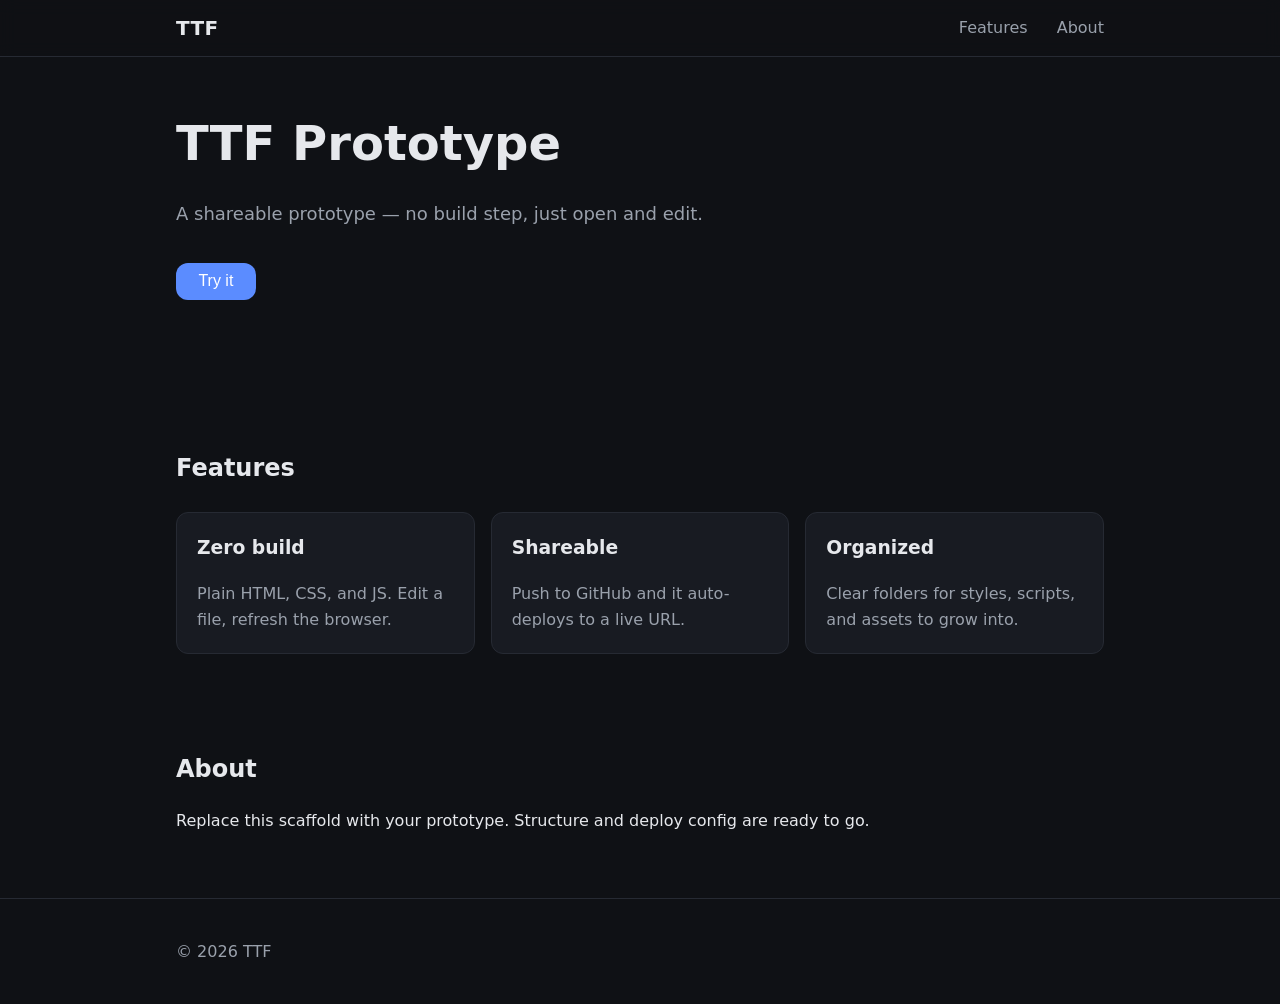
==== index.html @ c52dd7a2 "Scaffold shareable static prototype Plain HTML/CSS/JS with no build step. Includes design-token styl" ====
<!DOCTYPE html>
<html lang="en">
<head>
  <meta charset="UTF-8" />
  <meta name="viewport" content="width=device-width, initial-scale=1.0" />
  <meta name="description" content="TTF — prototype" />
  <title>TTF Prototype</title>
  <link rel="icon" href="assets/favicon.svg" type="image/svg+xml" />
  <link rel="stylesheet" href="css/styles.css" />
</head>
<body>
  <header class="site-header">
    <div class="container">
      <a class="brand" href="/">TTF</a>
      <nav class="nav">
        <a href="#features">Features</a>
        <a href="#about">About</a>
      </nav>
    </div>
  </header>

  <main>
    <section class="hero container">
      <h1>TTF Prototype</h1>
      <p class="lede">A shareable prototype — no build step, just open and edit.</p>
      <button id="cta" class="btn">Try it</button>
      <p id="output" class="output" aria-live="polite"></p>
    </section>

    <section id="features" class="container">
      <h2>Features</h2>
      <div class="cards">
        <article class="card">
          <h3>Zero build</h3>
          <p>Plain HTML, CSS, and JS. Edit a file, refresh the browser.</p>
        </article>
        <article class="card">
          <h3>Shareable</h3>
          <p>Push to GitHub and it auto-deploys to a live URL.</p>
        </article>
        <article class="card">
          <h3>Organized</h3>
          <p>Clear folders for styles, scripts, and assets to grow into.</p>
        </article>
      </div>
    </section>

    <section id="about" class="container">
      <h2>About</h2>
      <p>Replace this scaffold with your prototype. Structure and deploy config are ready to go.</p>
    </section>
  </main>

  <footer class="site-footer">
    <div class="container">
      <p>&copy; <span id="year"></span> TTF</p>
    </div>
  </footer>

  <script src="js/main.js" type="module"></script>
</body>
</html>
---- css/styles.css ----
/* TTF Prototype — base styles
   Design tokens live in :root so you can re-theme quickly. */

:root {
  --color-bg: #0f1115;
  --color-surface: #181b22;
  --color-text: #e6e8ec;
  --color-muted: #9aa1ac;
  --color-accent: #5b8cff;
  --color-border: #262a33;

  --space: 1rem;
  --radius: 12px;
  --max-width: 960px;

  --font: system-ui, -apple-system, "Segoe UI", Roboto, sans-serif;
}

* { box-sizing: border-box; }

html { scroll-behavior: smooth; }

body {
  margin: 0;
  font-family: var(--font);
  line-height: 1.6;
  color: var(--color-text);
  background: var(--color-bg);
}

.container {
  width: 100%;
  max-width: var(--max-width);
  margin-inline: auto;
  padding-inline: var(--space);
}

/* Header */
.site-header {
  border-bottom: 1px solid var(--color-border);
  position: sticky;
  top: 0;
  background: rgba(15, 17, 21, 0.8);
  backdrop-filter: blur(8px);
}
.site-header .container {
  display: flex;
  align-items: center;
  justify-content: space-between;
  padding-block: 0.75rem;
}
.brand {
  font-weight: 700;
  font-size: 1.25rem;
  letter-spacing: 0.02em;
  color: var(--color-text);
  text-decoration: none;
}
.nav a {
  color: var(--color-muted);
  text-decoration: none;
  margin-left: 1.5rem;
}
.nav a:hover { color: var(--color-text); }

/* Sections */
main section { padding-block: 3rem; }
h1 { font-size: clamp(2rem, 5vw, 3rem); margin: 0 0 0.5rem; }
h2 { font-size: 1.5rem; margin-top: 0; }
.lede { color: var(--color-muted); font-size: 1.125rem; }

/* Button */
.btn {
  display: inline-block;
  margin-top: 1rem;
  padding: 0.6rem 1.4rem;
  font-size: 1rem;
  color: #fff;
  background: var(--color-accent);
  border: none;
  border-radius: var(--radius);
  cursor: pointer;
  transition: filter 0.15s ease;
}
.btn:hover { filter: brightness(1.1); }
.output { color: var(--color-accent); min-height: 1.6em; margin-top: 0.75rem; }

/* Cards */
.cards {
  display: grid;
  grid-template-columns: repeat(auto-fit, minmax(220px, 1fr));
  gap: var(--space);
  margin-top: 1.5rem;
}
.card {
  background: var(--color-surface);
  border: 1px solid var(--color-border);
  border-radius: var(--radius);
  padding: 1.25rem;
}
.card h3 { margin-top: 0; }
.card p { color: var(--color-muted); margin-bottom: 0; }

/* Footer */
.site-footer {
  border-top: 1px solid var(--color-border);
  color: var(--color-muted);
  padding-block: 1.5rem;
}
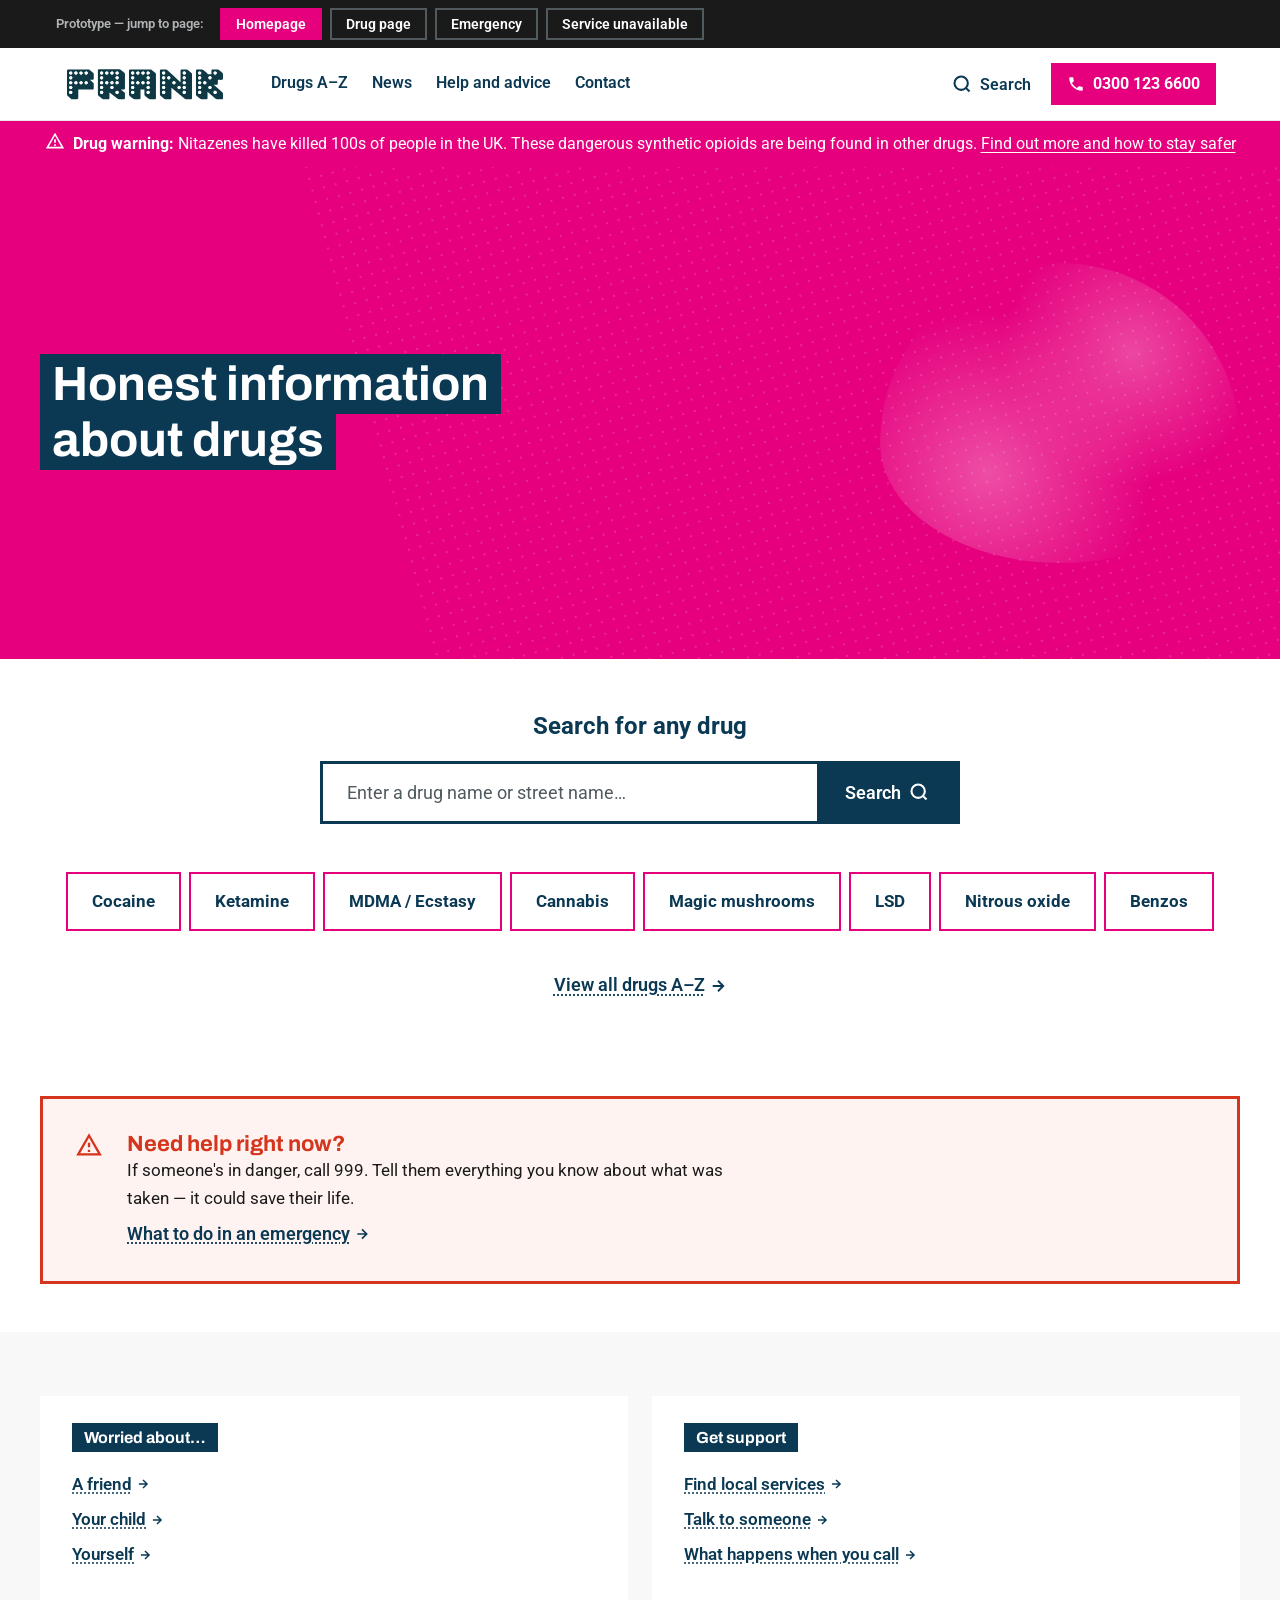
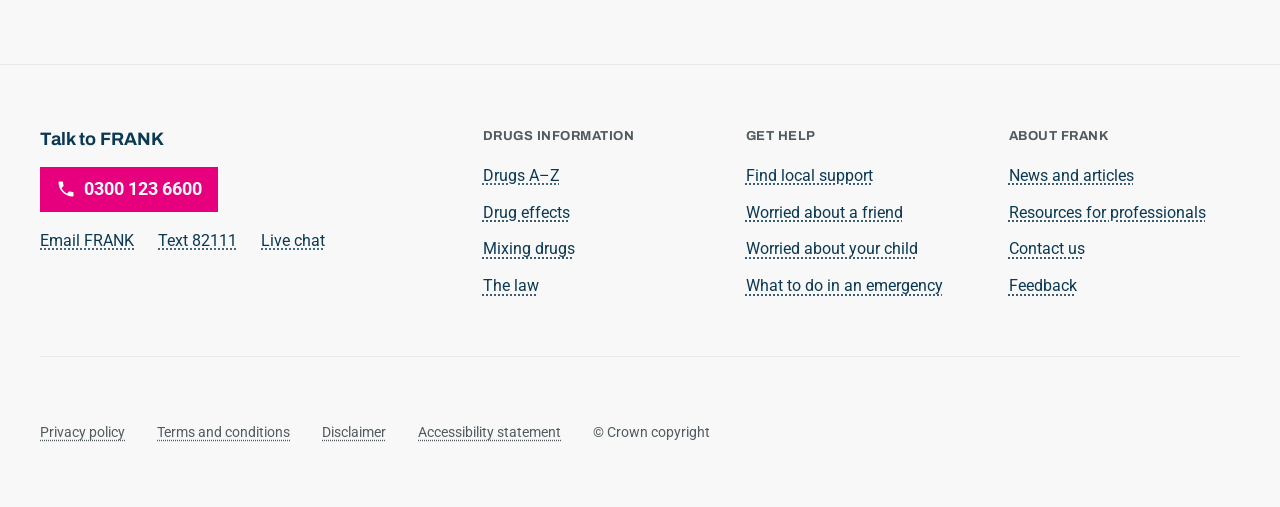
==== commit 8c525003: "Use approved recovery-position illustrations on Emergency page Replace the placeholder SVG in the re" ====
--- a/index.html
+++ b/index.html
@@ -1,62 +1,828 @@
 <!DOCTYPE html>
 <html lang="en">
 <head>
-  <meta charset="UTF-8" />
-  <meta name="viewport" content="width=device-width, initial-scale=1.0" />
-  <meta name="description" content="TTF — prototype" />
-  <title>TTF Prototype</title>
-  <link rel="icon" href="assets/favicon.svg" type="image/svg+xml" />
-  <link rel="stylesheet" href="css/styles.css" />
+    <meta charset="UTF-8">
+    <meta name="viewport" content="width=device-width, initial-scale=1.0">
+    <meta name="description" content="Talk to FRANK — consolidated review prototype (Homepage, Drug page, Emergency, Service unavailable).">
+    <title>Talk to FRANK — Prototype</title>
+    <link rel="icon" href="assets/favicon.svg" type="image/svg+xml">
+    <link rel="stylesheet" href="css/styles.css">
 </head>
 <body>
-  <header class="site-header">
-    <div class="container">
-      <a class="brand" href="/">TTF</a>
-      <nav class="nav">
-        <a href="#features">Features</a>
-        <a href="#about">About</a>
-      </nav>
+    <a href="#main" class="skip-link">Skip to main content</a>
+
+    <!-- ===========================================
+         PROTOTYPE BAR (review-only)
+         =========================================== -->
+    <nav class="proto-bar" aria-label="Prototype page selection">
+        <div class="proto-bar-inner">
+            <span class="proto-bar-label">Prototype — jump to page:</span>
+            <button class="proto-btn active" data-page="home" aria-current="page">Homepage</button>
+            <button class="proto-btn" data-page="drug">Drug page</button>
+            <button class="proto-btn" data-page="emergency">Emergency</button>
+            <button class="proto-btn" data-page="unavailable">Service unavailable</button>
+        </div>
+    </nav>
+
+    <!-- ===========================================
+         PAGE: HOMEPAGE (hybrid search + browse)
+         =========================================== -->
+    <div class="page active" id="page-home">
+        <header class="frank-header">
+            <div class="frank-header-inner">
+                <div class="frank-header-left">
+                    <a href="#home" class="frank-logo" data-nav="home"><img src="assets/logo-frank--alt.svg" alt="Talk to FRANK" width="126" height="30"></a>
+                    <nav class="frank-nav" aria-label="Main navigation">
+                        <a href="#" class="frank-nav-link">Drugs A–Z</a>
+                        <a href="#" class="frank-nav-link">News</a>
+                        <a href="#" class="frank-nav-link">Help and advice</a>
+                        <a href="#" class="frank-nav-link">Contact</a>
+                    </nav>
+                </div>
+                <div class="frank-header-actions">
+                    <button class="frank-icon-btn" aria-label="Search the site">
+                        <svg width="20" height="20" viewBox="0 0 24 24" fill="none" stroke="currentColor" stroke-width="2.5"><circle cx="11" cy="11" r="8"/><path d="M21 21l-4.35-4.35"/></svg>
+                        <span class="label">Search</span>
+                    </button>
+                    <a href="tel:03001236600" class="frank-phone-link">
+                        <svg width="18" height="18" viewBox="0 0 24 24" fill="currentColor"><path d="M6.62 10.79c1.44 2.83 3.76 5.14 6.59 6.59l2.2-2.2c.27-.27.67-.36 1.02-.24 1.12.37 2.33.57 3.57.57.55 0 1 .45 1 1V20c0 .55-.45 1-1 1-9.39 0-17-7.61-17-17 0-.55.45-1 1-1h3.5c.55 0 1 .45 1 1 0 1.25.2 2.45.57 3.57.11.35.03.74-.25 1.02l-2.2 2.2z"/></svg>
+                        0300 123 6600
+                    </a>
+                    <button class="frank-icon-btn frank-menu-toggle" aria-label="Menu" aria-expanded="false" aria-controls="mobile-nav-home">
+                        <svg width="24" height="24" viewBox="0 0 24 24" fill="none" stroke="currentColor" stroke-width="2"><path d="M3 12h18M3 6h18M3 18h18"/></svg>
+                    </button>
+                </div>
+            </div>
+            <div class="frank-mobile-nav" id="mobile-nav-home">
+                <a href="#">Drugs A–Z</a>
+                <a href="#">News</a>
+                <a href="#">Help and advice</a>
+                <a href="#emergency" data-nav="emergency">What to do in an emergency</a>
+                <a href="#">Contact</a>
+            </div>
+        </header>
+
+        <div class="frank-alert" role="alert">
+            <div class="frank-alert-inner">
+                <span class="frank-alert-icon"><svg width="20" height="20" viewBox="0 0 24 24" fill="currentColor"><path d="M12 2L1 21h22L12 2zm0 3.83L19.53 19H4.47L12 5.83zM11 10v4h2v-4h-2zm0 6v2h2v-2h-2z"/></svg></span>
+                <span><strong>Drug warning:</strong> Nitazenes have killed 100s of people in the UK. These dangerous synthetic opioids are being found in other drugs. <a href="#">Find out more and how to stay safer</a></span>
+            </div>
+        </div>
+
+        <main id="main">
+            <div class="frank-hero">
+                <div class="frank-hero-inner">
+                    <div class="frank-hero-content">
+                        <h1><span>Honest information about drugs</span></h1>
+                    </div>
+                    <div class="frank-hero-image" aria-hidden="true"></div>
+                </div>
+            </div>
+
+            <div class="frank-search-section">
+                <div class="frank-search-section-inner">
+                    <label for="search-home" class="frank-search-label">Search for any drug</label>
+                    <div class="frank-search-box">
+                        <input type="search" id="search-home" class="frank-search-input" placeholder="Enter a drug name or street name…" autocomplete="off">
+                        <button class="frank-search-submit" type="submit" data-nav="drug">
+                            Search
+                            <svg width="20" height="20" viewBox="0 0 24 24" fill="none" stroke="currentColor" stroke-width="2.5"><circle cx="11" cy="11" r="8"/><path d="M21 21l-4.35-4.35"/></svg>
+                        </button>
+                    </div>
+                </div>
+            </div>
+
+            <div class="frank-drug-chips">
+                <div class="frank-drug-chips-list">
+                    <a href="#drug" class="frank-drug-chip" data-nav="drug">Cocaine</a>
+                    <a href="#drug" class="frank-drug-chip" data-nav="drug">Ketamine</a>
+                    <a href="#drug" class="frank-drug-chip" data-nav="drug">MDMA / Ecstasy</a>
+                    <a href="#drug" class="frank-drug-chip" data-nav="drug">Cannabis</a>
+                    <a href="#drug" class="frank-drug-chip" data-nav="drug">Magic mushrooms</a>
+                    <a href="#drug" class="frank-drug-chip" data-nav="drug">LSD</a>
+                    <a href="#drug" class="frank-drug-chip" data-nav="drug">Nitrous oxide</a>
+                    <a href="#drug" class="frank-drug-chip" data-nav="drug">Benzos</a>
+                </div>
+            </div>
+
+            <div class="frank-az-link">
+                <a href="#" class="frank-link-arrow">
+                    View all drugs A–Z
+                    <svg width="18" height="18" viewBox="0 0 24 24" fill="none" stroke="currentColor" stroke-width="2.5"><path d="M5 12h14M12 5l7 7-7 7"/></svg>
+                </a>
+            </div>
+
+            <!-- Emergency callout: kept prominent and standalone for crisis visibility -->
+            <div class="frank-emergency">
+                <span class="frank-emergency-icon"><svg width="28" height="28" viewBox="0 0 24 24" fill="currentColor"><path d="M12 2L1 21h22L12 2zm0 3.83L19.53 19H4.47L12 5.83zM11 10v4h2v-4h-2zm0 6v2h2v-2h-2z"/></svg></span>
+                <div class="frank-emergency-content">
+                    <div class="frank-emergency-header"><h3>Need help right now?</h3></div>
+                    <p>If someone's in danger, call 999. Tell them everything you know about what was taken — it could save their life.</p>
+                    <a href="#emergency" class="frank-link-arrow" data-nav="emergency">
+                        What to do in an emergency
+                        <svg width="16" height="16" viewBox="0 0 24 24" fill="none" stroke="currentColor" stroke-width="2.5"><path d="M5 12h14M12 5l7 7-7 7"/></svg>
+                    </a>
+                </div>
+            </div>
+
+            <section class="frank-section frank-section--grey">
+                <div class="frank-help-grid">
+                    <div class="frank-help-block">
+                        <h3><span>Worried about…</span></h3>
+                        <div class="frank-help-block-links">
+                            <a href="#" class="frank-link-arrow">A friend <svg width="14" height="14" viewBox="0 0 24 24" fill="none" stroke="currentColor" stroke-width="2.5"><path d="M5 12h14M12 5l7 7-7 7"/></svg></a>
+                            <a href="#" class="frank-link-arrow">Your child <svg width="14" height="14" viewBox="0 0 24 24" fill="none" stroke="currentColor" stroke-width="2.5"><path d="M5 12h14M12 5l7 7-7 7"/></svg></a>
+                            <a href="#" class="frank-link-arrow">Yourself <svg width="14" height="14" viewBox="0 0 24 24" fill="none" stroke="currentColor" stroke-width="2.5"><path d="M5 12h14M12 5l7 7-7 7"/></svg></a>
+                        </div>
+                    </div>
+                    <div class="frank-help-block">
+                        <h3><span>Get support</span></h3>
+                        <div class="frank-help-block-links">
+                            <a href="#" class="frank-link-arrow">Find local services <svg width="14" height="14" viewBox="0 0 24 24" fill="none" stroke="currentColor" stroke-width="2.5"><path d="M5 12h14M12 5l7 7-7 7"/></svg></a>
+                            <a href="#" class="frank-link-arrow">Talk to someone <svg width="14" height="14" viewBox="0 0 24 24" fill="none" stroke="currentColor" stroke-width="2.5"><path d="M5 12h14M12 5l7 7-7 7"/></svg></a>
+                            <a href="#" class="frank-link-arrow">What happens when you call <svg width="14" height="14" viewBox="0 0 24 24" fill="none" stroke="currentColor" stroke-width="2.5"><path d="M5 12h14M12 5l7 7-7 7"/></svg></a>
+                        </div>
+                    </div>
+                </div>
+            </section>
+        </main>
+
+        <footer class="frank-footer">
+            <div class="frank-footer-inner">
+                <div class="frank-footer-top">
+                    <div class="frank-footer-contact">
+                        <h3>Talk to FRANK</h3>
+                        <a href="tel:03001236600" class="frank-footer-phone">
+                            <svg width="20" height="20" viewBox="0 0 24 24" fill="currentColor"><path d="M6.62 10.79c1.44 2.83 3.76 5.14 6.59 6.59l2.2-2.2c.27-.27.67-.36 1.02-.24 1.12.37 2.33.57 3.57.57.55 0 1 .45 1 1V20c0 .55-.45 1-1 1-9.39 0-17-7.61-17-17 0-.55.45-1 1-1h3.5c.55 0 1 .45 1 1 0 1.25.2 2.45.57 3.57.11.35.03.74-.25 1.02l-2.2 2.2z"/></svg>
+                            0300 123 6600
+                        </a>
+                        <div class="frank-footer-contact-links">
+                            <a href="#">Email FRANK</a>
+                            <a href="#">Text 82111</a>
+                            <a href="#">Live chat</a>
+                        </div>
+                    </div>
+                    <nav class="frank-footer-nav" aria-label="Footer navigation">
+                        <div class="frank-footer-nav-section">
+                            <h4>Drugs information</h4>
+                            <ul>
+                                <li><a href="#">Drugs A–Z</a></li>
+                                <li><a href="#">Drug effects</a></li>
+                                <li><a href="#">Mixing drugs</a></li>
+                                <li><a href="#">The law</a></li>
+                            </ul>
+                        </div>
+                        <div class="frank-footer-nav-section">
+                            <h4>Get help</h4>
+                            <ul>
+                                <li><a href="#">Find local support</a></li>
+                                <li><a href="#">Worried about a friend</a></li>
+                                <li><a href="#">Worried about your child</a></li>
+                                <li><a href="#emergency" data-nav="emergency">What to do in an emergency</a></li>
+                            </ul>
+                        </div>
+                        <div class="frank-footer-nav-section">
+                            <h4>About FRANK</h4>
+                            <ul>
+                                <li><a href="#">News and articles</a></li>
+                                <li><a href="#">Resources for professionals</a></li>
+                                <li><a href="#">Contact us</a></li>
+                                <li><a href="#">Feedback</a></li>
+                            </ul>
+                        </div>
+                    </nav>
+                </div>
+                <div class="frank-footer-bottom">
+                    <a href="#">Privacy policy</a>
+                    <a href="#">Terms and conditions</a>
+                    <a href="#">Disclaimer</a>
+                    <a href="#">Accessibility statement</a>
+                    <span>© Crown copyright</span>
+                </div>
+            </div>
+        </footer>
     </div>
-  </header>
-
-  <main>
-    <section class="hero container">
-      <h1>TTF Prototype</h1>
-      <p class="lede">A shareable prototype — no build step, just open and edit.</p>
-      <button id="cta" class="btn">Try it</button>
-      <p id="output" class="output" aria-live="polite"></p>
-    </section>
-
-    <section id="features" class="container">
-      <h2>Features</h2>
-      <div class="cards">
-        <article class="card">
-          <h3>Zero build</h3>
-          <p>Plain HTML, CSS, and JS. Edit a file, refresh the browser.</p>
-        </article>
-        <article class="card">
-          <h3>Shareable</h3>
-          <p>Push to GitHub and it auto-deploys to a live URL.</p>
-        </article>
-        <article class="card">
-          <h3>Organized</h3>
-          <p>Clear folders for styles, scripts, and assets to grow into.</p>
-        </article>
-      </div>
-    </section>
-
-    <section id="about" class="container">
-      <h2>About</h2>
-      <p>Replace this scaffold with your prototype. Structure and deploy config are ready to go.</p>
-    </section>
-  </main>
-
-  <footer class="site-footer">
-    <div class="container">
-      <p>&copy; <span id="year"></span> TTF</p>
+
+    <!-- ===========================================
+         PAGE: DRUG (Tier-1 redesign) — ketamine instance
+         =========================================== -->
+    <div class="page" id="page-drug">
+        <header class="frank-header">
+            <div class="frank-header-inner">
+                <div class="frank-header-left">
+                    <a href="#home" class="frank-logo" data-nav="home"><img src="assets/logo-frank--alt.svg" alt="Talk to FRANK" width="126" height="30"></a>
+                    <nav class="frank-nav" aria-label="Main navigation">
+                        <a href="#" class="frank-nav-link active">Drugs A–Z</a>
+                        <a href="#" class="frank-nav-link">News</a>
+                        <a href="#" class="frank-nav-link">Help and advice</a>
+                        <a href="#" class="frank-nav-link">Contact</a>
+                    </nav>
+                </div>
+                <div class="frank-header-actions">
+                    <button class="frank-icon-btn" aria-label="Search the site">
+                        <svg width="20" height="20" viewBox="0 0 24 24" fill="none" stroke="currentColor" stroke-width="2.5"><circle cx="11" cy="11" r="8"/><path d="M21 21l-4.35-4.35"/></svg>
+                        <span class="label">Search</span>
+                    </button>
+                    <a href="tel:03001236600" class="frank-phone-link">
+                        <svg width="18" height="18" viewBox="0 0 24 24" fill="currentColor"><path d="M6.62 10.79c1.44 2.83 3.76 5.14 6.59 6.59l2.2-2.2c.27-.27.67-.36 1.02-.24 1.12.37 2.33.57 3.57.57.55 0 1 .45 1 1V20c0 .55-.45 1-1 1-9.39 0-17-7.61-17-17 0-.55.45-1 1-1h3.5c.55 0 1 .45 1 1 0 1.25.2 2.45.57 3.57.11.35.03.74-.25 1.02l-2.2 2.2z"/></svg>
+                        0300 123 6600
+                    </a>
+                    <button class="frank-icon-btn frank-menu-toggle" aria-label="Menu" aria-expanded="false" aria-controls="mobile-nav-drug">
+                        <svg width="24" height="24" viewBox="0 0 24 24" fill="none" stroke="currentColor" stroke-width="2"><path d="M3 12h18M3 6h18M3 18h18"/></svg>
+                    </button>
+                </div>
+            </div>
+            <div class="frank-mobile-nav" id="mobile-nav-drug">
+                <a href="#">Drugs A–Z</a>
+                <a href="#">News</a>
+                <a href="#">Help and advice</a>
+                <a href="#emergency" data-nav="emergency">What to do in an emergency</a>
+                <a href="#">Contact</a>
+            </div>
+        </header>
+
+        <div class="frank-alert" role="alert">
+            <div class="frank-alert-inner">
+                <span class="frank-alert-icon"><svg width="20" height="20" viewBox="0 0 24 24" fill="currentColor"><path d="M12 2L1 21h22L12 2zm0 3.83L19.53 19H4.47L12 5.83zM11 10v4h2v-4h-2zm0 6v2h2v-2h-2z"/></svg></span>
+                <span><strong>Drug warning:</strong> Street drugs are increasingly cut with synthetic opioids like nitazenes, which have killed 100s in the UK. You can never know what's really in a powder. <a href="#">Find out more</a></span>
+            </div>
+        </div>
+
+        <nav class="frank-breadcrumb" aria-label="Breadcrumb">
+            <div class="frank-breadcrumb-inner"><a href="#home" data-nav="home">Home</a> › <a href="#">Drugs A–Z</a> › Ketamine</div>
+        </nav>
+
+        <main class="drug-main" id="main-drug">
+            <!-- TEMPLATE: title block -->
+            <div class="drug-title-block">
+                <span class="drug-class-tag">Class B</span>
+                <h1>Ketamine</h1>
+                <p class="drug-also-known"><strong>Also called:</strong> Ket, K, Special K, Wonk, Vitamin K</p>
+                <p class="drug-standfirst">A powerful anaesthetic used in human and animal medicine. Looks similar to cocaine, but is a very different drug.</p>
+                <p class="drug-meta">Last reviewed: June 2026</p>
+            </div>
+
+            <!-- AT A GLANCE -->
+            <div class="at-a-glance">
+                <h2>At a glance</h2>
+                <div class="glance-grid">
+                    <div class="glance-item"><span class="label">What it is</span><span class="value">A dissociative anaesthetic. A grainy white or light brown powder.</span></div>
+                    <div class="glance-item"><span class="label">How it's taken</span><span class="value">Usually snorted ("a bump"). Sometimes injected into a muscle.</span></div>
+                    <div class="glance-item"><span class="label">How long it lasts</span><span class="value">Felt in ~15 mins if snorted. The buzz lasts 30 mins–1 hour.</span></div>
+                    <div class="glance-item"><span class="label">The law</span><span class="value">Class B. Illegal to have, give away or sell.</span></div>
+                </div>
+            </div>
+
+            <!-- KEY RISKS & WHAT TO DO NOW — visible safety panel -->
+            <section class="safety-panel" aria-labelledby="drug-safety-heading">
+                <div class="safety-panel-header">
+                    <svg width="24" height="24" viewBox="0 0 24 24" fill="currentColor" aria-hidden="true"><path d="M12 2L1 21h22L12 2zm0 3.83L19.53 19H4.47L12 5.83zM11 10v4h2v-4h-2zm0 6v2h2v-2h-2z"/></svg>
+                    <h2 id="drug-safety-heading">Key risks &amp; what to do now</h2>
+                </div>
+                <div class="safety-panel-body">
+                    <ul class="safety-list">
+                        <li>Regular use can cause serious, sometimes permanent, bladder damage.</li>
+                        <li>You don't feel pain properly, so you can badly injure yourself without realising.</li>
+                        <li>Too much can put you in a "k-hole" — unable to move and feeling cut off from your body.</li>
+                        <li>Mixing with alcohol, benzos or opioids can stop your breathing. This can be fatal.</li>
+                    </ul>
+                    <div class="safety-action">
+                        <strong>If someone is unconscious, can't be woken, or is struggling to breathe:</strong>
+                        <a href="tel:999" class="safety-call-btn">
+                            <svg width="20" height="20" viewBox="0 0 24 24" fill="currentColor" aria-hidden="true"><path d="M6.62 10.79c1.44 2.83 3.76 5.14 6.59 6.59l2.2-2.2c.27-.27.67-.36 1.02-.24 1.12.37 2.33.57 3.57.57.55 0 1 .45 1 1V20c0 .55-.45 1-1 1-9.39 0-17-7.61-17-17 0-.55.45-1 1-1h3.5c.55 0 1 .45 1 1 0 1.25.2 2.45.57 3.57.11.35.03.74-.25 1.02l-2.2 2.2z"/></svg>
+                            Call 999
+                        </a>
+                        <a href="#emergency" class="frank-link-arrow" data-nav="emergency">
+                            What to do in an emergency
+                            <svg width="16" height="16" viewBox="0 0 24 24" fill="none" stroke="currentColor" stroke-width="2.5"><path d="M5 12h14M12 5l7 7-7 7"/></svg>
+                        </a>
+                    </div>
+                </div>
+            </section>
+
+            <!-- MIXING — first-class entry near top -->
+            <section class="mixing-module" aria-labelledby="drug-mixing-heading">
+                <div class="mixing-module-header">
+                    <svg width="20" height="20" viewBox="0 0 24 24" fill="none" stroke="currentColor" stroke-width="2" aria-hidden="true"><path d="M9 3h6M10 3v6L5 18a2 2 0 0 0 2 3h10a2 2 0 0 0 2-3l-5-9V3"/></svg>
+                    <h2 id="drug-mixing-heading">Mixing ketamine with other drugs</h2>
+                </div>
+                <div class="mixing-module-body">
+                    <p>Mixing is always risky, but some combinations are far more dangerous than others. With ketamine, these can slow or stop your breathing:</p>
+                    <div class="mixing-danger">
+                        <span class="mixing-tag">+ Alcohol</span>
+                        <span class="mixing-tag">+ Benzodiazepines</span>
+                        <span class="mixing-tag">+ Opioids</span>
+                    </div>
+                    <a href="#" class="frank-link-arrow">
+                        Check a specific combination
+                        <svg width="16" height="16" viewBox="0 0 24 24" fill="none" stroke="currentColor" stroke-width="2.5"><path d="M5 12h14M12 5l7 7-7 7"/></svg>
+                    </a>
+                </div>
+            </section>
+
+            <!-- JUMP LINKS -->
+            <nav class="jump-nav" aria-label="On this page">
+                <h2>On this page</h2>
+                <ul>
+                    <li><a href="#drug-effects">How it feels</a></li>
+                    <li><a href="#drug-risks">The risks in detail</a></li>
+                    <li><a href="#drug-looks">How it looks &amp; is taken</a></li>
+                    <li><a href="#drug-addiction">Can you get addicted?</a></li>
+                    <li><a href="#drug-law">The law</a></li>
+                    <li><a href="#drug-help">Getting help</a></li>
+                </ul>
+            </nav>
+
+            <section class="drug-section" id="drug-effects">
+                <h2>How it feels</h2>
+                <p>Ketamine is a dissociative drug — it produces a feeling of detachment from your body and the world around you. It can make people seem slower, more relaxed and chilled out, but it can also stop them moving properly or making sense.</p>
+                <p>How long the effects last depends on how much you've taken, your size, and what else you've taken. People may feel low in mood for a few days afterwards.</p>
+            </section>
+
+            <section class="drug-section" id="drug-risks">
+                <h2>The risks in detail</h2>
+                <ul class="bullet-list">
+                    <li>Because you don't feel pain properly, you can injure yourself and not know it.</li>
+                    <li>Taking too much can leave you unable to move and unaware of your surroundings (a "k-hole"), which can be very frightening.</li>
+                    <li>Regular use is linked to serious bladder problems — some people need ongoing medical treatment, and damage can be permanent.</li>
+                    <li>It's impossible to tell by looking whether ketamine has been cut with something else.</li>
+                    <li>Never use alone — make sure people you trust know what you've taken and how much.</li>
+                </ul>
+            </section>
+
+            <div class="accordion" id="drug-looks">
+                <button class="accordion-trigger" aria-expanded="false">
+                    How it looks, tastes &amp; how people take it
+                    <svg width="22" height="22" viewBox="0 0 24 24" fill="none" stroke="currentColor" stroke-width="2.5" aria-hidden="true"><polyline points="6 9 12 15 18 9"/></svg>
+                </button>
+                <div class="accordion-panel">
+                    <p>Ketamine is usually sold as a grainy white or light brown powder. It tastes bitter and unpleasant.</p>
+                    <p>Most people who use powder ketamine snort it — taking a small amount is often called "a bump". Snorting is the most common way to take it in the UK. People who use it regularly sometimes inject it into a muscle for a bigger hit.</p>
+                </div>
+            </div>
+
+            <div class="accordion" id="drug-addiction">
+                <button class="accordion-trigger" aria-expanded="false">
+                    Can you get addicted?
+                    <svg width="22" height="22" viewBox="0 0 24 24" fill="none" stroke="currentColor" stroke-width="2.5" aria-hidden="true"><polyline points="6 9 12 15 18 9"/></svg>
+                </button>
+                <div class="accordion-panel">
+                    <p>Yes. People who become addicted will keep taking it whether or not they're aware of the health risks. Regular use builds tolerance, which can lead to taking more to get the same effect.</p>
+                    <p>There are no physical withdrawal symptoms, so ketamine addiction is sometimes called a psychological dependence. Drug treatment services can help people stop.</p>
+                </div>
+            </div>
+
+            <div class="accordion" id="drug-law">
+                <button class="accordion-trigger" aria-expanded="false">
+                    The law
+                    <svg width="22" height="22" viewBox="0 0 24 24" fill="none" stroke="currentColor" stroke-width="2.5" aria-hidden="true"><polyline points="6 9 12 15 18 9"/></svg>
+                </button>
+                <div class="accordion-panel">
+                    <p>Ketamine is a Class B drug. That means it's illegal to have for yourself, give away or sell.</p>
+                    <ul class="bullet-list">
+                        <li>Possession can get you up to 5 years in prison, an unlimited fine, or both.</li>
+                        <li>Supplying someone else — even your friends — can get you up to 14 years in prison, an unlimited fine, or both.</li>
+                    </ul>
+                </div>
+            </div>
+        </main>
+
+        <section class="get-help-module" id="drug-help" aria-labelledby="drug-help-heading">
+            <div class="get-help-inner">
+                <h2 id="drug-help-heading">Worried about ketamine — yours or someone else's?</h2>
+                <div class="get-help-options">
+                    <div class="get-help-card">
+                        <h3>Worried about your own use</h3>
+                        <p>Honest, confidential advice and the next steps you can take.</p>
+                        <a href="#" class="frank-link-arrow">Get advice <svg width="16" height="16" viewBox="0 0 24 24" fill="none" stroke="currentColor" stroke-width="2.5"><path d="M5 12h14M12 5l7 7-7 7"/></svg></a>
+                    </div>
+                    <div class="get-help-card">
+                        <h3>Find support near you</h3>
+                        <p>Free, local drug treatment and support services.</p>
+                        <a href="#" class="frank-link-arrow">Search by area <svg width="16" height="16" viewBox="0 0 24 24" fill="none" stroke="currentColor" stroke-width="2.5"><path d="M5 12h14M12 5l7 7-7 7"/></svg></a>
+                    </div>
+                </div>
+                <div class="talk-row">
+                    <a href="tel:03001236600" class="talk-phone">
+                        <svg width="18" height="18" viewBox="0 0 24 24" fill="currentColor"><path d="M6.62 10.79c1.44 2.83 3.76 5.14 6.59 6.59l2.2-2.2c.27-.27.67-.36 1.02-.24 1.12.37 2.33.57 3.57.57.55 0 1 .45 1 1V20c0 .55-.45 1-1 1-9.39 0-17-7.61-17-17 0-.55.45-1 1-1h3.5c.55 0 1 .45 1 1 0 1.25.2 2.45.57 3.57.11.35.03.74-.25 1.02l-2.2 2.2z"/></svg>
+                        Call FRANK: 0300 123 6600
+                    </a>
+                    <a href="#" class="frank-link-arrow">Or chat online <svg width="16" height="16" viewBox="0 0 24 24" fill="none" stroke="currentColor" stroke-width="2.5"><path d="M5 12h14M12 5l7 7-7 7"/></svg></a>
+                </div>
+                <div class="gh-confidential">
+                    <svg width="16" height="16" viewBox="0 0 24 24" fill="currentColor"><path d="M12 1L3 5v6c0 5.55 3.84 10.74 9 12 5.16-1.26 9-6.45 9-12V5l-9-4zm0 10.99h7c-.53 4.12-3.28 7.79-7 8.94V12H5V6.3l7-3.11v8.8z"/></svg>
+                    <span>Everything you tell FRANK is confidential. We're here to help, not judge.</span>
+                </div>
+            </div>
+        </section>
+
+        <section class="related-drugs" aria-labelledby="drug-related-heading">
+            <h2 id="drug-related-heading">People also looked at</h2>
+            <div class="related-list">
+                <a href="#drug" class="related-chip" data-nav="drug">Cocaine</a>
+                <a href="#drug" class="related-chip" data-nav="drug">MDMA / Ecstasy</a>
+                <a href="#drug" class="related-chip" data-nav="drug">Methoxetamine (MXE)</a>
+                <a href="#drug" class="related-chip" data-nav="drug">Benzodiazepines</a>
+            </div>
+        </section>
+
+        <footer class="frank-footer">
+            <div class="frank-footer-inner">
+                <div class="frank-footer-bottom" style="border-top:none;">
+                    <a href="#home" data-nav="home">Home</a>
+                    <a href="#">Privacy</a>
+                    <a href="#">Terms</a>
+                    <a href="#">Accessibility</a>
+                    <a href="#">Feedback</a>
+                    <span>© Crown copyright</span>
+                </div>
+            </div>
+        </footer>
     </div>
-  </footer>
-
-  <script src="js/main.js" type="module"></script>
+
+    <!-- ===========================================
+         PAGE: EMERGENCY (stress-state redesign)
+         Steve's feedback applied — see code comments.
+         =========================================== -->
+    <div class="page" id="page-emergency">
+        <header class="frank-header">
+            <div class="frank-header-inner">
+                <div class="frank-header-left">
+                    <a href="#home" class="frank-logo" data-nav="home"><img src="assets/logo-frank--alt.svg" alt="Talk to FRANK" width="126" height="30"></a>
+                    <nav class="frank-nav" aria-label="Main navigation">
+                        <a href="#" class="frank-nav-link">Drugs A–Z</a>
+                        <a href="#" class="frank-nav-link">Drug effects</a>
+                        <a href="#emergency" class="frank-nav-link active" data-nav="emergency">Get help</a>
+                        <a href="#" class="frank-nav-link">News</a>
+                        <a href="#" class="frank-nav-link">About</a>
+                    </nav>
+                </div>
+                <div class="frank-header-actions">
+                    <button class="frank-icon-btn" aria-label="Search drugs">
+                        <svg width="20" height="20" viewBox="0 0 24 24" fill="none" stroke="currentColor" stroke-width="2.5"><circle cx="11" cy="11" r="8"/><path d="M21 21l-4.35-4.35"/></svg>
+                        <span class="label">Search</span>
+                    </button>
+                    <a href="tel:03001236600" class="frank-phone-link">
+                        <svg width="18" height="18" viewBox="0 0 24 24" fill="currentColor"><path d="M6.62 10.79c1.44 2.83 3.76 5.14 6.59 6.59l2.2-2.2c.27-.27.67-.36 1.02-.24 1.12.37 2.33.57 3.57.57.55 0 1 .45 1 1V20c0 .55-.45 1-1 1-9.39 0-17-7.61-17-17 0-.55.45-1 1-1h3.5c.55 0 1 .45 1 1 0 1.25.2 2.45.57 3.57.11.35.03.74-.25 1.02l-2.2 2.2z"/></svg>
+                        0300 123 6600
+                    </a>
+                    <button class="frank-icon-btn frank-menu-toggle" aria-label="Menu" aria-expanded="false" aria-controls="mobile-nav-emergency">
+                        <svg width="24" height="24" viewBox="0 0 24 24" fill="none" stroke="currentColor" stroke-width="2"><path d="M3 12h18M3 6h18M3 18h18"/></svg>
+                    </button>
+                </div>
+            </div>
+            <div class="frank-mobile-nav" id="mobile-nav-emergency">
+                <a href="#">Drugs A–Z</a>
+                <a href="#">Drug effects</a>
+                <a href="#emergency" data-nav="emergency">Get help</a>
+                <a href="#">News</a>
+                <a href="#">About</a>
+            </div>
+        </header>
+
+        <nav class="frank-breadcrumb" aria-label="Breadcrumb">
+            <a href="#home" data-nav="home">Home</a> › <a href="#">Get help</a> › What to do in an emergency
+        </nav>
+
+        <main id="main-emergency">
+            <!-- CRITICAL: 999 banner at the very top -->
+            <div class="emergency-critical" role="alert" aria-live="assertive">
+                <div class="emergency-critical-inner">
+                    <div class="emergency-critical-content">
+                        <div class="emergency-critical-header">
+                            <svg width="32" height="32" viewBox="0 0 24 24" fill="white"><path d="M12 2L1 21h22L12 2zm0 3.83L19.53 19H4.47L12 5.83zM11 10v4h2v-4h-2zm0 6v2h2v-2h-2z"/></svg>
+                            <h2>Call 999 NOW if they:</h2>
+                        </div>
+                        <ul class="emergency-critical-list">
+                            <li><svg width="22" height="22" viewBox="0 0 24 24" fill="none" stroke="currentColor" stroke-width="3"><polyline points="20 6 9 17 4 12"/></svg>Are unconscious or won't wake up</li>
+                            <!-- EDIT (Steve): "or stopped" → "or have stopped" -->
+                            <li><svg width="22" height="22" viewBox="0 0 24 24" fill="none" stroke="currentColor" stroke-width="3"><polyline points="20 6 9 17 4 12"/></svg>Have difficulty breathing or have stopped</li>
+                            <li><svg width="22" height="22" viewBox="0 0 24 24" fill="none" stroke="currentColor" stroke-width="3"><polyline points="20 6 9 17 4 12"/></svg>Have blue lips or fingertips</li>
+                            <li><svg width="22" height="22" viewBox="0 0 24 24" fill="none" stroke="currentColor" stroke-width="3"><polyline points="20 6 9 17 4 12"/></svg>Are having a seizure (fit)</li>
+                        </ul>
+                    </div>
+                    <div class="emergency-action-panel">
+                        <a href="tel:999" class="emergency-call-btn">
+                            <svg width="26" height="26" viewBox="0 0 24 24" fill="currentColor"><path d="M6.62 10.79c1.44 2.83 3.76 5.14 6.59 6.59l2.2-2.2c.27-.27.67-.36 1.02-.24 1.12.37 2.33.57 3.57.57.55 0 1 .45 1 1V20c0 .55-.45 1-1 1-9.39 0-17-7.61-17-17 0-.55.45-1 1-1h3.5c.55 0 1 .45 1 1 0 1.25.2 2.45.57 3.57.11.35.03.74-.25 1.02l-2.2 2.2z"/></svg>
+                            Call 999
+                        </a>
+                        <div class="emergency-reassurance">
+                            <svg width="18" height="18" viewBox="0 0 24 24" fill="currentColor"><path d="M12 1L3 5v6c0 5.55 3.84 10.74 9 12 5.16-1.26 9-6.45 9-12V5l-9-4zm0 10.99h7c-.53 4.12-3.28 7.79-7 8.94V12H5V6.3l7-3.11v8.8z"/></svg>
+                            <!-- EDIT (Steve): cannot say they "won't" call police -->
+                            <span>Ambulance crews won't usually call the police. Your safety comes first.</span>
+                        </div>
+                    </div>
+                </div>
+            </div>
+
+            <!-- Script + while-you-wait -->
+            <div class="action-grid">
+                <div class="script-section">
+                    <h3>
+                        <svg width="22" height="22" viewBox="0 0 24 24" fill="none" stroke="currentColor" stroke-width="2"><path d="M21 15a2 2 0 0 1-2 2H7l-4 4V5a2 2 0 0 1 2-2h14a2 2 0 0 1 2 2z"/></svg>
+                        What to tell the 999 operator
+                    </h3>
+                    <div class="script-box">
+                        "I need an ambulance. My friend has taken <span class="blank">drug name</span> and they are <span class="blank">describe symptoms</span>. We are at <span class="blank">your location</span>."
+                    </div>
+                    <!-- EDIT (Steve): add naloxone line for people who carry it -->
+                    <div class="script-box script-box--addition">
+                        <span class="script-addition-label">If you carry naloxone, also tell them:</span>
+                        "I have naloxone on me."
+                    </div>
+                </div>
+
+                <div class="steps-section">
+                    <h3>While you wait for the ambulance</h3>
+                    <!-- EDITS (Steve): added CPR (after 1), "if they're awake" qualifier
+                         on keep-them-calm, and naloxone before the recovery-position step. -->
+                    <div class="step-item">
+                        <span class="step-number">1</span>
+                        <div class="step-content">
+                            <strong>Stay with them</strong>
+                            <p>Don't leave them alone, even for a moment</p>
+                        </div>
+                    </div>
+                    <div class="step-item">
+                        <span class="step-number">2</span>
+                        <div class="step-content">
+                            <strong>If they aren't breathing, start CPR</strong>
+                            <p>The 999 operator will talk you through it</p>
+                        </div>
+                    </div>
+                    <div class="step-item">
+                        <span class="step-number">3</span>
+                        <div class="step-content">
+                            <strong>If they're awake, keep them calm</strong>
+                            <p>Speak softly, don't shout or shake them</p>
+                        </div>
+                    </div>
+                    <div class="step-item">
+                        <span class="step-number">4</span>
+                        <div class="step-content">
+                            <strong>If you have naloxone and think it's an opioid overdose, use it</strong>
+                            <p>Follow the instructions on the kit and tell the crew you've given it</p>
+                        </div>
+                    </div>
+                    <div class="step-item">
+                        <span class="step-number">5</span>
+                        <div class="step-content">
+                            <strong>If they're unconscious but breathing: recovery position</strong>
+                            <p>Lie them on their side so they can breathe</p>
+                        </div>
+                    </div>
+                    <div class="step-item">
+                        <span class="step-number">6</span>
+                        <div class="step-content">
+                            <strong>Gather any drugs left over</strong>
+                            <p>Give them to the ambulance crew — it helps treatment</p>
+                        </div>
+                    </div>
+                </div>
+            </div>
+
+            <!-- Specific situations -->
+            <div class="scenario-section">
+                <div class="scenario-section-inner">
+                    <h3>What to do in specific situations</h3>
+                    <div class="scenario-grid">
+                        <!-- EDIT (Steve): dedicated opioid-overdose / naloxone card -->
+                        <div class="scenario-card scenario-card--opioid">
+                            <button class="scenario-header" aria-expanded="false">
+                                <span>If you think it's an opioid overdose</span>
+                                <svg width="20" height="20" viewBox="0 0 24 24" fill="none" stroke="currentColor" stroke-width="2"><polyline points="6 9 12 15 18 9"/></svg>
+                            </button>
+                            <div class="scenario-content">
+                                <p style="margin:var(--space-sm) 0;">Opioids include heroin, methadone, some prescription painkillers and nitazenes. Signs of an overdose:</p>
+                                <ul>
+                                    <li>Very slow or stopped breathing</li>
+                                    <li>Blue or grey lips or fingertips</li>
+                                    <li>Can't be woken</li>
+                                    <li>Very small "pinpoint" pupils</li>
+                                </ul>
+                                <p style="margin-top:var(--space-sm);"><strong>Call 999.</strong> If you have naloxone, use it now — it reverses an opioid overdose. If they aren't breathing, start CPR.</p>
+                            </div>
+                        </div>
+
+                        <div class="scenario-card">
+                            <button class="scenario-header" aria-expanded="false">
+                                <span>If they're panicking or hallucinating</span>
+                                <svg width="20" height="20" viewBox="0 0 24 24" fill="none" stroke="currentColor" stroke-width="2"><polyline points="6 9 12 15 18 9"/></svg>
+                            </button>
+                            <div class="scenario-content">
+                                <ul>
+                                    <li>Move them to a quiet, calm space</li>
+                                    <li>Keep them away from bright lights and loud noise</li>
+                                    <li>Speak calmly and reassuringly</li>
+                                    <li>Encourage slow, deep breaths</li>
+                                    <li>Stay with them until they feel better</li>
+                                </ul>
+                            </div>
+                        </div>
+
+                        <div class="scenario-card">
+                            <button class="scenario-header" aria-expanded="false">
+                                <span>If they're overheating</span>
+                                <svg width="20" height="20" viewBox="0 0 24 24" fill="none" stroke="currentColor" stroke-width="2"><polyline points="6 9 12 15 18 9"/></svg>
+                            </button>
+                            <div class="scenario-content">
+                                <ul>
+                                    <li>Move them somewhere cool</li>
+                                    <li>Remove excess clothing</li>
+                                    <li>Sip water slowly (not too fast)</li>
+                                    <li>Fan them or use a cool cloth</li>
+                                    <li>Call 999 if their temperature doesn't drop</li>
+                                </ul>
+                            </div>
+                        </div>
+
+                        <div class="scenario-card">
+                            <button class="scenario-header" aria-expanded="false">
+                                <span>If they're drowsy and hard to wake</span>
+                                <svg width="20" height="20" viewBox="0 0 24 24" fill="none" stroke="currentColor" stroke-width="2"><polyline points="6 9 12 15 18 9"/></svg>
+                            </button>
+                            <div class="scenario-content">
+                                <ul>
+                                    <li>Keep them sitting up if possible</li>
+                                    <li>Talk to them to keep them awake</li>
+                                    <li><strong>Don't</strong> give them coffee</li>
+                                    <li><strong>Don't</strong> put them in a cold bath</li>
+                                    <li>If you can't wake them: call 999 immediately</li>
+                                </ul>
+                            </div>
+                        </div>
+                    </div>
+                </div>
+            </div>
+
+            <!-- Recovery position -->
+            <div class="recovery-section">
+                <div class="recovery-section-inner">
+                    <h3>Recovery position</h3>
+                    <p class="recovery-intro">Use this if someone is unconscious but breathing.</p>
+                    <div class="recovery-layout">
+                        <div class="recovery-steps">
+                            <div class="recovery-step"><p>Tilt their head back and lift their chin to open the airway</p></div>
+                            <div class="recovery-step"><p>Lie them on their side with their legs straight</p></div>
+                            <div class="recovery-step"><p>Place their nearest arm at right angles to their body</p></div>
+                            <div class="recovery-step"><p>Pull the far leg up and roll them towards you</p></div>
+                            <div class="recovery-step"><p>Keep their head tilted back so the airway stays open</p></div>
+                        </div>
+                        <div class="recovery-diagram">
+                            <div class="recovery-diagram-images">
+                                <figure>
+                                    <img src="assets/recovery-1.jpg" width="550" height="280" loading="lazy"
+                                         alt="Step 1: person on their back, airway open, nearest arm placed at a right angle">
+                                    <figcaption>Step 1: Position the person and open the airway</figcaption>
+                                </figure>
+                                <figure>
+                                    <img src="assets/recovery-2.jpg" width="550" height="245" loading="lazy"
+                                         alt="Step 2: rolling the person onto their side by pulling the far leg up and rolling them towards you">
+                                    <figcaption>Step 2: Roll them onto their side</figcaption>
+                                </figure>
+                                <figure>
+                                    <img src="assets/recovery-3.jpg" width="550" height="205" loading="lazy"
+                                         alt="The completed recovery position: on their side, head tilted back, upper leg bent to stay stable">
+                                    <figcaption>Recovery position — keeps the airway clear if they vomit</figcaption>
+                                </figure>
+                            </div>
+                            <p style="margin-top:var(--space-sm);">
+                                <a href="https://www.nhs.uk/conditions/first-aid/recovery-position/" class="frank-link-arrow" target="_blank" rel="noopener">
+                                    NHS video guide
+                                    <svg width="16" height="16" viewBox="0 0 24 24" fill="none" stroke="currentColor" stroke-width="2.5"><path d="M18 13v6a2 2 0 0 1-2 2H5a2 2 0 0 1-2-2V8a2 2 0 0 1 2-2h6M15 3h6v6M10 14L21 3"/></svg>
+                                </a>
+                            </p>
+                        </div>
+                    </div>
+                </div>
+            </div>
+
+            <!-- Post-crisis: aftercare + talk -->
+            <div class="post-crisis-inner">
+                <div class="post-crisis-grid">
+                    <div class="aftercare-section">
+                        <h3>
+                            <svg width="20" height="20" viewBox="0 0 24 24" fill="currentColor"><path d="M12 2C6.48 2 2 6.48 2 12s4.48 10 10 10 10-4.48 10-10S17.52 2 12 2zm-2 15l-5-5 1.41-1.41L10 14.17l7.59-7.59L19 8l-9 9z"/></svg>
+                            After the emergency
+                        </h3>
+                        <p>It's normal to feel shaky, anxious or drained after helping someone. Here's what to expect:</p>
+                        <ul class="aftercare-list">
+                            <li><svg width="16" height="16" viewBox="0 0 24 24" fill="none" stroke="currentColor" stroke-width="2"><polyline points="20 6 9 17 4 12"/></svg><span><strong>You may feel anxious for a few hours</strong> — this is normal and will pass</span></li>
+                            <li><svg width="16" height="16" viewBox="0 0 24 24" fill="none" stroke="currentColor" stroke-width="2"><polyline points="20 6 9 17 4 12"/></svg><span><strong>Drink water and eat something</strong> when you feel able</span></li>
+                            <li><svg width="16" height="16" viewBox="0 0 24 24" fill="none" stroke="currentColor" stroke-width="2"><polyline points="20 6 9 17 4 12"/></svg><span><strong>Talk to someone</strong> about what happened — don't bottle it up</span></li>
+                            <li><svg width="16" height="16" viewBox="0 0 24 24" fill="none" stroke="currentColor" stroke-width="2"><polyline points="20 6 9 17 4 12"/></svg><span><strong>Rest when you can</strong> — your body needs time to recover too</span></li>
+                        </ul>
+                        <div class="aftercare-cta">
+                            <a href="#" class="frank-link-arrow">
+                                If you're still feeling worried, talk to us
+                                <svg width="16" height="16" viewBox="0 0 24 24" fill="none" stroke="currentColor" stroke-width="2.5"><path d="M5 12h14M12 5l7 7-7 7"/></svg>
+                            </a>
+                        </div>
+                    </div>
+
+                    <div class="talk-section">
+                        <h3>Need to talk it through?</h3>
+                        <div class="talk-options">
+                            <a href="tel:03001236600" class="talk-option">
+                                <svg width="32" height="32" viewBox="0 0 24 24" fill="none" stroke="currentColor" stroke-width="1.5"><path d="M22 16.92v3a2 2 0 0 1-2.18 2 19.79 19.79 0 0 1-8.63-3.07 19.5 19.5 0 0 1-6-6 19.79 19.79 0 0 1-3.07-8.67A2 2 0 0 1 4.11 2h3a2 2 0 0 1 2 1.72 12.84 12.84 0 0 0 .7 2.81 2 2 0 0 1-.45 2.11L8.09 9.91a16 16 0 0 0 6 6l1.27-1.27a2 2 0 0 1 2.11-.45 12.84 12.84 0 0 0 2.81.7A2 2 0 0 1 22 16.92z"/></svg>
+                                <strong>Call us</strong>
+                                <span>0300 123 6600</span>
+                            </a>
+                            <a href="#" class="talk-option">
+                                <svg width="32" height="32" viewBox="0 0 24 24" fill="none" stroke="currentColor" stroke-width="1.5"><path d="M21 15a2 2 0 0 1-2 2H7l-4 4V5a2 2 0 0 1 2-2h14a2 2 0 0 1 2 2z"/></svg>
+                                <strong>Live chat</strong>
+                                <span>Online now</span>
+                            </a>
+                        </div>
+                        <div class="talk-confidential">
+                            <svg width="16" height="16" viewBox="0 0 24 24" fill="currentColor"><path d="M12 1L3 5v6c0 5.55 3.84 10.74 9 12 5.16-1.26 9-6.45 9-12V5l-9-4zm0 10.99h7c-.53 4.12-3.28 7.79-7 8.94V12H5V6.3l7-3.11v8.8z"/></svg>
+                            <span>Everything you tell us is confidential. We're here to help, not judge.</span>
+                        </div>
+                    </div>
+                </div>
+            </div>
+
+            <footer class="frank-footer">
+                <div class="frank-footer-inner">
+                    <div class="frank-footer-bottom" style="border-top:none;">
+                        <a href="#home" data-nav="home">Home</a>
+                        <a href="#">Privacy</a>
+                        <a href="#">Terms</a>
+                        <a href="#">Accessibility</a>
+                        <a href="#">Feedback</a>
+                        <span>© Crown copyright</span>
+                    </div>
+                </div>
+            </footer>
+        </main>
+    </div>
+
+    <!-- ===========================================
+         PAGE: SERVICE UNAVAILABLE
+         =========================================== -->
+    <div class="page" id="page-unavailable">
+        <header class="frank-header">
+            <div class="frank-header-inner">
+                <div class="frank-header-left">
+                    <a href="#home" class="frank-logo" data-nav="home"><img src="assets/logo-frank--alt.svg" alt="Talk to FRANK" width="126" height="30"></a>
+                </div>
+            </div>
+        </header>
+
+        <main class="unavailable-main" id="main-unavailable">
+            <div class="status-block" role="status">
+                <h1>Sorry, the website is temporarily unavailable</h1>
+                <p>We're working to fix this. Please try again later.</p>
+            </div>
+
+            <div class="unavailable-emergency" role="alert" aria-labelledby="unavailable-emergency-heading">
+                <div class="emergency-header">
+                    <span class="frank-emergency-icon" aria-hidden="true"><svg width="28" height="28" viewBox="0 0 24 24" fill="currentColor"><path d="M12 2L1 21h22L12 2zm0 3.83L19.53 19H4.47L12 5.83zM11 10v4h2v-4h-2zm0 6v2h2v-2h-2z"/></svg></span>
+                    <h2 id="unavailable-emergency-heading">Need urgent help?</h2>
+                </div>
+                <p>If someone has taken drugs and needs medical help, <strong>call 999 for an ambulance</strong>. Tell them what was taken — it could save a life.</p>
+                <a href="tel:999" class="emergency-999">Call 999</a>
+            </div>
+
+            <div class="contact-block">
+                <h2>You can still talk to FRANK</h2>
+                <p>Our helpline and text service are available while the website is down.</p>
+                <div class="contact-options">
+                    <a href="tel:03001236600" class="contact-option">
+                        <span class="contact-icon" aria-hidden="true"><svg width="24" height="24" viewBox="0 0 24 24" fill="currentColor"><path d="M6.62 10.79c1.44 2.83 3.76 5.14 6.59 6.59l2.2-2.2c.27-.27.67-.36 1.02-.24 1.12.37 2.33.57 3.57.57.55 0 1 .45 1 1V20c0 .55-.45 1-1 1-9.39 0-17-7.61-17-17 0-.55.45-1 1-1h3.5c.55 0 1 .45 1 1 0 1.25.2 2.45.57 3.57.11.35.03.74-.25 1.02l-2.2 2.2z"/></svg></span>
+                        <span class="contact-details">
+                            <span class="contact-method">Call free</span>
+                            <span class="contact-value">0300 123 6600</span>
+                            <span class="contact-note">Open daily, 2pm – 11pm</span>
+                        </span>
+                    </a>
+                    <a href="sms:82111" class="contact-option">
+                        <span class="contact-icon" aria-hidden="true"><svg width="24" height="24" viewBox="0 0 24 24" fill="currentColor"><path d="M20 2H4c-1.1 0-2 .9-2 2v18l4-4h14c1.1 0 2-.9 2-2V4c0-1.1-.9-2-2-2zm0 14H5.17L4 17.17V4h16v12z"/><path d="M7 9h2v2H7zm4 0h2v2h-2zm4 0h2v2h-2z"/></svg></span>
+                        <span class="contact-details">
+                            <span class="contact-method">Text</span>
+                            <span class="contact-value">82111</span>
+                            <span class="contact-note">If you can't talk or prefer to text</span>
+                        </span>
+                    </a>
+                </div>
+            </div>
+
+            <div class="about-block">
+                <h2>What is Talk to FRANK?</h2>
+                <p>FRANK is the national drugs information and advice service. We provide honest information about drugs, their effects and the law — plus confidential support if you're worried about yourself or someone else.</p>
+            </div>
+        </main>
+
+        <footer class="frank-footer">
+            <div class="frank-footer-inner">
+                <div class="frank-footer-bottom" style="border-top:none;">
+                    <a href="#home" data-nav="home">Home</a>
+                    <span>A service from the Department of Health and Social Care</span>
+                </div>
+            </div>
+        </footer>
+    </div>
+
+    <script src="js/main.js"></script>
 </body>
 </html>
--- a/css/styles.css
+++ b/css/styles.css
@@ -1,109 +1,1041 @@
-/* TTF Prototype — base styles
-   Design tokens live in :root so you can re-theme quickly. */
-
-:root {
-  --color-bg: #0f1115;
-  --color-surface: #181b22;
-  --color-text: #e6e8ec;
-  --color-muted: #9aa1ac;
-  --color-accent: #5b8cff;
-  --color-border: #262a33;
-
-  --space: 1rem;
-  --radius: 12px;
-  --max-width: 960px;
-
-  --font: system-ui, -apple-system, "Segoe UI", Roboto, sans-serif;
-}
-
-* { box-sizing: border-box; }
-
-html { scroll-behavior: smooth; }
-
-body {
-  margin: 0;
-  font-family: var(--font);
-  line-height: 1.6;
-  color: var(--color-text);
-  background: var(--color-bg);
-}
-
-.container {
-  width: 100%;
-  max-width: var(--max-width);
-  margin-inline: auto;
-  padding-inline: var(--space);
-}
-
-/* Header */
-.site-header {
-  border-bottom: 1px solid var(--color-border);
-  position: sticky;
-  top: 0;
-  background: rgba(15, 17, 21, 0.8);
-  backdrop-filter: blur(8px);
-}
-.site-header .container {
-  display: flex;
-  align-items: center;
-  justify-content: space-between;
-  padding-block: 0.75rem;
-}
-.brand {
-  font-weight: 700;
-  font-size: 1.25rem;
-  letter-spacing: 0.02em;
-  color: var(--color-text);
-  text-decoration: none;
-}
-.nav a {
-  color: var(--color-muted);
-  text-decoration: none;
-  margin-left: 1.5rem;
-}
-.nav a:hover { color: var(--color-text); }
-
-/* Sections */
-main section { padding-block: 3rem; }
-h1 { font-size: clamp(2rem, 5vw, 3rem); margin: 0 0 0.5rem; }
-h2 { font-size: 1.5rem; margin-top: 0; }
-.lede { color: var(--color-muted); font-size: 1.125rem; }
-
-/* Button */
-.btn {
-  display: inline-block;
-  margin-top: 1rem;
-  padding: 0.6rem 1.4rem;
-  font-size: 1rem;
-  color: #fff;
-  background: var(--color-accent);
-  border: none;
-  border-radius: var(--radius);
-  cursor: pointer;
-  transition: filter 0.15s ease;
-}
-.btn:hover { filter: brightness(1.1); }
-.output { color: var(--color-accent); min-height: 1.6em; margin-top: 0.75rem; }
-
-/* Cards */
-.cards {
-  display: grid;
-  grid-template-columns: repeat(auto-fit, minmax(220px, 1fr));
-  gap: var(--space);
-  margin-top: 1.5rem;
-}
-.card {
-  background: var(--color-surface);
-  border: 1px solid var(--color-border);
-  border-radius: var(--radius);
-  padding: 1.25rem;
-}
-.card h3 { margin-top: 0; }
-.card p { color: var(--color-muted); margin-bottom: 0; }
-
-/* Footer */
-.site-footer {
-  border-top: 1px solid var(--color-border);
-  color: var(--color-muted);
-  padding-block: 1.5rem;
-}
+        /* ===========================================
+           TALK TO FRANK — DESIGN SYSTEM
+           Extracted from live service. Single source of
+           truth for the consolidated prototype.
+           =========================================== */
+
+        /* ===========================================
+           SELF-HOSTED FONTS
+           Roboto (body) + Archivo (headings). Both are
+           open-source variable TTFs shipped locally in
+           assets/fonts/ — no external CDN dependency.
+           Roboto: OFL-1.1. Archivo: OFL-1.1.
+           =========================================== */
+        @font-face {
+            font-family: 'Roboto';
+            src: url('../assets/fonts/Roboto-Variable.ttf') format('truetype');
+            font-weight: 100 900;
+            font-style: normal;
+            font-display: swap;
+        }
+        @font-face {
+            font-family: 'Archivo';
+            src: url('../assets/fonts/Archivo-Variable.ttf') format('truetype');
+            font-weight: 100 900;
+            font-style: normal;
+            font-display: swap;
+        }
+
+        :root {
+            /* Core palette */
+            --frank-navy: #0b3954;
+            --frank-pink: #e6007e;
+            --frank-pink-light: #fce8f3;
+            --frank-teal: #00a3a5;
+
+            /* Semantic colours */
+            --frank-emergency: #d4351c;
+            --frank-emergency-dark: #b82e19;
+            --frank-emergency-bg: #fef3f1;
+            --frank-warning-bg: #e6007e;
+            --frank-success: #00703c;
+            --frank-success-bg: #e8f5ee;
+
+            /* Neutrals */
+            --frank-white: #ffffff;
+            --frank-grey-100: #f8f8f8;
+            --frank-grey-200: #e8e8e8;
+            --frank-grey-300: #b1b4b6;
+            --frank-grey-700: #505a5f;
+            --frank-grey-900: #1a1a1a;
+
+            /* Typography */
+            --font-body: 'Roboto', -apple-system, BlinkMacSystemFont, 'Segoe UI', sans-serif;
+            --font-heading: 'Archivo', var(--font-body);
+
+            /* Spacing scale */
+            --space-xs: 4px;
+            --space-sm: 8px;
+            --space-md: 16px;
+            --space-lg: 24px;
+            --space-xl: 32px;
+            --space-2xl: 48px;
+            --space-3xl: 64px;
+            --space-4xl: 96px;
+
+            /* Layout */
+            --max-width: 1200px;
+            --content-width: 960px;
+            --reading-width: 820px;
+        }
+
+        /* ===========================================
+           RESET & BASE
+           =========================================== */
+        *, *::before, *::after { box-sizing: border-box; }
+
+        body {
+            margin: 0;
+            font-family: var(--font-body);
+            font-size: 16px;
+            line-height: 1.5;
+            color: var(--frank-grey-900);
+            background: var(--frank-white);
+            -webkit-font-smoothing: antialiased;
+        }
+        @media (min-width: 768px) {
+            body { font-size: 18px; line-height: 1.6; }
+        }
+
+        h1, h2, h3, h4, h5, h6 { margin: 0; font-weight: 700; line-height: 1.2; font-family: var(--font-heading); }
+        p { margin: 0; }
+        ul { margin: 0; padding: 0; list-style: none; }
+        img { max-width: 100%; height: auto; }
+
+        a {
+            color: var(--frank-navy);
+            text-decoration: underline;
+            text-decoration-style: dotted;
+            text-underline-offset: 3px;
+        }
+        a:hover { text-decoration-style: solid; }
+        a:focus, button:focus {
+            outline: 3px solid var(--frank-pink);
+            outline-offset: 2px;
+        }
+
+        .skip-link {
+            position: absolute;
+            left: -9999px;
+            top: 0;
+            background: var(--frank-navy);
+            color: var(--frank-white);
+            padding: var(--space-sm) var(--space-md);
+            z-index: 2000;
+        }
+        .skip-link:focus { left: var(--space-sm); top: var(--space-sm); }
+
+        .visually-hidden {
+            position: absolute;
+            width: 1px; height: 1px;
+            margin: -1px; padding: 0; border: 0;
+            clip: rect(0 0 0 0); clip-path: inset(50%);
+            overflow: hidden; white-space: nowrap;
+        }
+
+        .container {
+            max-width: var(--max-width);
+            margin: 0 auto;
+            padding: 0 var(--space-md);
+        }
+        @media (min-width: 768px) {
+            .container { padding: 0 var(--space-lg); }
+        }
+
+        /* ===========================================
+           PROTOTYPE BAR
+           Review-only control. Not part of the live UI —
+           lets reviewers jump between pages quickly. Real
+           in-page links also navigate between pages.
+           =========================================== */
+        .proto-bar {
+            background: var(--frank-grey-900);
+            color: var(--frank-white);
+            position: sticky;
+            top: 0;
+            z-index: 1000;
+        }
+        .proto-bar-inner {
+            max-width: var(--max-width);
+            margin: 0 auto;
+            padding: var(--space-sm) var(--space-md);
+            display: flex;
+            flex-wrap: wrap;
+            gap: var(--space-sm);
+            align-items: center;
+        }
+        .proto-bar-label {
+            color: var(--frank-grey-300);
+            font-size: 13px;
+            font-weight: 600;
+            margin-right: var(--space-sm);
+        }
+        .proto-btn {
+            background: transparent;
+            border: 2px solid var(--frank-grey-700);
+            color: var(--frank-white);
+            padding: 6px 14px;
+            font-family: var(--font-body);
+            font-size: 14px;
+            font-weight: 600;
+            cursor: pointer;
+            transition: border-color 0.15s ease, background 0.15s ease;
+        }
+        .proto-btn:hover { border-color: var(--frank-grey-300); }
+        .proto-btn.active {
+            background: var(--frank-pink);
+            border-color: var(--frank-pink);
+        }
+
+        /* ===========================================
+           PAGE ROUTING
+           One page visible at a time.
+           =========================================== */
+        .page { display: none; }
+        .page.active { display: block; }
+
+        /* ===========================================
+           HEADER (responsive)
+           Mobile: logo + icons + menu toggle.
+           Desktop (>=900px): inline nav + phone button.
+           =========================================== */
+        .frank-header {
+            background: var(--frank-white);
+            border-bottom: 1px solid var(--frank-grey-200);
+            position: sticky;
+            top: 41px; /* below proto-bar */
+            z-index: 90;
+        }
+        .frank-header-inner {
+            max-width: var(--max-width);
+            margin: 0 auto;
+            padding: var(--space-sm) var(--space-md);
+            display: flex;
+            align-items: center;
+            justify-content: space-between;
+            gap: var(--space-md);
+        }
+        .frank-header-left {
+            display: flex;
+            align-items: center;
+            gap: var(--space-2xl);
+        }
+        .frank-logo {
+            font-size: 24px;
+            font-weight: 700;
+            letter-spacing: 3px;
+            color: var(--frank-navy);
+            text-decoration: none;
+        }
+        .frank-logo:hover { text-decoration: none; }
+        .frank-logo img { display: block; height: 30px; width: auto; }
+
+        .frank-nav { display: none; }
+        .frank-nav-link {
+            font-size: 16px;
+            font-weight: 600;
+            color: var(--frank-navy);
+            text-decoration: none;
+            padding: var(--space-sm) 0;
+            border-bottom: 3px solid transparent;
+        }
+        .frank-nav-link:hover { text-decoration: none; border-bottom-color: var(--frank-pink); }
+        .frank-nav-link.active { border-bottom-color: var(--frank-pink); }
+
+        .frank-header-actions {
+            display: flex;
+            align-items: center;
+            gap: var(--space-md);
+        }
+        .frank-icon-btn {
+            background: none;
+            border: none;
+            padding: var(--space-xs);
+            cursor: pointer;
+            color: var(--frank-navy);
+            display: inline-flex;
+            align-items: center;
+            gap: var(--space-sm);
+            font-family: var(--font-body);
+            font-size: 16px;
+            font-weight: 600;
+        }
+        .frank-icon-btn .label { display: none; }
+
+        .frank-phone-link {
+            display: none;
+            align-items: center;
+            gap: var(--space-sm);
+            background: var(--frank-pink);
+            color: var(--frank-white);
+            padding: var(--space-sm) var(--space-md);
+            font-weight: 700;
+            font-size: 15px;
+            text-decoration: none;
+        }
+        .frank-phone-link:hover { background: var(--frank-navy); text-decoration: none; }
+        @media (min-width: 480px) { .frank-phone-link { display: inline-flex; } }
+
+        /* Mobile collapsible nav panel */
+        .frank-mobile-nav {
+            display: none;
+            border-top: 1px solid var(--frank-grey-200);
+            background: var(--frank-white);
+        }
+        .frank-mobile-nav.open { display: block; }
+        .frank-mobile-nav a {
+            display: block;
+            padding: var(--space-md);
+            font-weight: 600;
+            color: var(--frank-navy);
+            text-decoration: none;
+            border-bottom: 1px solid var(--frank-grey-200);
+        }
+        .frank-mobile-nav a:hover { background: var(--frank-grey-100); }
+
+        @media (min-width: 900px) {
+            .frank-header-inner { padding: 0 var(--space-lg); height: 72px; }
+            .frank-logo { font-size: 28px; letter-spacing: 4px; }
+            .frank-logo img { height: 38px; }
+            .frank-nav { display: flex; align-items: center; gap: var(--space-lg); }
+            .frank-icon-btn .label { display: inline; }
+            .frank-menu-toggle { display: none; }
+            .frank-mobile-nav { display: none !important; }
+            .frank-phone-link { font-size: 16px; }
+        }
+
+        /* ===========================================
+           ALERT BANNER
+           =========================================== */
+        .frank-alert {
+            background: var(--frank-warning-bg);
+            color: var(--frank-white);
+            padding: var(--space-sm) var(--space-md);
+            font-size: 14px;
+        }
+        .frank-alert-inner {
+            max-width: var(--max-width);
+            margin: 0 auto;
+            display: flex;
+            gap: var(--space-sm);
+            align-items: flex-start;
+        }
+        .frank-alert-icon { flex-shrink: 0; margin-top: 2px; }
+        .frank-alert a { color: var(--frank-white); text-decoration: underline; }
+        @media (min-width: 768px) {
+            .frank-alert { font-size: 16px; padding: var(--space-sm) var(--space-lg); }
+            .frank-alert-inner { align-items: center; justify-content: center; }
+        }
+
+        /* ===========================================
+           HERO
+           =========================================== */
+        .frank-hero {
+            background: var(--frank-pink);
+            padding: var(--space-xl) var(--space-md);
+            position: relative;
+            overflow: hidden;
+        }
+        .frank-hero::before {
+            content: '';
+            position: absolute;
+            top: -30%; right: -15%;
+            width: 75%; height: 160%;
+            background: radial-gradient(circle, var(--frank-white) 1px, transparent 1px);
+            background-size: 8px 8px;
+            opacity: 0.15;
+            transform: rotate(-15deg);
+        }
+        .frank-hero-inner {
+            max-width: var(--max-width);
+            margin: 0 auto;
+            position: relative;
+            z-index: 1;
+            display: flex;
+            align-items: center;
+            justify-content: space-between;
+            gap: var(--space-3xl);
+        }
+        .frank-hero-content { max-width: 560px; }
+        .frank-hero h1 {
+            color: var(--frank-white);
+            font-size: 28px;
+            line-height: 1.2;
+            max-width: 320px;
+        }
+        .frank-hero h1 span {
+            background: var(--frank-navy);
+            padding: 2px 8px;
+            display: inline;
+            box-decoration-break: clone;
+            -webkit-box-decoration-break: clone;
+        }
+        .frank-hero-image { display: none; }
+        @media (min-width: 768px) {
+            .frank-hero { padding: var(--space-4xl) var(--space-lg); }
+            .frank-hero::before {
+                top: -50%; right: -10%; width: 80%; height: 200%;
+                background-size: 12px 12px;
+            }
+            .frank-hero h1 { font-size: 48px; line-height: 1.15; max-width: none; }
+            .frank-hero h1 span { padding: 4px 12px; }
+            .frank-hero-image {
+                display: block;
+                flex-shrink: 0;
+                width: 360px; height: 300px;
+                background:
+                    radial-gradient(circle at 30% 70%, var(--frank-white) 0%, transparent 50%),
+                    radial-gradient(circle at 70% 30%, var(--frank-pink-light) 0%, transparent 40%);
+                opacity: 0.3;
+                border-radius: 50% 50% 50% 50% / 60% 60% 40% 40%;
+            }
+        }
+
+        /* ===========================================
+           SEARCH
+           =========================================== */
+        .frank-search-section { padding: var(--space-md); background: var(--frank-white); }
+        .frank-search-section-inner { max-width: 640px; margin: 0 auto; }
+        .frank-search-label {
+            display: block;
+            font-size: 18px;
+            font-weight: 700;
+            color: var(--frank-navy);
+            margin-bottom: var(--space-sm);
+        }
+        .frank-search-box { display: flex; border: 2px solid var(--frank-navy); }
+        .frank-search-input {
+            flex: 1;
+            padding: 14px var(--space-md);
+            border: none;
+            font-family: var(--font-body);
+            font-size: 16px;
+            color: var(--frank-grey-900);
+            min-width: 0;
+        }
+        .frank-search-input::placeholder { color: var(--frank-grey-700); }
+        .frank-search-input:focus { outline: none; box-shadow: inset 0 0 0 2px var(--frank-pink); }
+        .frank-search-submit {
+            background: var(--frank-navy);
+            border: none;
+            padding: 14px 20px;
+            color: var(--frank-white);
+            font-family: var(--font-body);
+            font-size: 16px;
+            font-weight: 600;
+            cursor: pointer;
+            display: flex;
+            align-items: center;
+            gap: var(--space-sm);
+        }
+        .frank-search-submit:hover { background: var(--frank-grey-900); }
+        .frank-search-submit:focus { outline: 3px solid var(--frank-pink); outline-offset: -3px; }
+        @media (min-width: 768px) {
+            .frank-search-section { padding: var(--space-2xl) var(--space-lg); }
+            .frank-search-label { font-size: 24px; text-align: center; margin-bottom: var(--space-md); }
+            .frank-search-box { border-width: 3px; }
+            .frank-search-input { padding: 18px var(--space-lg); font-size: 18px; }
+            .frank-search-input:focus { box-shadow: inset 0 0 0 3px var(--frank-pink); }
+            .frank-search-submit { padding: 18px 28px; font-size: 18px; }
+        }
+
+        /* ===========================================
+           DRUG CHIPS + A–Z
+           =========================================== */
+        .frank-drug-chips { padding: 0 var(--space-md) var(--space-md); }
+        .frank-drug-chips-list { display: flex; flex-wrap: wrap; gap: var(--space-sm); }
+        .frank-drug-chip {
+            display: inline-block;
+            padding: 12px 18px;
+            background: var(--frank-white);
+            color: var(--frank-navy);
+            font-size: 15px;
+            font-weight: 700;
+            text-decoration: none;
+            border: 2px solid var(--frank-pink);
+            transition: background 0.15s ease, color 0.15s ease;
+        }
+        .frank-drug-chip:hover { background: var(--frank-pink); color: var(--frank-white); text-decoration: none; }
+        .frank-drug-chip:focus { outline: 3px solid var(--frank-navy); outline-offset: 2px; }
+
+        .frank-link-arrow {
+            display: inline-flex;
+            align-items: center;
+            gap: var(--space-xs);
+            color: var(--frank-navy);
+            font-weight: 600;
+            text-decoration: underline;
+            text-decoration-style: dotted;
+            text-underline-offset: 3px;
+        }
+        .frank-link-arrow:hover { text-decoration-style: solid; }
+        .frank-link-arrow svg { flex-shrink: 0; transition: transform 0.15s ease; }
+        .frank-link-arrow:hover svg { transform: translateX(2px); }
+
+        .frank-az-link { padding: 0 var(--space-md) var(--space-lg); }
+        @media (min-width: 768px) {
+            .frank-drug-chips { text-align: center; padding: 0 var(--space-lg) var(--space-lg); }
+            .frank-drug-chips-list { justify-content: center; }
+            .frank-drug-chip { padding: 14px 24px; font-size: 17px; }
+            .frank-az-link { text-align: center; padding: var(--space-md) 0 var(--space-2xl); }
+        }
+
+        /* ===========================================
+           EMERGENCY CALLOUT (homepage) — always prominent
+           =========================================== */
+        .frank-emergency {
+            background: var(--frank-emergency-bg);
+            border: 2px solid var(--frank-emergency);
+            padding: var(--space-md);
+            margin: var(--space-md);
+        }
+        .frank-emergency-header {
+            display: flex;
+            align-items: flex-start;
+            gap: var(--space-sm);
+            margin-bottom: var(--space-sm);
+        }
+        .frank-emergency-icon { color: var(--frank-emergency); flex-shrink: 0; }
+        .frank-emergency h3 { font-size: 18px; color: var(--frank-emergency); }
+        .frank-emergency p { font-size: 15px; margin-bottom: var(--space-sm); }
+        @media (min-width: 768px) {
+            .frank-emergency {
+                max-width: var(--max-width);
+                margin: var(--space-2xl) auto;
+                padding: var(--space-xl);
+                border-width: 3px;
+                display: flex;
+                gap: var(--space-lg);
+                align-items: flex-start;
+            }
+            .frank-emergency-header { margin-bottom: 0; }
+            .frank-emergency h3 { font-size: 22px; }
+            .frank-emergency p { font-size: 17px; max-width: 640px; }
+        }
+
+        /* ===========================================
+           HELP GRID (homepage)
+           =========================================== */
+        .frank-section { padding: var(--space-md); }
+        .frank-section--grey { background: var(--frank-grey-100); }
+        .frank-help-grid {
+            display: grid;
+            grid-template-columns: 1fr 1fr;
+            gap: var(--space-md);
+            max-width: var(--max-width);
+            margin: 0 auto;
+        }
+        .frank-help-block { background: var(--frank-white); padding: var(--space-lg); }
+        .frank-help-block h3 { font-size: 14px; margin-bottom: var(--space-md); }
+        .frank-help-block h3 span {
+            background: var(--frank-navy);
+            color: var(--frank-white);
+            padding: 4px 8px;
+        }
+        .frank-help-block-links {
+            display: flex;
+            flex-direction: column;
+            gap: var(--space-sm);
+            font-size: 15px;
+        }
+        @media (min-width: 768px) {
+            .frank-section { padding: var(--space-3xl) var(--space-lg); }
+            .frank-help-grid { gap: var(--space-lg); }
+            .frank-help-block { padding: var(--space-xl); }
+            .frank-help-block h3 { font-size: 16px; margin-bottom: var(--space-lg); }
+            .frank-help-block h3 span { padding: 6px 12px; }
+            .frank-help-block-links { font-size: 17px; }
+        }
+
+        /* ===========================================
+           FOOTER (full)
+           =========================================== */
+        .frank-footer {
+            background: var(--frank-grey-100);
+            padding: var(--space-lg) var(--space-md);
+            border-top: 1px solid var(--frank-grey-200);
+        }
+        .frank-footer-inner { max-width: var(--max-width); margin: 0 auto; }
+        .frank-footer-top {
+            display: grid;
+            grid-template-columns: 1fr;
+            gap: var(--space-xl);
+            margin-bottom: var(--space-lg);
+            padding-bottom: var(--space-lg);
+            border-bottom: 1px solid var(--frank-grey-200);
+        }
+        .frank-footer-contact h3 { font-size: 18px; color: var(--frank-navy); margin-bottom: var(--space-md); }
+        .frank-footer-phone {
+            display: inline-flex;
+            align-items: center;
+            gap: var(--space-sm);
+            background: var(--frank-pink);
+            color: var(--frank-white);
+            padding: var(--space-sm) var(--space-md);
+            font-weight: 700;
+            font-size: 18px;
+            text-decoration: none;
+            margin-bottom: var(--space-md);
+        }
+        .frank-footer-phone:hover { background: var(--frank-navy); text-decoration: none; }
+        .frank-footer-contact-links { display: flex; flex-wrap: wrap; gap: var(--space-md) var(--space-lg); font-size: 15px; }
+        .frank-footer-nav { display: grid; grid-template-columns: 1fr 1fr; gap: var(--space-lg); }
+        .frank-footer-nav-section h4 {
+            font-size: 13px;
+            text-transform: uppercase;
+            letter-spacing: 0.5px;
+            color: var(--frank-grey-700);
+            margin-bottom: var(--space-md);
+        }
+        .frank-footer-nav-section li { margin-bottom: var(--space-sm); }
+        .frank-footer-nav-section a { font-size: 15px; }
+        .frank-footer-bottom {
+            display: flex;
+            flex-wrap: wrap;
+            gap: var(--space-sm) var(--space-lg);
+            font-size: 13px;
+            color: var(--frank-grey-700);
+            padding-top: var(--space-md);
+        }
+        .frank-footer-bottom a { color: var(--frank-grey-700); }
+        @media (min-width: 768px) {
+            .frank-footer { padding: var(--space-3xl) var(--space-lg); }
+            .frank-footer-top {
+                grid-template-columns: 1fr 2fr;
+                gap: var(--space-3xl);
+                margin-bottom: var(--space-2xl);
+                padding-bottom: var(--space-2xl);
+            }
+            .frank-footer-nav { grid-template-columns: repeat(3, 1fr); gap: var(--space-xl); }
+            .frank-footer-contact-links, .frank-footer-nav-section a { font-size: 16px; }
+            .frank-footer-bottom { gap: var(--space-md) var(--space-xl); font-size: 14px; }
+        }
+
+        /* ===========================================
+           EMERGENCY PAGE — STRESS-STATE REDESIGN
+           Optimised for anxious, cognitively diminished
+           users. Mobile-first; desktop adds side-by-side
+           context to reduce scrolling in a crisis.
+           =========================================== */
+        .frank-breadcrumb {
+            padding: var(--space-sm) var(--space-md);
+            font-size: 14px;
+            color: var(--frank-grey-700);
+            background: var(--frank-grey-100);
+        }
+        .frank-breadcrumb a { color: var(--frank-grey-700); }
+
+        /* Critical 999 banner */
+        .emergency-critical {
+            background: var(--frank-emergency);
+            color: var(--frank-white);
+            padding: var(--space-lg) var(--space-md);
+        }
+        .emergency-critical-inner { max-width: var(--content-width); margin: 0 auto; }
+        .emergency-critical-header {
+            display: flex;
+            align-items: center;
+            gap: var(--space-sm);
+            margin-bottom: var(--space-md);
+        }
+        .emergency-critical-header h2 { font-size: 22px; color: var(--frank-white); }
+        .emergency-critical-list { margin-bottom: var(--space-md); }
+        .emergency-critical-list li {
+            display: flex;
+            align-items: flex-start;
+            gap: var(--space-sm);
+            padding: var(--space-sm) 0;
+            font-size: 18px;
+            font-weight: 600;
+            border-bottom: 1px solid rgba(255,255,255,0.2);
+        }
+        .emergency-critical-list li:last-child { border-bottom: none; }
+        .emergency-critical-list li svg { flex-shrink: 0; margin-top: 2px; }
+        .emergency-call-btn {
+            display: flex;
+            align-items: center;
+            justify-content: center;
+            gap: var(--space-sm);
+            background: var(--frank-white);
+            color: var(--frank-emergency);
+            padding: var(--space-md) var(--space-lg);
+            font-size: 20px;
+            font-weight: 700;
+            text-decoration: none;
+            width: 100%;
+            margin-bottom: var(--space-md);
+        }
+        .emergency-call-btn:hover { background: var(--frank-grey-100); text-decoration: none; }
+        .emergency-call-btn:focus { outline: 3px solid var(--frank-white); outline-offset: 2px; }
+        .emergency-reassurance {
+            background: rgba(255,255,255,0.15);
+            padding: var(--space-sm) var(--space-md);
+            font-size: 14px;
+            display: flex;
+            align-items: flex-start;
+            gap: var(--space-sm);
+        }
+        .emergency-reassurance svg { flex-shrink: 0; margin-top: 2px; }
+        @media (min-width: 768px) {
+            .emergency-critical { padding: var(--space-2xl) var(--space-lg); }
+            .emergency-critical-inner {
+                display: grid;
+                grid-template-columns: 1fr 320px;
+                gap: var(--space-2xl);
+                align-items: start;
+            }
+            .emergency-critical-header h2 { font-size: 28px; }
+            .emergency-critical-list li { font-size: 20px; }
+            .emergency-critical-content { margin: 0; }
+            .emergency-action-panel { position: sticky; top: 130px; }
+        }
+
+        /* Action grid: script + while-you-wait */
+        .action-grid { max-width: var(--content-width); margin: 0 auto; }
+        .script-section {
+            background: var(--frank-grey-100);
+            padding: var(--space-lg) var(--space-md);
+            border-left: 4px solid var(--frank-navy);
+        }
+        .script-section h3 {
+            font-size: 16px;
+            color: var(--frank-navy);
+            margin-bottom: var(--space-md);
+            display: flex;
+            align-items: center;
+            gap: var(--space-sm);
+        }
+        .script-box {
+            background: var(--frank-white);
+            border: 2px solid var(--frank-navy);
+            padding: var(--space-md);
+            font-size: 17px;
+            line-height: 1.6;
+        }
+        .script-box .blank {
+            background: #fff3cd;
+            padding: 2px 8px;
+            border-bottom: 2px solid var(--frank-grey-700);
+            font-style: italic;
+            color: var(--frank-grey-700);
+        }
+        .script-box--addition { margin-top: var(--space-sm); border-style: dashed; }
+        .script-addition-label {
+            display: block;
+            font-size: 14px;
+            font-weight: 700;
+            color: var(--frank-navy);
+            margin-bottom: var(--space-xs);
+        }
+
+        .steps-section { padding: var(--space-lg) var(--space-md); background: var(--frank-white); }
+        .steps-section h3 { font-size: 18px; color: var(--frank-navy); margin-bottom: var(--space-md); }
+        .step-item {
+            display: flex;
+            gap: var(--space-md);
+            padding: var(--space-md) 0;
+            border-bottom: 1px solid var(--frank-grey-200);
+        }
+        .step-item:last-child { border-bottom: none; }
+        .step-number {
+            width: 32px; height: 32px;
+            background: var(--frank-teal);
+            color: var(--frank-white);
+            border-radius: 50%;
+            display: flex;
+            align-items: center;
+            justify-content: center;
+            font-weight: 700;
+            font-size: 16px;
+            flex-shrink: 0;
+        }
+        .step-content strong { display: block; font-size: 16px; margin-bottom: var(--space-xs); }
+        .step-content p { font-size: 15px; color: var(--frank-grey-700); }
+        @media (min-width: 768px) {
+            .action-grid {
+                display: grid;
+                grid-template-columns: 1fr 1fr;
+                gap: 0;
+                margin-top: var(--space-2xl);
+                margin-bottom: var(--space-2xl);
+            }
+            .script-section, .steps-section { padding: var(--space-xl); }
+        }
+
+        /* Scenario cards */
+        .scenario-section { padding: var(--space-md); background: var(--frank-grey-100); }
+        .scenario-section-inner { max-width: var(--content-width); margin: 0 auto; }
+        .scenario-section h3 { font-size: 16px; color: var(--frank-navy); margin-bottom: var(--space-md); }
+        .scenario-card {
+            background: var(--frank-white);
+            margin-bottom: var(--space-sm);
+            border: 1px solid var(--frank-grey-200);
+        }
+        .scenario-header {
+            display: flex;
+            align-items: center;
+            justify-content: space-between;
+            gap: var(--space-sm);
+            padding: var(--space-md);
+            cursor: pointer;
+            background: none;
+            border: none;
+            width: 100%;
+            text-align: left;
+            font-family: var(--font-body);
+            font-size: 15px;
+            font-weight: 600;
+            color: var(--frank-navy);
+        }
+        .scenario-header:hover { background: var(--frank-grey-100); }
+        .scenario-header:focus { outline: 3px solid var(--frank-pink); outline-offset: -3px; }
+        .scenario-header svg { flex-shrink: 0; transition: transform 0.2s ease; }
+        .scenario-card.open .scenario-header svg { transform: rotate(180deg); }
+        .scenario-content { display: none; padding: 0 var(--space-md) var(--space-md); border-top: 1px solid var(--frank-grey-200); }
+        .scenario-card.open .scenario-content { display: block; }
+        .scenario-content ul { padding-left: var(--space-lg); list-style: disc; margin-top: var(--space-sm); }
+        .scenario-content li { margin-bottom: var(--space-xs); font-size: 15px; }
+        .scenario-card--opioid { border-color: var(--frank-emergency); }
+        .scenario-card--opioid .scenario-header { color: var(--frank-emergency); }
+        @media (min-width: 768px) {
+            .scenario-section { padding: var(--space-2xl) var(--space-lg); }
+            .scenario-section h3 { font-size: 20px; margin-bottom: var(--space-lg); }
+            .scenario-grid { display: grid; grid-template-columns: repeat(3, 1fr); gap: var(--space-md); align-items: start; }
+            .scenario-card { margin-bottom: 0; }
+        }
+
+        /* Recovery position */
+        .recovery-section {
+            padding: var(--space-lg) var(--space-md);
+            background: var(--frank-white);
+            border-top: 1px solid var(--frank-grey-200);
+        }
+        .recovery-section-inner { max-width: var(--content-width); margin: 0 auto; }
+        .recovery-section h3 { font-size: 18px; color: var(--frank-navy); margin-bottom: var(--space-sm); }
+        .recovery-intro { color: var(--frank-grey-700); margin-bottom: var(--space-md); }
+        .recovery-step { display: flex; gap: var(--space-md); padding: var(--space-sm) 0; align-items: flex-start; counter-increment: rstep; }
+        .recovery-steps { counter-reset: rstep; }
+        .recovery-step::before {
+            content: counter(rstep);
+            width: 28px; height: 28px;
+            background: var(--frank-grey-200);
+            color: var(--frank-navy);
+            border-radius: 50%;
+            display: flex;
+            align-items: center;
+            justify-content: center;
+            font-weight: 700;
+            font-size: 14px;
+            flex-shrink: 0;
+        }
+        .recovery-step p { font-size: 15px; padding-top: 4px; }
+        .recovery-diagram {
+            margin-top: var(--space-lg);
+            padding: var(--space-md);
+            background: var(--frank-grey-100);
+            text-align: center;
+        }
+        .recovery-diagram-images { display: flex; flex-direction: column; gap: var(--space-md); }
+        .recovery-diagram-images figure { margin: 0; }
+        .recovery-diagram-images img { width: 100%; height: auto; display: block; background: var(--frank-white); }
+        .recovery-diagram-images figcaption { font-size: 14px; color: var(--frank-grey-700); margin-top: var(--space-xs); font-weight: 600; }
+        .recovery-diagram p { font-size: 13px; color: var(--frank-grey-700); margin-top: var(--space-sm); }
+        @media (min-width: 768px) {
+            .recovery-section { padding: var(--space-2xl) var(--space-lg); }
+            .recovery-layout { display: grid; grid-template-columns: 1fr 320px; gap: var(--space-2xl); align-items: start; }
+            .recovery-diagram { margin-top: 0; }
+        }
+
+        /* Aftercare + talk (post-crisis) */
+        .post-crisis-inner { max-width: var(--content-width); margin: 0 auto; }
+        .aftercare-section {
+            padding: var(--space-lg) var(--space-md);
+            background: var(--frank-success-bg);
+            border-top: 4px solid var(--frank-success);
+        }
+        .aftercare-section h3 {
+            font-size: 18px;
+            color: var(--frank-success);
+            margin-bottom: var(--space-sm);
+            display: flex;
+            align-items: center;
+            gap: var(--space-sm);
+        }
+        .aftercare-section > p { margin-bottom: var(--space-md); font-size: 15px; }
+        .aftercare-list li { display: flex; align-items: flex-start; gap: var(--space-sm); padding: var(--space-sm) 0; font-size: 15px; }
+        .aftercare-list li svg { flex-shrink: 0; margin-top: 3px; color: var(--frank-success); }
+        .aftercare-cta { margin-top: var(--space-md); padding-top: var(--space-md); border-top: 1px solid rgba(0,112,60,0.2); }
+
+        .talk-section {
+            padding: var(--space-lg) var(--space-md);
+            background: var(--frank-white);
+            border-top: 1px solid var(--frank-grey-200);
+        }
+        .talk-section h3 { font-size: 18px; color: var(--frank-navy); margin-bottom: var(--space-md); }
+        .talk-options { display: grid; grid-template-columns: 1fr 1fr; gap: var(--space-sm); }
+        .talk-option {
+            display: flex;
+            flex-direction: column;
+            align-items: center;
+            padding: var(--space-md);
+            background: var(--frank-grey-100);
+            text-decoration: none;
+            text-align: center;
+            border: 2px solid transparent;
+            transition: border-color 0.15s ease, background 0.15s ease;
+        }
+        .talk-option:hover { border-color: var(--frank-pink); background: var(--frank-pink-light); text-decoration: none; }
+        .talk-option svg { margin-bottom: var(--space-sm); color: var(--frank-navy); }
+        .talk-option strong { display: block; font-size: 15px; color: var(--frank-navy); margin-bottom: var(--space-xs); }
+        .talk-option span { font-size: 13px; color: var(--frank-grey-700); }
+        .talk-confidential {
+            margin-top: var(--space-md);
+            padding: var(--space-sm) var(--space-md);
+            background: var(--frank-grey-100);
+            font-size: 14px;
+            color: var(--frank-grey-700);
+            display: flex;
+            align-items: center;
+            gap: var(--space-sm);
+        }
+        .talk-confidential svg { flex-shrink: 0; color: var(--frank-teal); }
+        @media (min-width: 768px) {
+            .post-crisis-grid { display: grid; grid-template-columns: 1fr 1fr; gap: 0; }
+            .aftercare-section, .talk-section { padding: var(--space-2xl) var(--space-lg); }
+            .talk-section { border-top: none; }
+        }
+
+        /* ===========================================
+           SERVICE UNAVAILABLE PAGE
+           =========================================== */
+        .unavailable-main { max-width: 640px; margin: 0 auto; padding: var(--space-xl) var(--space-md); }
+        @media (min-width: 640px) { .unavailable-main { padding: var(--space-2xl) var(--space-md); } }
+        .status-block { background: var(--frank-white); padding: var(--space-lg); margin-bottom: var(--space-lg); border: 1px solid var(--frank-grey-200); }
+        .status-block h1 { font-size: 28px; color: var(--frank-navy); margin-bottom: var(--space-sm); }
+        @media (min-width: 640px) { .status-block h1 { font-size: 36px; } }
+        .status-block p { color: var(--frank-grey-700); font-size: 18px; }
+        .unavailable-emergency { background: var(--frank-emergency-bg); border: 2px solid var(--frank-emergency); padding: var(--space-lg); margin-bottom: var(--space-lg); }
+        .unavailable-emergency .emergency-header { display: flex; align-items: flex-start; gap: var(--space-sm); margin-bottom: var(--space-md); }
+        .unavailable-emergency h2 { font-size: 22px; color: var(--frank-emergency); }
+        .unavailable-emergency p { font-size: 18px; margin-bottom: var(--space-md); }
+        .emergency-999 {
+            display: inline-block;
+            background: var(--frank-emergency);
+            color: var(--frank-white);
+            font-size: 24px;
+            font-weight: 700;
+            padding: var(--space-sm) var(--space-md);
+            text-decoration: none;
+            letter-spacing: 1px;
+        }
+        .emergency-999:hover { background: var(--frank-emergency-dark); text-decoration: none; }
+        .contact-block { background: var(--frank-white); padding: var(--space-lg); margin-bottom: var(--space-lg); }
+        .contact-block h2 { font-size: 20px; color: var(--frank-navy); margin-bottom: var(--space-sm); }
+        .contact-block > p { color: var(--frank-grey-700); margin-bottom: var(--space-md); }
+        .contact-options { display: flex; flex-direction: column; gap: var(--space-md); }
+        .contact-option { display: flex; align-items: center; gap: var(--space-md); padding: var(--space-md); background: var(--frank-grey-100); text-decoration: none; }
+        .contact-option:hover { background: var(--frank-pink-light); }
+        .contact-icon { width: 48px; height: 48px; background: var(--frank-navy); color: var(--frank-white); display: flex; align-items: center; justify-content: center; border-radius: 50%; flex-shrink: 0; }
+        .contact-method { font-size: 14px; font-weight: 600; color: var(--frank-grey-700); text-transform: uppercase; letter-spacing: 0.5px; }
+        .contact-value { font-size: 24px; font-weight: 700; color: var(--frank-navy); }
+        .contact-note { font-size: 14px; color: var(--frank-grey-700); }
+        .about-block { background: var(--frank-white); padding: var(--space-lg); border-top: 4px solid var(--frank-teal); }
+        .about-block h2 { font-size: 20px; color: var(--frank-navy); margin-bottom: var(--space-sm); }
+        .about-block p { color: var(--frank-grey-700); font-size: 16px; }
+
+        /* ===========================================
+           DRUG PAGE TEMPLATE (Tier-1 redesign)
+           Front-loaded key info + visible safety panel,
+           mixing near top, accordions for secondary only.
+           =========================================== */
+        .frank-breadcrumb-inner { max-width: var(--reading-width); margin: 0 auto; padding: var(--space-sm) var(--space-md); }
+        .drug-main { max-width: var(--reading-width); margin: 0 auto; padding: 0 var(--space-md) var(--space-2xl); }
+        .drug-section, .accordion { scroll-margin-top: 120px; }
+
+        .drug-title-block { padding: var(--space-lg) 0; }
+        .drug-class-tag { display: inline-block; background: var(--frank-navy); color: var(--frank-white); font-size: 13px; font-weight: 700; text-transform: uppercase; letter-spacing: 0.5px; padding: 4px 10px; margin-bottom: var(--space-sm); }
+        .drug-title-block h1 { font-size: 32px; color: var(--frank-navy); }
+        @media (min-width: 768px) { .drug-title-block h1 { font-size: 44px; } }
+        .drug-also-known { font-size: 15px; color: var(--frank-grey-700); margin-top: var(--space-xs); }
+        .drug-also-known strong { color: var(--frank-grey-900); }
+        .drug-standfirst { font-size: 19px; margin-top: var(--space-md); max-width: 60ch; }
+        @media (min-width: 768px) { .drug-standfirst { font-size: 22px; } }
+        .drug-meta { font-size: 14px; color: var(--frank-grey-700); margin-top: var(--space-md); }
+
+        .at-a-glance { border: 2px solid var(--frank-grey-200); background: var(--frank-grey-100); margin-bottom: var(--space-lg); }
+        .at-a-glance h2 { font-size: 14px; text-transform: uppercase; letter-spacing: 0.5px; color: var(--frank-grey-700); padding: var(--space-md) var(--space-md) 0; }
+        .glance-grid { display: grid; grid-template-columns: 1fr; }
+        .glance-item { padding: var(--space-md); border-top: 1px solid var(--frank-grey-200); }
+        .glance-item:first-child { border-top: none; }
+        .glance-item .label { display: block; font-size: 13px; font-weight: 700; color: var(--frank-grey-700); text-transform: uppercase; letter-spacing: 0.5px; margin-bottom: 2px; }
+        .glance-item .value { font-size: 16px; }
+        @media (min-width: 560px) {
+            .glance-grid { grid-template-columns: 1fr 1fr; }
+            .glance-item { border-top: 1px solid var(--frank-grey-200); }
+            .glance-item:nth-child(-n+2) { border-top: none; }
+            .glance-item:nth-child(even) { border-left: 1px solid var(--frank-grey-200); }
+        }
+
+        .jump-nav { margin-bottom: var(--space-lg); padding: var(--space-md); border: 1px solid var(--frank-grey-200); }
+        .jump-nav h2 { font-size: 14px; text-transform: uppercase; letter-spacing: 0.5px; color: var(--frank-grey-700); margin-bottom: var(--space-sm); }
+        .jump-nav ul { display: flex; flex-wrap: wrap; gap: var(--space-sm) var(--space-lg); list-style: none; }
+        .jump-nav a { font-weight: 600; }
+
+        .safety-panel { border: 3px solid var(--frank-emergency); margin-bottom: var(--space-lg); }
+        .safety-panel-header { background: var(--frank-emergency); color: var(--frank-white); padding: var(--space-md); display: flex; align-items: center; gap: var(--space-sm); }
+        .safety-panel-header h2 { font-size: 20px; color: var(--frank-white); }
+        .safety-panel-body { padding: var(--space-md); background: var(--frank-emergency-bg); }
+        .safety-list { margin-bottom: var(--space-md); list-style: none; }
+        .safety-list li { display: flex; gap: var(--space-sm); padding: var(--space-xs) 0; font-size: 16px; }
+        .safety-list li::before { content: ""; flex-shrink: 0; width: 8px; height: 8px; margin-top: 9px; background: var(--frank-emergency); border-radius: 50%; }
+        .safety-action { background: var(--frank-white); border: 2px solid var(--frank-emergency); padding: var(--space-md); display: flex; flex-direction: column; gap: var(--space-sm); }
+        .safety-action strong { font-size: 16px; }
+        /* scoped button — distinct from the 999-banner .emergency-call-btn */
+        .safety-call-btn { display: inline-flex; align-items: center; justify-content: center; gap: var(--space-sm); background: var(--frank-emergency); color: var(--frank-white); padding: var(--space-sm) var(--space-lg); font-size: 18px; font-weight: 700; text-decoration: none; align-self: flex-start; }
+        .safety-call-btn:hover { background: var(--frank-emergency-dark); text-decoration: none; }
+
+        .mixing-module { border: 2px solid var(--frank-navy); margin-bottom: var(--space-lg); }
+        .mixing-module-header { background: var(--frank-navy); color: var(--frank-white); padding: var(--space-md); display: flex; align-items: center; gap: var(--space-sm); }
+        .mixing-module-header h2 { font-size: 18px; color: var(--frank-white); }
+        .mixing-module-body { padding: var(--space-md); }
+        .mixing-module-body p { margin-bottom: var(--space-md); }
+        .mixing-danger { display: flex; flex-wrap: wrap; gap: var(--space-sm); margin-bottom: var(--space-md); }
+        .mixing-tag { display: inline-flex; align-items: center; gap: var(--space-xs); background: var(--frank-emergency-bg); border: 1px solid var(--frank-emergency); color: var(--frank-emergency); font-weight: 700; font-size: 14px; padding: 6px 12px; }
+
+        .drug-section { padding: var(--space-lg) 0; border-top: 1px solid var(--frank-grey-200); }
+        .drug-section h2 { font-size: 24px; color: var(--frank-navy); margin-bottom: var(--space-md); }
+        .drug-section p { margin-bottom: var(--space-md); max-width: 70ch; }
+        .bullet-list { list-style: none; margin-bottom: var(--space-md); max-width: 70ch; }
+        .bullet-list li { display: flex; gap: var(--space-sm); padding: var(--space-xs) 0; }
+        .bullet-list li::before { content: ""; flex-shrink: 0; width: 6px; height: 6px; margin-top: 9px; background: var(--frank-navy); border-radius: 50%; }
+
+        .accordion { border-top: 1px solid var(--frank-grey-200); }
+        .accordion:last-of-type { border-bottom: 1px solid var(--frank-grey-200); }
+        .accordion-trigger { width: 100%; background: none; border: none; padding: var(--space-md) 0; display: flex; align-items: center; justify-content: space-between; gap: var(--space-md); cursor: pointer; font-family: var(--font-body); font-size: 18px; font-weight: 700; color: var(--frank-navy); text-align: left; }
+        .accordion-trigger:hover { color: var(--frank-pink); }
+        .accordion-trigger svg { flex-shrink: 0; transition: transform 0.2s ease; }
+        .accordion.open .accordion-trigger svg { transform: rotate(180deg); }
+        .accordion-panel { display: none; padding-bottom: var(--space-md); }
+        .accordion.open .accordion-panel { display: block; }
+        .accordion-panel p { margin-bottom: var(--space-md); max-width: 70ch; }
+
+        .get-help-module { background: var(--frank-grey-100); border-top: 4px solid var(--frank-teal); padding: var(--space-lg) var(--space-md); margin-top: var(--space-2xl); }
+        .get-help-inner { max-width: var(--reading-width); margin: 0 auto; }
+        .get-help-module h2 { font-size: 22px; color: var(--frank-navy); margin-bottom: var(--space-md); }
+        .get-help-options { display: grid; grid-template-columns: 1fr; gap: var(--space-md); margin-bottom: var(--space-md); }
+        .get-help-card { background: var(--frank-white); border: 1px solid var(--frank-grey-200); padding: var(--space-md); }
+        .get-help-card h3 { font-size: 16px; color: var(--frank-navy); margin-bottom: var(--space-xs); }
+        .get-help-card p { font-size: 15px; color: var(--frank-grey-700); margin-bottom: var(--space-sm); }
+        .talk-row { display: flex; flex-wrap: wrap; gap: var(--space-sm); align-items: center; }
+        .talk-phone { display: inline-flex; align-items: center; gap: var(--space-sm); background: var(--frank-pink); color: var(--frank-white); padding: var(--space-sm) var(--space-md); font-weight: 700; text-decoration: none; }
+        .talk-phone:hover { background: var(--frank-navy); text-decoration: none; }
+        .gh-confidential { font-size: 14px; color: var(--frank-grey-700); margin-top: var(--space-sm); display: flex; gap: var(--space-sm); align-items: center; }
+        .gh-confidential svg { flex-shrink: 0; color: var(--frank-teal); }
+        @media (min-width: 640px) { .get-help-options { grid-template-columns: 1fr 1fr; } }
+
+        .related-drugs { max-width: var(--reading-width); margin: 0 auto; padding: var(--space-2xl) var(--space-md); }
+        .related-drugs h2 { font-size: 20px; color: var(--frank-navy); margin-bottom: var(--space-md); }
+        .related-list { display: flex; flex-wrap: wrap; gap: var(--space-sm); }
+        .related-chip { display: inline-block; padding: 10px 16px; background: var(--frank-white); color: var(--frank-navy); font-weight: 700; font-size: 15px; text-decoration: none; border: 2px solid var(--frank-pink); }
+        .related-chip:hover { background: var(--frank-pink); color: var(--frank-white); text-decoration: none; }
+
+        /* ===========================================
+           ACCESSIBILITY PREFERENCES
+           =========================================== */
+        @media (prefers-reduced-motion: reduce) {
+            * { transition: none !important; scroll-behavior: auto !important; }
+        }
+        @media (forced-colors: active) {
+            .frank-emergency, .emergency-critical-list li, .scenario-card { border: 2px solid CanvasText; }
+            .emergency-999, .contact-icon { border: 2px solid CanvasText; }
+        }
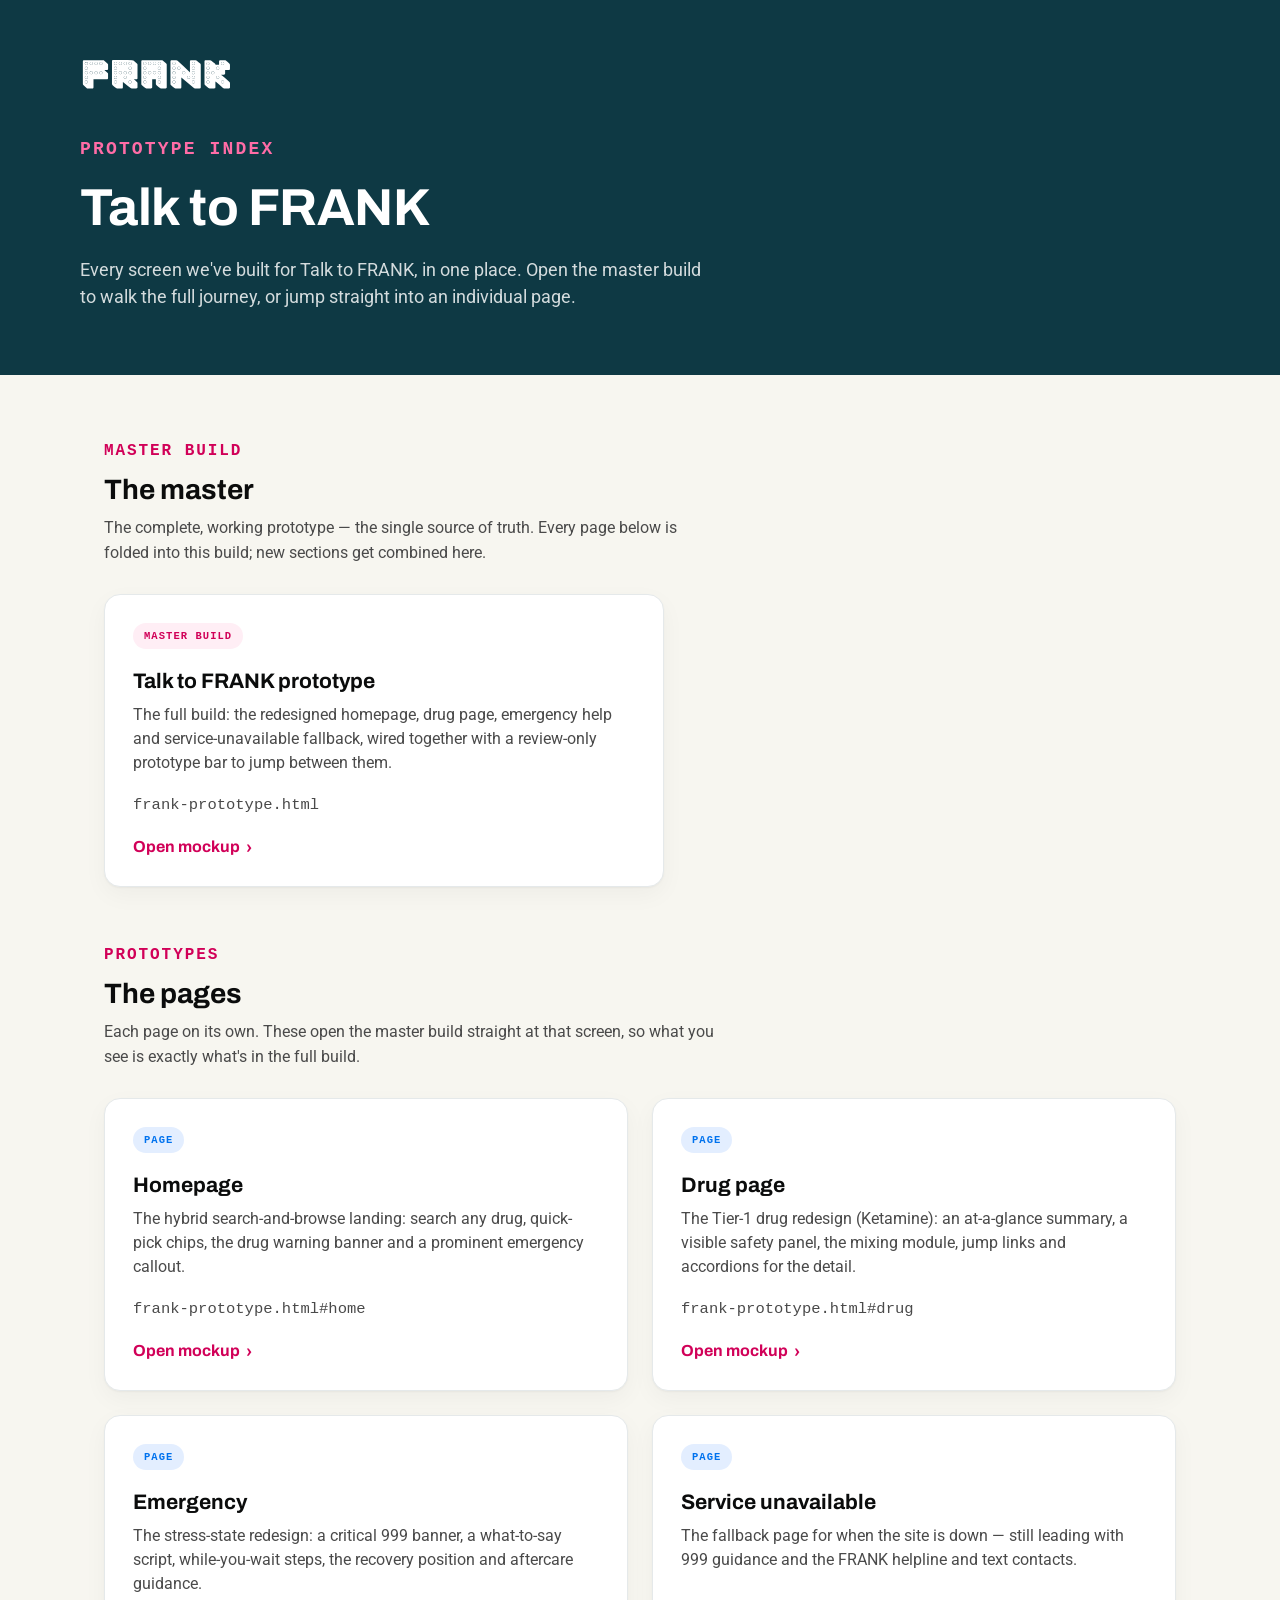
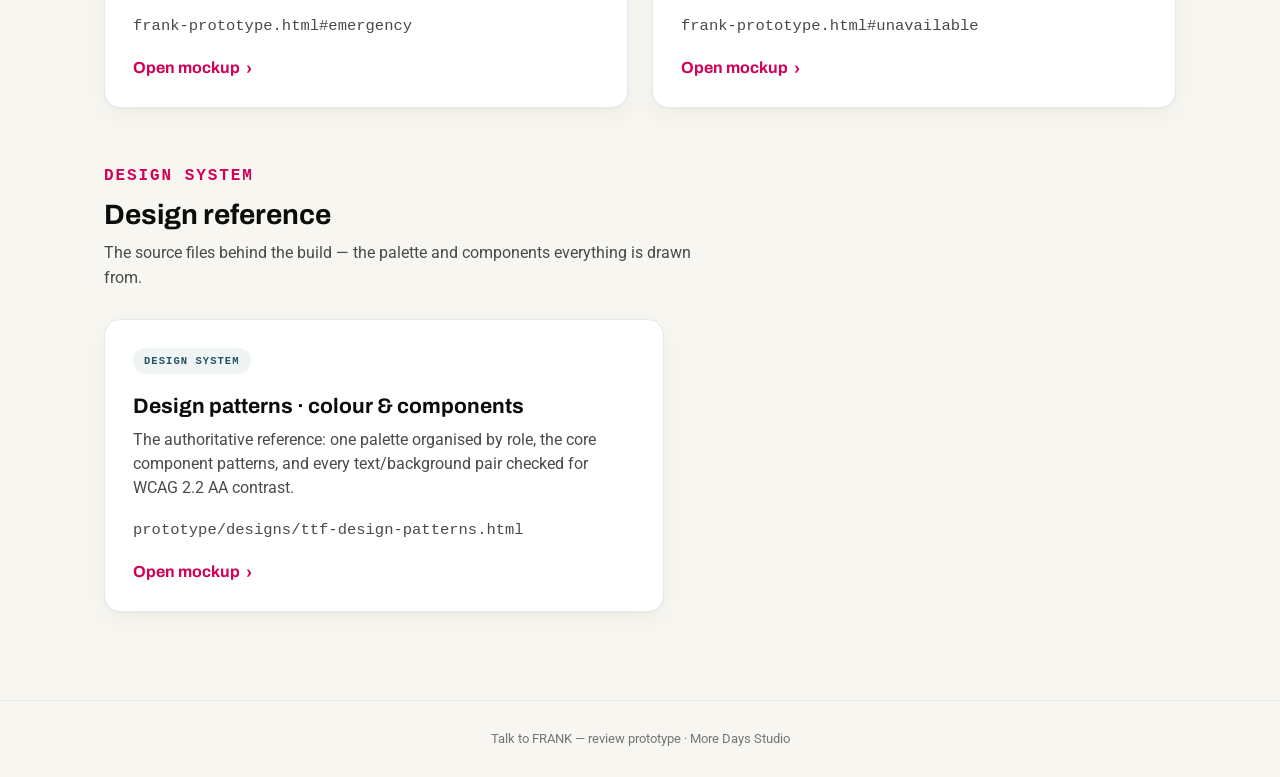
==== commit 6b978eb0: "Add prototype index and remove the review switcher - New index.html: a prototype-index landing page " ====
--- a/index.html
+++ b/index.html
@@ -3,826 +3,308 @@
 <head>
     <meta charset="UTF-8">
     <meta name="viewport" content="width=device-width, initial-scale=1.0">
-    <meta name="description" content="Talk to FRANK — consolidated review prototype (Homepage, Drug page, Emergency, Service unavailable).">
-    <title>Talk to FRANK — Prototype</title>
+    <meta name="description" content="Talk to FRANK prototype index — the master build and every individual page, in one place.">
+    <title>Talk to FRANK — Prototype index</title>
     <link rel="icon" href="assets/favicon.svg" type="image/svg+xml">
-    <link rel="stylesheet" href="css/styles.css">
+    <style>
+        @font-face {
+            font-family: 'Roboto';
+            src: url('assets/fonts/Roboto-Variable.ttf') format('truetype');
+            font-weight: 100 900; font-display: swap;
+        }
+        @font-face {
+            font-family: 'Archivo';
+            src: url('assets/fonts/Archivo-Variable.ttf') format('truetype');
+            font-weight: 100 900; font-display: swap;
+        }
+
+        :root {
+            /* FRANK design-system tokens (from ttf-design-patterns.html) */
+            --frank-blue: #0072EE;
+            --deep-teal:  #0E3944;
+            --teal:       #235461;
+            --pink-text:  #D10058;
+            --ink:        #0B0C0C;
+            --body:       #4A4A4A;
+            --mid:        #767676;
+            --line:       #ADB5BD;
+            --white:      #FFFFFF;
+            --light:      #F0F4F5;
+            --cream:      #F7F6F0;
+            --pink-tint:  #FFEEF5;
+            --rule-white: #E5E9EA;
+            --rule-dark:  rgba(255,255,255,0.14);
+            --font-body:    'Roboto', -apple-system, BlinkMacSystemFont, 'Segoe UI', sans-serif;
+            --font-heading: 'Archivo', var(--font-body);
+            --mono: ui-monospace, 'SF Mono', Menlo, Consolas, monospace;
+        }
+
+        * { box-sizing: border-box; margin: 0; padding: 0; }
+
+        body {
+            font-family: var(--font-body);
+            color: var(--body);
+            background: var(--cream);
+            line-height: 1.55;
+            -webkit-font-smoothing: antialiased;
+        }
+
+        h1, h2, h3 { font-family: var(--font-heading); color: var(--ink); line-height: 1.15; font-weight: 700; }
+
+        a { color: inherit; }
+
+        .skip-link {
+            position: absolute; left: -999px; top: 0;
+            background: var(--white); color: var(--frank-blue);
+            padding: 12px 18px; z-index: 100; border-radius: 0 0 8px 0;
+        }
+        .skip-link:focus { left: 0; }
+
+        /* ---------- Header ---------- */
+        .index-header {
+            background: var(--deep-teal);
+            color: #fff;
+            padding: 56px 24px 64px;
+        }
+        .index-header-inner { max-width: 1120px; margin: 0 auto; }
+
+        .brand {
+            display: flex; align-items: center; gap: 12px;
+            margin-bottom: 44px;
+        }
+        .brand-logo {
+            /* alt wordmark is teal+white; brightness(0) invert(1) renders it solid white on the dark header */
+            width: 150px; height: auto; display: block;
+            filter: brightness(0) invert(1);
+        }
+
+        .eyebrow {
+            font-family: var(--mono);
+            font-size: 12px; letter-spacing: 0.12em; text-transform: uppercase;
+            font-weight: 600;
+        }
+        .index-header .eyebrow { color: #FF6CA6; }
+
+        .index-header h1 {
+            color: #fff;
+            font-size: clamp(34px, 5vw, 52px);
+            margin: 14px 0 18px;
+            letter-spacing: -0.01em;
+        }
+        .index-header p {
+            color: rgba(255,255,255,0.82);
+            font-size: 18px;
+            max-width: 640px;
+        }
+
+        /* ---------- Sections ---------- */
+        main { max-width: 1120px; margin: 0 auto; padding: 8px 24px 88px; }
+
+        .section { padding-top: 56px; }
+        .section-head { margin-bottom: 28px; }
+        .section-head .eyebrow { color: var(--pink-text); }
+        .section-head h2 {
+            font-size: 28px;
+            margin: 10px 0 10px;
+        }
+        .section-head p {
+            color: var(--body);
+            font-size: 16px;
+            max-width: 620px;
+        }
+
+        .card-grid {
+            display: grid;
+            grid-template-columns: repeat(2, 1fr);
+            gap: 24px;
+        }
+        .card-grid.single { grid-template-columns: minmax(0, 560px); }
+
+        /* ---------- Cards ---------- */
+        .card {
+            display: flex; flex-direction: column;
+            background: var(--white);
+            border: 1px solid var(--rule-white);
+            border-radius: 16px;
+            padding: 28px 28px 26px;
+            box-shadow: 0 1px 2px rgba(11,12,12,0.04), 0 8px 24px rgba(11,12,12,0.04);
+            transition: transform 0.15s ease, box-shadow 0.15s ease, border-color 0.15s ease;
+        }
+        .card:hover {
+            transform: translateY(-2px);
+            box-shadow: 0 2px 4px rgba(11,12,12,0.06), 0 14px 34px rgba(11,12,12,0.09);
+            border-color: var(--line);
+        }
+
+        .badge {
+            align-self: flex-start;
+            font-family: var(--mono);
+            font-size: 10.5px; letter-spacing: 0.1em; text-transform: uppercase;
+            font-weight: 600;
+            padding: 5px 11px;
+            border-radius: 999px;
+            margin-bottom: 20px;
+        }
+        .badge-master { background: var(--pink-tint); color: var(--pink-text); }
+        .badge-page   { background: #E3EEFF; color: var(--frank-blue); }
+        .badge-system { background: var(--light); color: var(--teal); }
+
+        .card h3 { font-size: 21px; margin-bottom: 10px; }
+        .card p { color: var(--body); font-size: 15.5px; margin-bottom: 18px; }
+
+        .card-path {
+            font-family: var(--mono);
+            font-size: 12.5px;
+            color: var(--mid);
+            margin-top: auto;
+            margin-bottom: 18px;
+            word-break: break-all;
+        }
+
+        .card-link {
+            display: inline-flex; align-items: center; gap: 6px;
+            font-family: var(--font-heading);
+            font-weight: 700; font-size: 16px;
+            color: var(--pink-text);
+            text-decoration: none;
+        }
+        .card-link:hover { text-decoration: underline; text-underline-offset: 3px; }
+        .card-link .chev { font-size: 18px; line-height: 1; transition: transform 0.15s ease; }
+        .card:hover .card-link .chev { transform: translateX(3px); }
+
+        /* whole card clickable, link keeps its own focus ring */
+        .card-clickable { position: relative; }
+        .card-clickable .card-link::after {
+            content: ""; position: absolute; inset: 0;
+        }
+
+        a:focus-visible, .card-clickable:focus-within {
+            outline: 3px solid var(--pink-text);
+            outline-offset: 3px;
+            border-radius: 16px;
+        }
+
+        /* ---------- Footer ---------- */
+        .index-footer {
+            border-top: 1px solid var(--rule-white);
+            padding: 28px 24px;
+            text-align: center;
+            color: var(--mid);
+            font-size: 13px;
+        }
+
+        @media (max-width: 720px) {
+            .card-grid, .card-grid.single { grid-template-columns: 1fr; }
+            .index-header { padding: 44px 20px 48px; }
+            main { padding-left: 20px; padding-right: 20px; }
+        }
+    </style>
 </head>
 <body>
-    <a href="#main" class="skip-link">Skip to main content</a>
-
-    <!-- ===========================================
-         PROTOTYPE BAR (review-only)
-         =========================================== -->
-    <nav class="proto-bar" aria-label="Prototype page selection">
-        <div class="proto-bar-inner">
-            <span class="proto-bar-label">Prototype — jump to page:</span>
-            <button class="proto-btn active" data-page="home" aria-current="page">Homepage</button>
-            <button class="proto-btn" data-page="drug">Drug page</button>
-            <button class="proto-btn" data-page="emergency">Emergency</button>
-            <button class="proto-btn" data-page="unavailable">Service unavailable</button>
+    <a href="#master" class="skip-link">Skip to prototypes</a>
+
+    <header class="index-header">
+        <div class="index-header-inner">
+            <div class="brand">
+                <img class="brand-logo" src="assets/logo-frank--alt.svg" alt="Talk to FRANK" width="150" height="36">
+            </div>
+            <p class="eyebrow">Prototype index</p>
+            <h1>Talk to FRANK</h1>
+            <p>Every screen we've built for Talk to FRANK, in one place. Open the master build to
+            walk the full journey, or jump straight into an individual page.</p>
         </div>
-    </nav>
-
-    <!-- ===========================================
-         PAGE: HOMEPAGE (hybrid search + browse)
-         =========================================== -->
-    <div class="page active" id="page-home">
-        <header class="frank-header">
-            <div class="frank-header-inner">
-                <div class="frank-header-left">
-                    <a href="#home" class="frank-logo" data-nav="home"><img src="assets/logo-frank--alt.svg" alt="Talk to FRANK" width="126" height="30"></a>
-                    <nav class="frank-nav" aria-label="Main navigation">
-                        <a href="#" class="frank-nav-link">Drugs A–Z</a>
-                        <a href="#" class="frank-nav-link">News</a>
-                        <a href="#" class="frank-nav-link">Help and advice</a>
-                        <a href="#" class="frank-nav-link">Contact</a>
-                    </nav>
-                </div>
-                <div class="frank-header-actions">
-                    <button class="frank-icon-btn" aria-label="Search the site">
-                        <svg width="20" height="20" viewBox="0 0 24 24" fill="none" stroke="currentColor" stroke-width="2.5"><circle cx="11" cy="11" r="8"/><path d="M21 21l-4.35-4.35"/></svg>
-                        <span class="label">Search</span>
-                    </button>
-                    <a href="tel:03001236600" class="frank-phone-link">
-                        <svg width="18" height="18" viewBox="0 0 24 24" fill="currentColor"><path d="M6.62 10.79c1.44 2.83 3.76 5.14 6.59 6.59l2.2-2.2c.27-.27.67-.36 1.02-.24 1.12.37 2.33.57 3.57.57.55 0 1 .45 1 1V20c0 .55-.45 1-1 1-9.39 0-17-7.61-17-17 0-.55.45-1 1-1h3.5c.55 0 1 .45 1 1 0 1.25.2 2.45.57 3.57.11.35.03.74-.25 1.02l-2.2 2.2z"/></svg>
-                        0300 123 6600
-                    </a>
-                    <button class="frank-icon-btn frank-menu-toggle" aria-label="Menu" aria-expanded="false" aria-controls="mobile-nav-home">
-                        <svg width="24" height="24" viewBox="0 0 24 24" fill="none" stroke="currentColor" stroke-width="2"><path d="M3 12h18M3 6h18M3 18h18"/></svg>
-                    </button>
-                </div>
-            </div>
-            <div class="frank-mobile-nav" id="mobile-nav-home">
-                <a href="#">Drugs A–Z</a>
-                <a href="#">News</a>
-                <a href="#">Help and advice</a>
-                <a href="#emergency" data-nav="emergency">What to do in an emergency</a>
-                <a href="#">Contact</a>
-            </div>
-        </header>
-
-        <div class="frank-alert" role="alert">
-            <div class="frank-alert-inner">
-                <span class="frank-alert-icon"><svg width="20" height="20" viewBox="0 0 24 24" fill="currentColor"><path d="M12 2L1 21h22L12 2zm0 3.83L19.53 19H4.47L12 5.83zM11 10v4h2v-4h-2zm0 6v2h2v-2h-2z"/></svg></span>
-                <span><strong>Drug warning:</strong> Nitazenes have killed 100s of people in the UK. These dangerous synthetic opioids are being found in other drugs. <a href="#">Find out more and how to stay safer</a></span>
-            </div>
-        </div>
-
-        <main id="main">
-            <div class="frank-hero">
-                <div class="frank-hero-inner">
-                    <div class="frank-hero-content">
-                        <h1><span>Honest information about drugs</span></h1>
-                    </div>
-                    <div class="frank-hero-image" aria-hidden="true"></div>
-                </div>
-            </div>
-
-            <div class="frank-search-section">
-                <div class="frank-search-section-inner">
-                    <label for="search-home" class="frank-search-label">Search for any drug</label>
-                    <div class="frank-search-box">
-                        <input type="search" id="search-home" class="frank-search-input" placeholder="Enter a drug name or street name…" autocomplete="off">
-                        <button class="frank-search-submit" type="submit" data-nav="drug">
-                            Search
-                            <svg width="20" height="20" viewBox="0 0 24 24" fill="none" stroke="currentColor" stroke-width="2.5"><circle cx="11" cy="11" r="8"/><path d="M21 21l-4.35-4.35"/></svg>
-                        </button>
-                    </div>
-                </div>
-            </div>
-
-            <div class="frank-drug-chips">
-                <div class="frank-drug-chips-list">
-                    <a href="#drug" class="frank-drug-chip" data-nav="drug">Cocaine</a>
-                    <a href="#drug" class="frank-drug-chip" data-nav="drug">Ketamine</a>
-                    <a href="#drug" class="frank-drug-chip" data-nav="drug">MDMA / Ecstasy</a>
-                    <a href="#drug" class="frank-drug-chip" data-nav="drug">Cannabis</a>
-                    <a href="#drug" class="frank-drug-chip" data-nav="drug">Magic mushrooms</a>
-                    <a href="#drug" class="frank-drug-chip" data-nav="drug">LSD</a>
-                    <a href="#drug" class="frank-drug-chip" data-nav="drug">Nitrous oxide</a>
-                    <a href="#drug" class="frank-drug-chip" data-nav="drug">Benzos</a>
-                </div>
-            </div>
-
-            <div class="frank-az-link">
-                <a href="#" class="frank-link-arrow">
-                    View all drugs A–Z
-                    <svg width="18" height="18" viewBox="0 0 24 24" fill="none" stroke="currentColor" stroke-width="2.5"><path d="M5 12h14M12 5l7 7-7 7"/></svg>
-                </a>
-            </div>
-
-            <!-- Emergency callout: kept prominent and standalone for crisis visibility -->
-            <div class="frank-emergency">
-                <span class="frank-emergency-icon"><svg width="28" height="28" viewBox="0 0 24 24" fill="currentColor"><path d="M12 2L1 21h22L12 2zm0 3.83L19.53 19H4.47L12 5.83zM11 10v4h2v-4h-2zm0 6v2h2v-2h-2z"/></svg></span>
-                <div class="frank-emergency-content">
-                    <div class="frank-emergency-header"><h3>Need help right now?</h3></div>
-                    <p>If someone's in danger, call 999. Tell them everything you know about what was taken — it could save their life.</p>
-                    <a href="#emergency" class="frank-link-arrow" data-nav="emergency">
-                        What to do in an emergency
-                        <svg width="16" height="16" viewBox="0 0 24 24" fill="none" stroke="currentColor" stroke-width="2.5"><path d="M5 12h14M12 5l7 7-7 7"/></svg>
-                    </a>
-                </div>
-            </div>
-
-            <section class="frank-section frank-section--grey">
-                <div class="frank-help-grid">
-                    <div class="frank-help-block">
-                        <h3><span>Worried about…</span></h3>
-                        <div class="frank-help-block-links">
-                            <a href="#" class="frank-link-arrow">A friend <svg width="14" height="14" viewBox="0 0 24 24" fill="none" stroke="currentColor" stroke-width="2.5"><path d="M5 12h14M12 5l7 7-7 7"/></svg></a>
-                            <a href="#" class="frank-link-arrow">Your child <svg width="14" height="14" viewBox="0 0 24 24" fill="none" stroke="currentColor" stroke-width="2.5"><path d="M5 12h14M12 5l7 7-7 7"/></svg></a>
-                            <a href="#" class="frank-link-arrow">Yourself <svg width="14" height="14" viewBox="0 0 24 24" fill="none" stroke="currentColor" stroke-width="2.5"><path d="M5 12h14M12 5l7 7-7 7"/></svg></a>
-                        </div>
-                    </div>
-                    <div class="frank-help-block">
-                        <h3><span>Get support</span></h3>
-                        <div class="frank-help-block-links">
-                            <a href="#" class="frank-link-arrow">Find local services <svg width="14" height="14" viewBox="0 0 24 24" fill="none" stroke="currentColor" stroke-width="2.5"><path d="M5 12h14M12 5l7 7-7 7"/></svg></a>
-                            <a href="#" class="frank-link-arrow">Talk to someone <svg width="14" height="14" viewBox="0 0 24 24" fill="none" stroke="currentColor" stroke-width="2.5"><path d="M5 12h14M12 5l7 7-7 7"/></svg></a>
-                            <a href="#" class="frank-link-arrow">What happens when you call <svg width="14" height="14" viewBox="0 0 24 24" fill="none" stroke="currentColor" stroke-width="2.5"><path d="M5 12h14M12 5l7 7-7 7"/></svg></a>
-                        </div>
-                    </div>
-                </div>
-            </section>
-        </main>
-
-        <footer class="frank-footer">
-            <div class="frank-footer-inner">
-                <div class="frank-footer-top">
-                    <div class="frank-footer-contact">
-                        <h3>Talk to FRANK</h3>
-                        <a href="tel:03001236600" class="frank-footer-phone">
-                            <svg width="20" height="20" viewBox="0 0 24 24" fill="currentColor"><path d="M6.62 10.79c1.44 2.83 3.76 5.14 6.59 6.59l2.2-2.2c.27-.27.67-.36 1.02-.24 1.12.37 2.33.57 3.57.57.55 0 1 .45 1 1V20c0 .55-.45 1-1 1-9.39 0-17-7.61-17-17 0-.55.45-1 1-1h3.5c.55 0 1 .45 1 1 0 1.25.2 2.45.57 3.57.11.35.03.74-.25 1.02l-2.2 2.2z"/></svg>
-                            0300 123 6600
-                        </a>
-                        <div class="frank-footer-contact-links">
-                            <a href="#">Email FRANK</a>
-                            <a href="#">Text 82111</a>
-                            <a href="#">Live chat</a>
-                        </div>
-                    </div>
-                    <nav class="frank-footer-nav" aria-label="Footer navigation">
-                        <div class="frank-footer-nav-section">
-                            <h4>Drugs information</h4>
-                            <ul>
-                                <li><a href="#">Drugs A–Z</a></li>
-                                <li><a href="#">Drug effects</a></li>
-                                <li><a href="#">Mixing drugs</a></li>
-                                <li><a href="#">The law</a></li>
-                            </ul>
-                        </div>
-                        <div class="frank-footer-nav-section">
-                            <h4>Get help</h4>
-                            <ul>
-                                <li><a href="#">Find local support</a></li>
-                                <li><a href="#">Worried about a friend</a></li>
-                                <li><a href="#">Worried about your child</a></li>
-                                <li><a href="#emergency" data-nav="emergency">What to do in an emergency</a></li>
-                            </ul>
-                        </div>
-                        <div class="frank-footer-nav-section">
-                            <h4>About FRANK</h4>
-                            <ul>
-                                <li><a href="#">News and articles</a></li>
-                                <li><a href="#">Resources for professionals</a></li>
-                                <li><a href="#">Contact us</a></li>
-                                <li><a href="#">Feedback</a></li>
-                            </ul>
-                        </div>
-                    </nav>
-                </div>
-                <div class="frank-footer-bottom">
-                    <a href="#">Privacy policy</a>
-                    <a href="#">Terms and conditions</a>
-                    <a href="#">Disclaimer</a>
-                    <a href="#">Accessibility statement</a>
-                    <span>© Crown copyright</span>
-                </div>
-            </div>
-        </footer>
-    </div>
-
-    <!-- ===========================================
-         PAGE: DRUG (Tier-1 redesign) — ketamine instance
-         =========================================== -->
-    <div class="page" id="page-drug">
-        <header class="frank-header">
-            <div class="frank-header-inner">
-                <div class="frank-header-left">
-                    <a href="#home" class="frank-logo" data-nav="home"><img src="assets/logo-frank--alt.svg" alt="Talk to FRANK" width="126" height="30"></a>
-                    <nav class="frank-nav" aria-label="Main navigation">
-                        <a href="#" class="frank-nav-link active">Drugs A–Z</a>
-                        <a href="#" class="frank-nav-link">News</a>
-                        <a href="#" class="frank-nav-link">Help and advice</a>
-                        <a href="#" class="frank-nav-link">Contact</a>
-                    </nav>
-                </div>
-                <div class="frank-header-actions">
-                    <button class="frank-icon-btn" aria-label="Search the site">
-                        <svg width="20" height="20" viewBox="0 0 24 24" fill="none" stroke="currentColor" stroke-width="2.5"><circle cx="11" cy="11" r="8"/><path d="M21 21l-4.35-4.35"/></svg>
-                        <span class="label">Search</span>
-                    </button>
-                    <a href="tel:03001236600" class="frank-phone-link">
-                        <svg width="18" height="18" viewBox="0 0 24 24" fill="currentColor"><path d="M6.62 10.79c1.44 2.83 3.76 5.14 6.59 6.59l2.2-2.2c.27-.27.67-.36 1.02-.24 1.12.37 2.33.57 3.57.57.55 0 1 .45 1 1V20c0 .55-.45 1-1 1-9.39 0-17-7.61-17-17 0-.55.45-1 1-1h3.5c.55 0 1 .45 1 1 0 1.25.2 2.45.57 3.57.11.35.03.74-.25 1.02l-2.2 2.2z"/></svg>
-                        0300 123 6600
-                    </a>
-                    <button class="frank-icon-btn frank-menu-toggle" aria-label="Menu" aria-expanded="false" aria-controls="mobile-nav-drug">
-                        <svg width="24" height="24" viewBox="0 0 24 24" fill="none" stroke="currentColor" stroke-width="2"><path d="M3 12h18M3 6h18M3 18h18"/></svg>
-                    </button>
-                </div>
-            </div>
-            <div class="frank-mobile-nav" id="mobile-nav-drug">
-                <a href="#">Drugs A–Z</a>
-                <a href="#">News</a>
-                <a href="#">Help and advice</a>
-                <a href="#emergency" data-nav="emergency">What to do in an emergency</a>
-                <a href="#">Contact</a>
-            </div>
-        </header>
-
-        <div class="frank-alert" role="alert">
-            <div class="frank-alert-inner">
-                <span class="frank-alert-icon"><svg width="20" height="20" viewBox="0 0 24 24" fill="currentColor"><path d="M12 2L1 21h22L12 2zm0 3.83L19.53 19H4.47L12 5.83zM11 10v4h2v-4h-2zm0 6v2h2v-2h-2z"/></svg></span>
-                <span><strong>Drug warning:</strong> Street drugs are increasingly cut with synthetic opioids like nitazenes, which have killed 100s in the UK. You can never know what's really in a powder. <a href="#">Find out more</a></span>
-            </div>
-        </div>
-
-        <nav class="frank-breadcrumb" aria-label="Breadcrumb">
-            <div class="frank-breadcrumb-inner"><a href="#home" data-nav="home">Home</a> › <a href="#">Drugs A–Z</a> › Ketamine</div>
-        </nav>
-
-        <main class="drug-main" id="main-drug">
-            <!-- TEMPLATE: title block -->
-            <div class="drug-title-block">
-                <span class="drug-class-tag">Class B</span>
-                <h1>Ketamine</h1>
-                <p class="drug-also-known"><strong>Also called:</strong> Ket, K, Special K, Wonk, Vitamin K</p>
-                <p class="drug-standfirst">A powerful anaesthetic used in human and animal medicine. Looks similar to cocaine, but is a very different drug.</p>
-                <p class="drug-meta">Last reviewed: June 2026</p>
-            </div>
-
-            <!-- AT A GLANCE -->
-            <div class="at-a-glance">
-                <h2>At a glance</h2>
-                <div class="glance-grid">
-                    <div class="glance-item"><span class="label">What it is</span><span class="value">A dissociative anaesthetic. A grainy white or light brown powder.</span></div>
-                    <div class="glance-item"><span class="label">How it's taken</span><span class="value">Usually snorted ("a bump"). Sometimes injected into a muscle.</span></div>
-                    <div class="glance-item"><span class="label">How long it lasts</span><span class="value">Felt in ~15 mins if snorted. The buzz lasts 30 mins–1 hour.</span></div>
-                    <div class="glance-item"><span class="label">The law</span><span class="value">Class B. Illegal to have, give away or sell.</span></div>
-                </div>
-            </div>
-
-            <!-- KEY RISKS & WHAT TO DO NOW — visible safety panel -->
-            <section class="safety-panel" aria-labelledby="drug-safety-heading">
-                <div class="safety-panel-header">
-                    <svg width="24" height="24" viewBox="0 0 24 24" fill="currentColor" aria-hidden="true"><path d="M12 2L1 21h22L12 2zm0 3.83L19.53 19H4.47L12 5.83zM11 10v4h2v-4h-2zm0 6v2h2v-2h-2z"/></svg>
-                    <h2 id="drug-safety-heading">Key risks &amp; what to do now</h2>
-                </div>
-                <div class="safety-panel-body">
-                    <ul class="safety-list">
-                        <li>Regular use can cause serious, sometimes permanent, bladder damage.</li>
-                        <li>You don't feel pain properly, so you can badly injure yourself without realising.</li>
-                        <li>Too much can put you in a "k-hole" — unable to move and feeling cut off from your body.</li>
-                        <li>Mixing with alcohol, benzos or opioids can stop your breathing. This can be fatal.</li>
-                    </ul>
-                    <div class="safety-action">
-                        <strong>If someone is unconscious, can't be woken, or is struggling to breathe:</strong>
-                        <a href="tel:999" class="safety-call-btn">
-                            <svg width="20" height="20" viewBox="0 0 24 24" fill="currentColor" aria-hidden="true"><path d="M6.62 10.79c1.44 2.83 3.76 5.14 6.59 6.59l2.2-2.2c.27-.27.67-.36 1.02-.24 1.12.37 2.33.57 3.57.57.55 0 1 .45 1 1V20c0 .55-.45 1-1 1-9.39 0-17-7.61-17-17 0-.55.45-1 1-1h3.5c.55 0 1 .45 1 1 0 1.25.2 2.45.57 3.57.11.35.03.74-.25 1.02l-2.2 2.2z"/></svg>
-                            Call 999
-                        </a>
-                        <a href="#emergency" class="frank-link-arrow" data-nav="emergency">
-                            What to do in an emergency
-                            <svg width="16" height="16" viewBox="0 0 24 24" fill="none" stroke="currentColor" stroke-width="2.5"><path d="M5 12h14M12 5l7 7-7 7"/></svg>
-                        </a>
-                    </div>
-                </div>
-            </section>
-
-            <!-- MIXING — first-class entry near top -->
-            <section class="mixing-module" aria-labelledby="drug-mixing-heading">
-                <div class="mixing-module-header">
-                    <svg width="20" height="20" viewBox="0 0 24 24" fill="none" stroke="currentColor" stroke-width="2" aria-hidden="true"><path d="M9 3h6M10 3v6L5 18a2 2 0 0 0 2 3h10a2 2 0 0 0 2-3l-5-9V3"/></svg>
-                    <h2 id="drug-mixing-heading">Mixing ketamine with other drugs</h2>
-                </div>
-                <div class="mixing-module-body">
-                    <p>Mixing is always risky, but some combinations are far more dangerous than others. With ketamine, these can slow or stop your breathing:</p>
-                    <div class="mixing-danger">
-                        <span class="mixing-tag">+ Alcohol</span>
-                        <span class="mixing-tag">+ Benzodiazepines</span>
-                        <span class="mixing-tag">+ Opioids</span>
-                    </div>
-                    <a href="#" class="frank-link-arrow">
-                        Check a specific combination
-                        <svg width="16" height="16" viewBox="0 0 24 24" fill="none" stroke="currentColor" stroke-width="2.5"><path d="M5 12h14M12 5l7 7-7 7"/></svg>
-                    </a>
-                </div>
-            </section>
-
-            <!-- JUMP LINKS -->
-            <nav class="jump-nav" aria-label="On this page">
-                <h2>On this page</h2>
-                <ul>
-                    <li><a href="#drug-effects">How it feels</a></li>
-                    <li><a href="#drug-risks">The risks in detail</a></li>
-                    <li><a href="#drug-looks">How it looks &amp; is taken</a></li>
-                    <li><a href="#drug-addiction">Can you get addicted?</a></li>
-                    <li><a href="#drug-law">The law</a></li>
-                    <li><a href="#drug-help">Getting help</a></li>
-                </ul>
-            </nav>
-
-            <section class="drug-section" id="drug-effects">
-                <h2>How it feels</h2>
-                <p>Ketamine is a dissociative drug — it produces a feeling of detachment from your body and the world around you. It can make people seem slower, more relaxed and chilled out, but it can also stop them moving properly or making sense.</p>
-                <p>How long the effects last depends on how much you've taken, your size, and what else you've taken. People may feel low in mood for a few days afterwards.</p>
-            </section>
-
-            <section class="drug-section" id="drug-risks">
-                <h2>The risks in detail</h2>
-                <ul class="bullet-list">
-                    <li>Because you don't feel pain properly, you can injure yourself and not know it.</li>
-                    <li>Taking too much can leave you unable to move and unaware of your surroundings (a "k-hole"), which can be very frightening.</li>
-                    <li>Regular use is linked to serious bladder problems — some people need ongoing medical treatment, and damage can be permanent.</li>
-                    <li>It's impossible to tell by looking whether ketamine has been cut with something else.</li>
-                    <li>Never use alone — make sure people you trust know what you've taken and how much.</li>
-                </ul>
-            </section>
-
-            <div class="accordion" id="drug-looks">
-                <button class="accordion-trigger" aria-expanded="false">
-                    How it looks, tastes &amp; how people take it
-                    <svg width="22" height="22" viewBox="0 0 24 24" fill="none" stroke="currentColor" stroke-width="2.5" aria-hidden="true"><polyline points="6 9 12 15 18 9"/></svg>
-                </button>
-                <div class="accordion-panel">
-                    <p>Ketamine is usually sold as a grainy white or light brown powder. It tastes bitter and unpleasant.</p>
-                    <p>Most people who use powder ketamine snort it — taking a small amount is often called "a bump". Snorting is the most common way to take it in the UK. People who use it regularly sometimes inject it into a muscle for a bigger hit.</p>
-                </div>
-            </div>
-
-            <div class="accordion" id="drug-addiction">
-                <button class="accordion-trigger" aria-expanded="false">
-                    Can you get addicted?
-                    <svg width="22" height="22" viewBox="0 0 24 24" fill="none" stroke="currentColor" stroke-width="2.5" aria-hidden="true"><polyline points="6 9 12 15 18 9"/></svg>
-                </button>
-                <div class="accordion-panel">
-                    <p>Yes. People who become addicted will keep taking it whether or not they're aware of the health risks. Regular use builds tolerance, which can lead to taking more to get the same effect.</p>
-                    <p>There are no physical withdrawal symptoms, so ketamine addiction is sometimes called a psychological dependence. Drug treatment services can help people stop.</p>
-                </div>
-            </div>
-
-            <div class="accordion" id="drug-law">
-                <button class="accordion-trigger" aria-expanded="false">
-                    The law
-                    <svg width="22" height="22" viewBox="0 0 24 24" fill="none" stroke="currentColor" stroke-width="2.5" aria-hidden="true"><polyline points="6 9 12 15 18 9"/></svg>
-                </button>
-                <div class="accordion-panel">
-                    <p>Ketamine is a Class B drug. That means it's illegal to have for yourself, give away or sell.</p>
-                    <ul class="bullet-list">
-                        <li>Possession can get you up to 5 years in prison, an unlimited fine, or both.</li>
-                        <li>Supplying someone else — even your friends — can get you up to 14 years in prison, an unlimited fine, or both.</li>
-                    </ul>
-                </div>
-            </div>
-        </main>
-
-        <section class="get-help-module" id="drug-help" aria-labelledby="drug-help-heading">
-            <div class="get-help-inner">
-                <h2 id="drug-help-heading">Worried about ketamine — yours or someone else's?</h2>
-                <div class="get-help-options">
-                    <div class="get-help-card">
-                        <h3>Worried about your own use</h3>
-                        <p>Honest, confidential advice and the next steps you can take.</p>
-                        <a href="#" class="frank-link-arrow">Get advice <svg width="16" height="16" viewBox="0 0 24 24" fill="none" stroke="currentColor" stroke-width="2.5"><path d="M5 12h14M12 5l7 7-7 7"/></svg></a>
-                    </div>
-                    <div class="get-help-card">
-                        <h3>Find support near you</h3>
-                        <p>Free, local drug treatment and support services.</p>
-                        <a href="#" class="frank-link-arrow">Search by area <svg width="16" height="16" viewBox="0 0 24 24" fill="none" stroke="currentColor" stroke-width="2.5"><path d="M5 12h14M12 5l7 7-7 7"/></svg></a>
-                    </div>
-                </div>
-                <div class="talk-row">
-                    <a href="tel:03001236600" class="talk-phone">
-                        <svg width="18" height="18" viewBox="0 0 24 24" fill="currentColor"><path d="M6.62 10.79c1.44 2.83 3.76 5.14 6.59 6.59l2.2-2.2c.27-.27.67-.36 1.02-.24 1.12.37 2.33.57 3.57.57.55 0 1 .45 1 1V20c0 .55-.45 1-1 1-9.39 0-17-7.61-17-17 0-.55.45-1 1-1h3.5c.55 0 1 .45 1 1 0 1.25.2 2.45.57 3.57.11.35.03.74-.25 1.02l-2.2 2.2z"/></svg>
-                        Call FRANK: 0300 123 6600
-                    </a>
-                    <a href="#" class="frank-link-arrow">Or chat online <svg width="16" height="16" viewBox="0 0 24 24" fill="none" stroke="currentColor" stroke-width="2.5"><path d="M5 12h14M12 5l7 7-7 7"/></svg></a>
-                </div>
-                <div class="gh-confidential">
-                    <svg width="16" height="16" viewBox="0 0 24 24" fill="currentColor"><path d="M12 1L3 5v6c0 5.55 3.84 10.74 9 12 5.16-1.26 9-6.45 9-12V5l-9-4zm0 10.99h7c-.53 4.12-3.28 7.79-7 8.94V12H5V6.3l7-3.11v8.8z"/></svg>
-                    <span>Everything you tell FRANK is confidential. We're here to help, not judge.</span>
-                </div>
+    </header>
+
+    <main>
+        <!-- Master build -->
+        <section class="section" id="master">
+            <div class="section-head">
+                <p class="eyebrow">Master build</p>
+                <h2>The master</h2>
+                <p>The complete, working prototype — the single source of truth. Every page below is
+                folded into this build; new sections get combined here.</p>
+            </div>
+            <div class="card-grid single">
+                <article class="card card-clickable">
+                    <span class="badge badge-master">Master build</span>
+                    <h3>Talk to FRANK prototype</h3>
+                    <p>The full build: the redesigned homepage, drug page, emergency help and service-unavailable
+                    fallback, wired together with a review-only prototype bar to jump between them.</p>
+                    <p class="card-path">frank-prototype.html</p>
+                    <a class="card-link" href="frank-prototype.html">Open mockup <span class="chev" aria-hidden="true">›</span></a>
+                </article>
             </div>
         </section>
 
-        <section class="related-drugs" aria-labelledby="drug-related-heading">
-            <h2 id="drug-related-heading">People also looked at</h2>
-            <div class="related-list">
-                <a href="#drug" class="related-chip" data-nav="drug">Cocaine</a>
-                <a href="#drug" class="related-chip" data-nav="drug">MDMA / Ecstasy</a>
-                <a href="#drug" class="related-chip" data-nav="drug">Methoxetamine (MXE)</a>
-                <a href="#drug" class="related-chip" data-nav="drug">Benzodiazepines</a>
+        <!-- The pages -->
+        <section class="section">
+            <div class="section-head">
+                <p class="eyebrow">Prototypes</p>
+                <h2>The pages</h2>
+                <p>Each page on its own. These open the master build straight at that screen, so what
+                you see is exactly what's in the full build.</p>
+            </div>
+            <div class="card-grid">
+                <article class="card card-clickable">
+                    <span class="badge badge-page">Page</span>
+                    <h3>Homepage</h3>
+                    <p>The hybrid search-and-browse landing: search any drug, quick-pick chips, the drug
+                    warning banner and a prominent emergency callout.</p>
+                    <p class="card-path">frank-prototype.html#home</p>
+                    <a class="card-link" href="frank-prototype.html#home">Open mockup <span class="chev" aria-hidden="true">›</span></a>
+                </article>
+
+                <article class="card card-clickable">
+                    <span class="badge badge-page">Page</span>
+                    <h3>Drug page</h3>
+                    <p>The Tier-1 drug redesign (Ketamine): an at-a-glance summary, a visible safety panel,
+                    the mixing module, jump links and accordions for the detail.</p>
+                    <p class="card-path">frank-prototype.html#drug</p>
+                    <a class="card-link" href="frank-prototype.html#drug">Open mockup <span class="chev" aria-hidden="true">›</span></a>
+                </article>
+
+                <article class="card card-clickable">
+                    <span class="badge badge-page">Page</span>
+                    <h3>Emergency</h3>
+                    <p>The stress-state redesign: a critical 999 banner, a what-to-say script, while-you-wait
+                    steps, the recovery position and aftercare guidance.</p>
+                    <p class="card-path">frank-prototype.html#emergency</p>
+                    <a class="card-link" href="frank-prototype.html#emergency">Open mockup <span class="chev" aria-hidden="true">›</span></a>
+                </article>
+
+                <article class="card card-clickable">
+                    <span class="badge badge-page">Page</span>
+                    <h3>Service unavailable</h3>
+                    <p>The fallback page for when the site is down — still leading with 999 guidance and the
+                    FRANK helpline and text contacts.</p>
+                    <p class="card-path">frank-prototype.html#unavailable</p>
+                    <a class="card-link" href="frank-prototype.html#unavailable">Open mockup <span class="chev" aria-hidden="true">›</span></a>
+                </article>
             </div>
         </section>
 
-        <footer class="frank-footer">
-            <div class="frank-footer-inner">
-                <div class="frank-footer-bottom" style="border-top:none;">
-                    <a href="#home" data-nav="home">Home</a>
-                    <a href="#">Privacy</a>
-                    <a href="#">Terms</a>
-                    <a href="#">Accessibility</a>
-                    <a href="#">Feedback</a>
-                    <span>© Crown copyright</span>
-                </div>
-            </div>
-        </footer>
-    </div>
-
-    <!-- ===========================================
-         PAGE: EMERGENCY (stress-state redesign)
-         Steve's feedback applied — see code comments.
-         =========================================== -->
-    <div class="page" id="page-emergency">
-        <header class="frank-header">
-            <div class="frank-header-inner">
-                <div class="frank-header-left">
-                    <a href="#home" class="frank-logo" data-nav="home"><img src="assets/logo-frank--alt.svg" alt="Talk to FRANK" width="126" height="30"></a>
-                    <nav class="frank-nav" aria-label="Main navigation">
-                        <a href="#" class="frank-nav-link">Drugs A–Z</a>
-                        <a href="#" class="frank-nav-link">Drug effects</a>
-                        <a href="#emergency" class="frank-nav-link active" data-nav="emergency">Get help</a>
-                        <a href="#" class="frank-nav-link">News</a>
-                        <a href="#" class="frank-nav-link">About</a>
-                    </nav>
-                </div>
-                <div class="frank-header-actions">
-                    <button class="frank-icon-btn" aria-label="Search drugs">
-                        <svg width="20" height="20" viewBox="0 0 24 24" fill="none" stroke="currentColor" stroke-width="2.5"><circle cx="11" cy="11" r="8"/><path d="M21 21l-4.35-4.35"/></svg>
-                        <span class="label">Search</span>
-                    </button>
-                    <a href="tel:03001236600" class="frank-phone-link">
-                        <svg width="18" height="18" viewBox="0 0 24 24" fill="currentColor"><path d="M6.62 10.79c1.44 2.83 3.76 5.14 6.59 6.59l2.2-2.2c.27-.27.67-.36 1.02-.24 1.12.37 2.33.57 3.57.57.55 0 1 .45 1 1V20c0 .55-.45 1-1 1-9.39 0-17-7.61-17-17 0-.55.45-1 1-1h3.5c.55 0 1 .45 1 1 0 1.25.2 2.45.57 3.57.11.35.03.74-.25 1.02l-2.2 2.2z"/></svg>
-                        0300 123 6600
-                    </a>
-                    <button class="frank-icon-btn frank-menu-toggle" aria-label="Menu" aria-expanded="false" aria-controls="mobile-nav-emergency">
-                        <svg width="24" height="24" viewBox="0 0 24 24" fill="none" stroke="currentColor" stroke-width="2"><path d="M3 12h18M3 6h18M3 18h18"/></svg>
-                    </button>
-                </div>
-            </div>
-            <div class="frank-mobile-nav" id="mobile-nav-emergency">
-                <a href="#">Drugs A–Z</a>
-                <a href="#">Drug effects</a>
-                <a href="#emergency" data-nav="emergency">Get help</a>
-                <a href="#">News</a>
-                <a href="#">About</a>
-            </div>
-        </header>
-
-        <nav class="frank-breadcrumb" aria-label="Breadcrumb">
-            <a href="#home" data-nav="home">Home</a> › <a href="#">Get help</a> › What to do in an emergency
-        </nav>
-
-        <main id="main-emergency">
-            <!-- CRITICAL: 999 banner at the very top -->
-            <div class="emergency-critical" role="alert" aria-live="assertive">
-                <div class="emergency-critical-inner">
-                    <div class="emergency-critical-content">
-                        <div class="emergency-critical-header">
-                            <svg width="32" height="32" viewBox="0 0 24 24" fill="white"><path d="M12 2L1 21h22L12 2zm0 3.83L19.53 19H4.47L12 5.83zM11 10v4h2v-4h-2zm0 6v2h2v-2h-2z"/></svg>
-                            <h2>Call 999 NOW if they:</h2>
-                        </div>
-                        <ul class="emergency-critical-list">
-                            <li><svg width="22" height="22" viewBox="0 0 24 24" fill="none" stroke="currentColor" stroke-width="3"><polyline points="20 6 9 17 4 12"/></svg>Are unconscious or won't wake up</li>
-                            <!-- EDIT (Steve): "or stopped" → "or have stopped" -->
-                            <li><svg width="22" height="22" viewBox="0 0 24 24" fill="none" stroke="currentColor" stroke-width="3"><polyline points="20 6 9 17 4 12"/></svg>Have difficulty breathing or have stopped</li>
-                            <li><svg width="22" height="22" viewBox="0 0 24 24" fill="none" stroke="currentColor" stroke-width="3"><polyline points="20 6 9 17 4 12"/></svg>Have blue lips or fingertips</li>
-                            <li><svg width="22" height="22" viewBox="0 0 24 24" fill="none" stroke="currentColor" stroke-width="3"><polyline points="20 6 9 17 4 12"/></svg>Are having a seizure (fit)</li>
-                        </ul>
-                    </div>
-                    <div class="emergency-action-panel">
-                        <a href="tel:999" class="emergency-call-btn">
-                            <svg width="26" height="26" viewBox="0 0 24 24" fill="currentColor"><path d="M6.62 10.79c1.44 2.83 3.76 5.14 6.59 6.59l2.2-2.2c.27-.27.67-.36 1.02-.24 1.12.37 2.33.57 3.57.57.55 0 1 .45 1 1V20c0 .55-.45 1-1 1-9.39 0-17-7.61-17-17 0-.55.45-1 1-1h3.5c.55 0 1 .45 1 1 0 1.25.2 2.45.57 3.57.11.35.03.74-.25 1.02l-2.2 2.2z"/></svg>
-                            Call 999
-                        </a>
-                        <div class="emergency-reassurance">
-                            <svg width="18" height="18" viewBox="0 0 24 24" fill="currentColor"><path d="M12 1L3 5v6c0 5.55 3.84 10.74 9 12 5.16-1.26 9-6.45 9-12V5l-9-4zm0 10.99h7c-.53 4.12-3.28 7.79-7 8.94V12H5V6.3l7-3.11v8.8z"/></svg>
-                            <!-- EDIT (Steve): cannot say they "won't" call police -->
-                            <span>Ambulance crews won't usually call the police. Your safety comes first.</span>
-                        </div>
-                    </div>
-                </div>
-            </div>
-
-            <!-- Script + while-you-wait -->
-            <div class="action-grid">
-                <div class="script-section">
-                    <h3>
-                        <svg width="22" height="22" viewBox="0 0 24 24" fill="none" stroke="currentColor" stroke-width="2"><path d="M21 15a2 2 0 0 1-2 2H7l-4 4V5a2 2 0 0 1 2-2h14a2 2 0 0 1 2 2z"/></svg>
-                        What to tell the 999 operator
-                    </h3>
-                    <div class="script-box">
-                        "I need an ambulance. My friend has taken <span class="blank">drug name</span> and they are <span class="blank">describe symptoms</span>. We are at <span class="blank">your location</span>."
-                    </div>
-                    <!-- EDIT (Steve): add naloxone line for people who carry it -->
-                    <div class="script-box script-box--addition">
-                        <span class="script-addition-label">If you carry naloxone, also tell them:</span>
-                        "I have naloxone on me."
-                    </div>
-                </div>
-
-                <div class="steps-section">
-                    <h3>While you wait for the ambulance</h3>
-                    <!-- EDITS (Steve): added CPR (after 1), "if they're awake" qualifier
-                         on keep-them-calm, and naloxone before the recovery-position step. -->
-                    <div class="step-item">
-                        <span class="step-number">1</span>
-                        <div class="step-content">
-                            <strong>Stay with them</strong>
-                            <p>Don't leave them alone, even for a moment</p>
-                        </div>
-                    </div>
-                    <div class="step-item">
-                        <span class="step-number">2</span>
-                        <div class="step-content">
-                            <strong>If they aren't breathing, start CPR</strong>
-                            <p>The 999 operator will talk you through it</p>
-                        </div>
-                    </div>
-                    <div class="step-item">
-                        <span class="step-number">3</span>
-                        <div class="step-content">
-                            <strong>If they're awake, keep them calm</strong>
-                            <p>Speak softly, don't shout or shake them</p>
-                        </div>
-                    </div>
-                    <div class="step-item">
-                        <span class="step-number">4</span>
-                        <div class="step-content">
-                            <strong>If you have naloxone and think it's an opioid overdose, use it</strong>
-                            <p>Follow the instructions on the kit and tell the crew you've given it</p>
-                        </div>
-                    </div>
-                    <div class="step-item">
-                        <span class="step-number">5</span>
-                        <div class="step-content">
-                            <strong>If they're unconscious but breathing: recovery position</strong>
-                            <p>Lie them on their side so they can breathe</p>
-                        </div>
-                    </div>
-                    <div class="step-item">
-                        <span class="step-number">6</span>
-                        <div class="step-content">
-                            <strong>Gather any drugs left over</strong>
-                            <p>Give them to the ambulance crew — it helps treatment</p>
-                        </div>
-                    </div>
-                </div>
-            </div>
-
-            <!-- Specific situations -->
-            <div class="scenario-section">
-                <div class="scenario-section-inner">
-                    <h3>What to do in specific situations</h3>
-                    <div class="scenario-grid">
-                        <!-- EDIT (Steve): dedicated opioid-overdose / naloxone card -->
-                        <div class="scenario-card scenario-card--opioid">
-                            <button class="scenario-header" aria-expanded="false">
-                                <span>If you think it's an opioid overdose</span>
-                                <svg width="20" height="20" viewBox="0 0 24 24" fill="none" stroke="currentColor" stroke-width="2"><polyline points="6 9 12 15 18 9"/></svg>
-                            </button>
-                            <div class="scenario-content">
-                                <p style="margin:var(--space-sm) 0;">Opioids include heroin, methadone, some prescription painkillers and nitazenes. Signs of an overdose:</p>
-                                <ul>
-                                    <li>Very slow or stopped breathing</li>
-                                    <li>Blue or grey lips or fingertips</li>
-                                    <li>Can't be woken</li>
-                                    <li>Very small "pinpoint" pupils</li>
-                                </ul>
-                                <p style="margin-top:var(--space-sm);"><strong>Call 999.</strong> If you have naloxone, use it now — it reverses an opioid overdose. If they aren't breathing, start CPR.</p>
-                            </div>
-                        </div>
-
-                        <div class="scenario-card">
-                            <button class="scenario-header" aria-expanded="false">
-                                <span>If they're panicking or hallucinating</span>
-                                <svg width="20" height="20" viewBox="0 0 24 24" fill="none" stroke="currentColor" stroke-width="2"><polyline points="6 9 12 15 18 9"/></svg>
-                            </button>
-                            <div class="scenario-content">
-                                <ul>
-                                    <li>Move them to a quiet, calm space</li>
-                                    <li>Keep them away from bright lights and loud noise</li>
-                                    <li>Speak calmly and reassuringly</li>
-                                    <li>Encourage slow, deep breaths</li>
-                                    <li>Stay with them until they feel better</li>
-                                </ul>
-                            </div>
-                        </div>
-
-                        <div class="scenario-card">
-                            <button class="scenario-header" aria-expanded="false">
-                                <span>If they're overheating</span>
-                                <svg width="20" height="20" viewBox="0 0 24 24" fill="none" stroke="currentColor" stroke-width="2"><polyline points="6 9 12 15 18 9"/></svg>
-                            </button>
-                            <div class="scenario-content">
-                                <ul>
-                                    <li>Move them somewhere cool</li>
-                                    <li>Remove excess clothing</li>
-                                    <li>Sip water slowly (not too fast)</li>
-                                    <li>Fan them or use a cool cloth</li>
-                                    <li>Call 999 if their temperature doesn't drop</li>
-                                </ul>
-                            </div>
-                        </div>
-
-                        <div class="scenario-card">
-                            <button class="scenario-header" aria-expanded="false">
-                                <span>If they're drowsy and hard to wake</span>
-                                <svg width="20" height="20" viewBox="0 0 24 24" fill="none" stroke="currentColor" stroke-width="2"><polyline points="6 9 12 15 18 9"/></svg>
-                            </button>
-                            <div class="scenario-content">
-                                <ul>
-                                    <li>Keep them sitting up if possible</li>
-                                    <li>Talk to them to keep them awake</li>
-                                    <li><strong>Don't</strong> give them coffee</li>
-                                    <li><strong>Don't</strong> put them in a cold bath</li>
-                                    <li>If you can't wake them: call 999 immediately</li>
-                                </ul>
-                            </div>
-                        </div>
-                    </div>
-                </div>
-            </div>
-
-            <!-- Recovery position -->
-            <div class="recovery-section">
-                <div class="recovery-section-inner">
-                    <h3>Recovery position</h3>
-                    <p class="recovery-intro">Use this if someone is unconscious but breathing.</p>
-                    <div class="recovery-layout">
-                        <div class="recovery-steps">
-                            <div class="recovery-step"><p>Tilt their head back and lift their chin to open the airway</p></div>
-                            <div class="recovery-step"><p>Lie them on their side with their legs straight</p></div>
-                            <div class="recovery-step"><p>Place their nearest arm at right angles to their body</p></div>
-                            <div class="recovery-step"><p>Pull the far leg up and roll them towards you</p></div>
-                            <div class="recovery-step"><p>Keep their head tilted back so the airway stays open</p></div>
-                        </div>
-                        <div class="recovery-diagram">
-                            <div class="recovery-diagram-images">
-                                <figure>
-                                    <img src="assets/recovery-1.jpg" width="550" height="280" loading="lazy"
-                                         alt="Step 1: person on their back, airway open, nearest arm placed at a right angle">
-                                    <figcaption>Step 1: Position the person and open the airway</figcaption>
-                                </figure>
-                                <figure>
-                                    <img src="assets/recovery-2.jpg" width="550" height="245" loading="lazy"
-                                         alt="Step 2: rolling the person onto their side by pulling the far leg up and rolling them towards you">
-                                    <figcaption>Step 2: Roll them onto their side</figcaption>
-                                </figure>
-                                <figure>
-                                    <img src="assets/recovery-3.jpg" width="550" height="205" loading="lazy"
-                                         alt="The completed recovery position: on their side, head tilted back, upper leg bent to stay stable">
-                                    <figcaption>Recovery position — keeps the airway clear if they vomit</figcaption>
-                                </figure>
-                            </div>
-                            <p style="margin-top:var(--space-sm);">
-                                <a href="https://www.nhs.uk/conditions/first-aid/recovery-position/" class="frank-link-arrow" target="_blank" rel="noopener">
-                                    NHS video guide
-                                    <svg width="16" height="16" viewBox="0 0 24 24" fill="none" stroke="currentColor" stroke-width="2.5"><path d="M18 13v6a2 2 0 0 1-2 2H5a2 2 0 0 1-2-2V8a2 2 0 0 1 2-2h6M15 3h6v6M10 14L21 3"/></svg>
-                                </a>
-                            </p>
-                        </div>
-                    </div>
-                </div>
-            </div>
-
-            <!-- Post-crisis: aftercare + talk -->
-            <div class="post-crisis-inner">
-                <div class="post-crisis-grid">
-                    <div class="aftercare-section">
-                        <h3>
-                            <svg width="20" height="20" viewBox="0 0 24 24" fill="currentColor"><path d="M12 2C6.48 2 2 6.48 2 12s4.48 10 10 10 10-4.48 10-10S17.52 2 12 2zm-2 15l-5-5 1.41-1.41L10 14.17l7.59-7.59L19 8l-9 9z"/></svg>
-                            After the emergency
-                        </h3>
-                        <p>It's normal to feel shaky, anxious or drained after helping someone. Here's what to expect:</p>
-                        <ul class="aftercare-list">
-                            <li><svg width="16" height="16" viewBox="0 0 24 24" fill="none" stroke="currentColor" stroke-width="2"><polyline points="20 6 9 17 4 12"/></svg><span><strong>You may feel anxious for a few hours</strong> — this is normal and will pass</span></li>
-                            <li><svg width="16" height="16" viewBox="0 0 24 24" fill="none" stroke="currentColor" stroke-width="2"><polyline points="20 6 9 17 4 12"/></svg><span><strong>Drink water and eat something</strong> when you feel able</span></li>
-                            <li><svg width="16" height="16" viewBox="0 0 24 24" fill="none" stroke="currentColor" stroke-width="2"><polyline points="20 6 9 17 4 12"/></svg><span><strong>Talk to someone</strong> about what happened — don't bottle it up</span></li>
-                            <li><svg width="16" height="16" viewBox="0 0 24 24" fill="none" stroke="currentColor" stroke-width="2"><polyline points="20 6 9 17 4 12"/></svg><span><strong>Rest when you can</strong> — your body needs time to recover too</span></li>
-                        </ul>
-                        <div class="aftercare-cta">
-                            <a href="#" class="frank-link-arrow">
-                                If you're still feeling worried, talk to us
-                                <svg width="16" height="16" viewBox="0 0 24 24" fill="none" stroke="currentColor" stroke-width="2.5"><path d="M5 12h14M12 5l7 7-7 7"/></svg>
-                            </a>
-                        </div>
-                    </div>
-
-                    <div class="talk-section">
-                        <h3>Need to talk it through?</h3>
-                        <div class="talk-options">
-                            <a href="tel:03001236600" class="talk-option">
-                                <svg width="32" height="32" viewBox="0 0 24 24" fill="none" stroke="currentColor" stroke-width="1.5"><path d="M22 16.92v3a2 2 0 0 1-2.18 2 19.79 19.79 0 0 1-8.63-3.07 19.5 19.5 0 0 1-6-6 19.79 19.79 0 0 1-3.07-8.67A2 2 0 0 1 4.11 2h3a2 2 0 0 1 2 1.72 12.84 12.84 0 0 0 .7 2.81 2 2 0 0 1-.45 2.11L8.09 9.91a16 16 0 0 0 6 6l1.27-1.27a2 2 0 0 1 2.11-.45 12.84 12.84 0 0 0 2.81.7A2 2 0 0 1 22 16.92z"/></svg>
-                                <strong>Call us</strong>
-                                <span>0300 123 6600</span>
-                            </a>
-                            <a href="#" class="talk-option">
-                                <svg width="32" height="32" viewBox="0 0 24 24" fill="none" stroke="currentColor" stroke-width="1.5"><path d="M21 15a2 2 0 0 1-2 2H7l-4 4V5a2 2 0 0 1 2-2h14a2 2 0 0 1 2 2z"/></svg>
-                                <strong>Live chat</strong>
-                                <span>Online now</span>
-                            </a>
-                        </div>
-                        <div class="talk-confidential">
-                            <svg width="16" height="16" viewBox="0 0 24 24" fill="currentColor"><path d="M12 1L3 5v6c0 5.55 3.84 10.74 9 12 5.16-1.26 9-6.45 9-12V5l-9-4zm0 10.99h7c-.53 4.12-3.28 7.79-7 8.94V12H5V6.3l7-3.11v8.8z"/></svg>
-                            <span>Everything you tell us is confidential. We're here to help, not judge.</span>
-                        </div>
-                    </div>
-                </div>
-            </div>
-
-            <footer class="frank-footer">
-                <div class="frank-footer-inner">
-                    <div class="frank-footer-bottom" style="border-top:none;">
-                        <a href="#home" data-nav="home">Home</a>
-                        <a href="#">Privacy</a>
-                        <a href="#">Terms</a>
-                        <a href="#">Accessibility</a>
-                        <a href="#">Feedback</a>
-                        <span>© Crown copyright</span>
-                    </div>
-                </div>
-            </footer>
-        </main>
-    </div>
-
-    <!-- ===========================================
-         PAGE: SERVICE UNAVAILABLE
-         =========================================== -->
-    <div class="page" id="page-unavailable">
-        <header class="frank-header">
-            <div class="frank-header-inner">
-                <div class="frank-header-left">
-                    <a href="#home" class="frank-logo" data-nav="home"><img src="assets/logo-frank--alt.svg" alt="Talk to FRANK" width="126" height="30"></a>
-                </div>
-            </div>
-        </header>
-
-        <main class="unavailable-main" id="main-unavailable">
-            <div class="status-block" role="status">
-                <h1>Sorry, the website is temporarily unavailable</h1>
-                <p>We're working to fix this. Please try again later.</p>
-            </div>
-
-            <div class="unavailable-emergency" role="alert" aria-labelledby="unavailable-emergency-heading">
-                <div class="emergency-header">
-                    <span class="frank-emergency-icon" aria-hidden="true"><svg width="28" height="28" viewBox="0 0 24 24" fill="currentColor"><path d="M12 2L1 21h22L12 2zm0 3.83L19.53 19H4.47L12 5.83zM11 10v4h2v-4h-2zm0 6v2h2v-2h-2z"/></svg></span>
-                    <h2 id="unavailable-emergency-heading">Need urgent help?</h2>
-                </div>
-                <p>If someone has taken drugs and needs medical help, <strong>call 999 for an ambulance</strong>. Tell them what was taken — it could save a life.</p>
-                <a href="tel:999" class="emergency-999">Call 999</a>
-            </div>
-
-            <div class="contact-block">
-                <h2>You can still talk to FRANK</h2>
-                <p>Our helpline and text service are available while the website is down.</p>
-                <div class="contact-options">
-                    <a href="tel:03001236600" class="contact-option">
-                        <span class="contact-icon" aria-hidden="true"><svg width="24" height="24" viewBox="0 0 24 24" fill="currentColor"><path d="M6.62 10.79c1.44 2.83 3.76 5.14 6.59 6.59l2.2-2.2c.27-.27.67-.36 1.02-.24 1.12.37 2.33.57 3.57.57.55 0 1 .45 1 1V20c0 .55-.45 1-1 1-9.39 0-17-7.61-17-17 0-.55.45-1 1-1h3.5c.55 0 1 .45 1 1 0 1.25.2 2.45.57 3.57.11.35.03.74-.25 1.02l-2.2 2.2z"/></svg></span>
-                        <span class="contact-details">
-                            <span class="contact-method">Call free</span>
-                            <span class="contact-value">0300 123 6600</span>
-                            <span class="contact-note">Open daily, 2pm – 11pm</span>
-                        </span>
-                    </a>
-                    <a href="sms:82111" class="contact-option">
-                        <span class="contact-icon" aria-hidden="true"><svg width="24" height="24" viewBox="0 0 24 24" fill="currentColor"><path d="M20 2H4c-1.1 0-2 .9-2 2v18l4-4h14c1.1 0 2-.9 2-2V4c0-1.1-.9-2-2-2zm0 14H5.17L4 17.17V4h16v12z"/><path d="M7 9h2v2H7zm4 0h2v2h-2zm4 0h2v2h-2z"/></svg></span>
-                        <span class="contact-details">
-                            <span class="contact-method">Text</span>
-                            <span class="contact-value">82111</span>
-                            <span class="contact-note">If you can't talk or prefer to text</span>
-                        </span>
-                    </a>
-                </div>
-            </div>
-
-            <div class="about-block">
-                <h2>What is Talk to FRANK?</h2>
-                <p>FRANK is the national drugs information and advice service. We provide honest information about drugs, their effects and the law — plus confidential support if you're worried about yourself or someone else.</p>
-            </div>
-        </main>
-
-        <footer class="frank-footer">
-            <div class="frank-footer-inner">
-                <div class="frank-footer-bottom" style="border-top:none;">
-                    <a href="#home" data-nav="home">Home</a>
-                    <span>A service from the Department of Health and Social Care</span>
-                </div>
-            </div>
-        </footer>
-    </div>
-
-    <script src="js/main.js"></script>
+        <!-- Design reference -->
+        <section class="section">
+            <div class="section-head">
+                <p class="eyebrow">Design system</p>
+                <h2>Design reference</h2>
+                <p>The source files behind the build — the palette and components everything is drawn from.</p>
+            </div>
+            <div class="card-grid single">
+                <article class="card card-clickable">
+                    <span class="badge badge-system">Design system</span>
+                    <h3>Design patterns · colour &amp; components</h3>
+                    <p>The authoritative reference: one palette organised by role, the core component patterns,
+                    and every text/background pair checked for WCAG 2.2 AA contrast.</p>
+                    <p class="card-path">prototype/designs/ttf-design-patterns.html</p>
+                    <a class="card-link" href="prototype/designs/ttf-design-patterns.html">Open mockup <span class="chev" aria-hidden="true">›</span></a>
+                </article>
+            </div>
+        </section>
+    </main>
+
+    <footer class="index-footer">
+        Talk to FRANK — review prototype · More Days Studio
+    </footer>
 </body>
 </html>
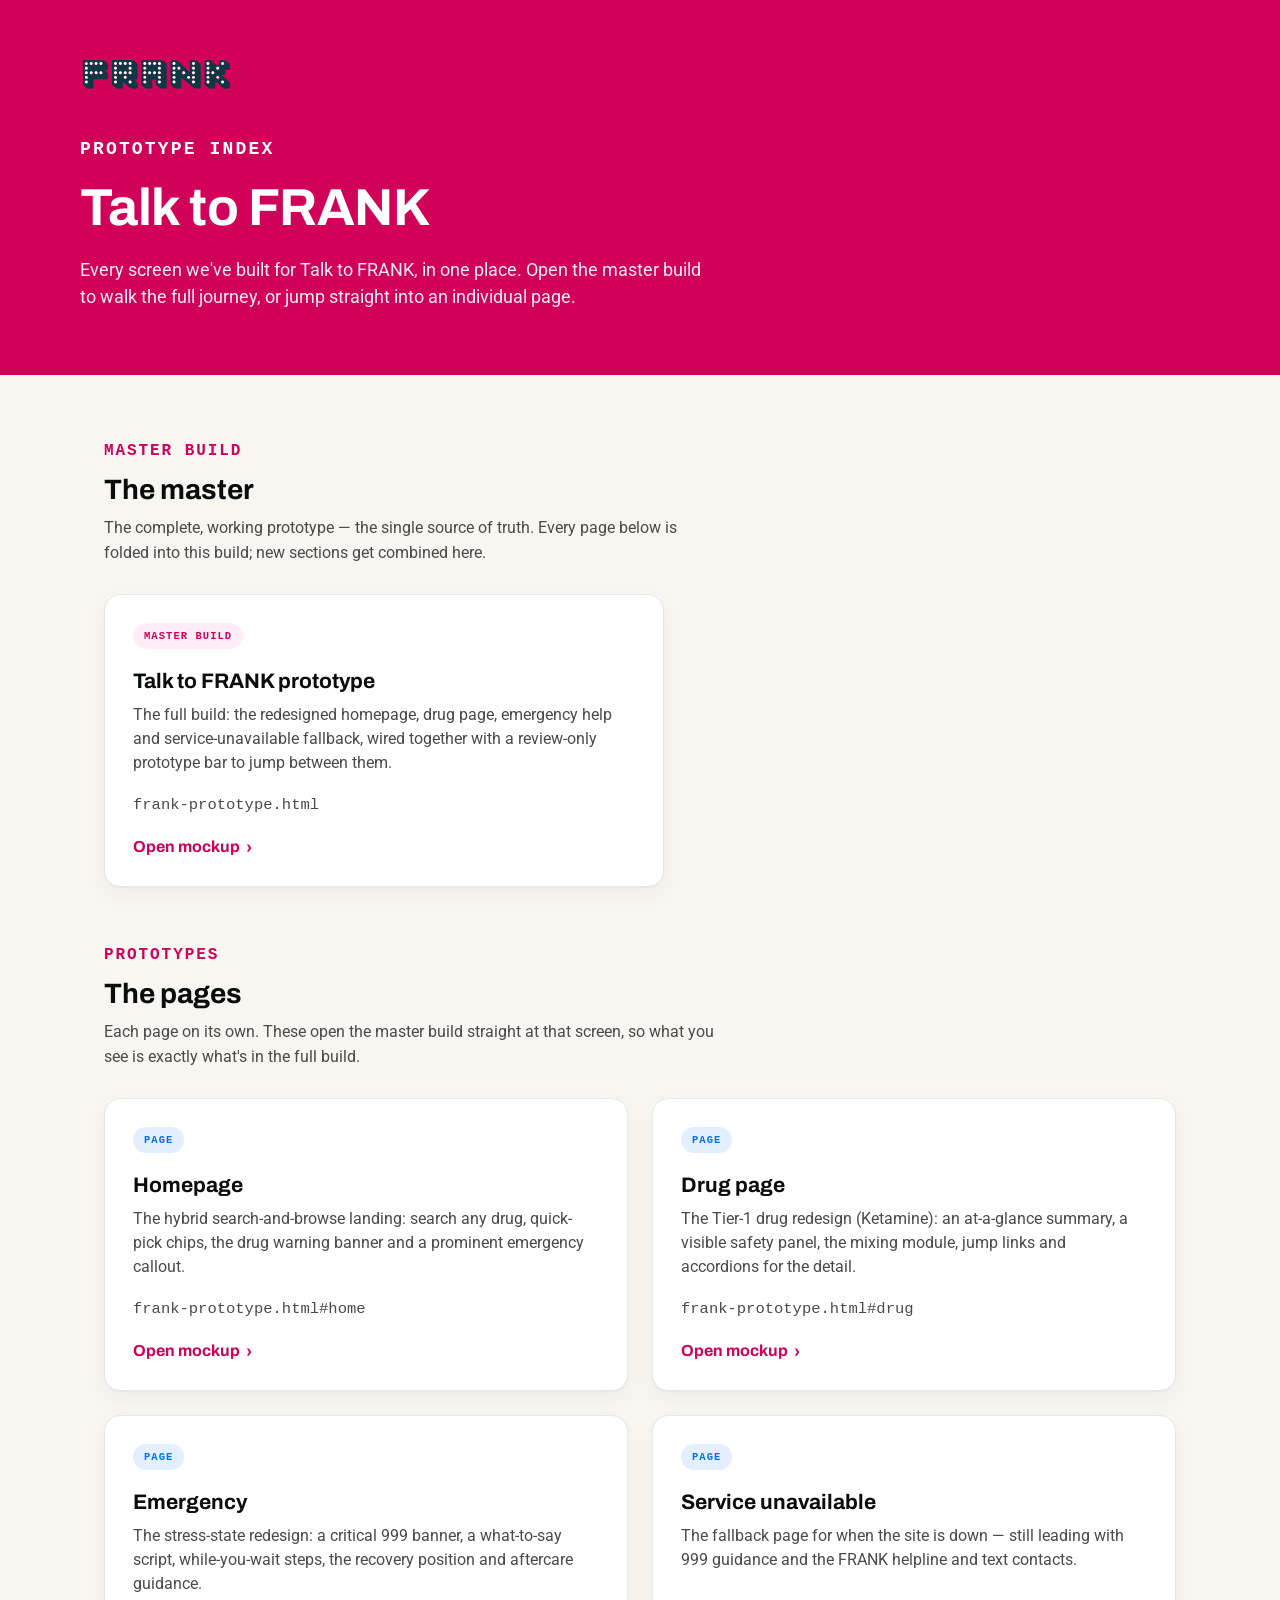
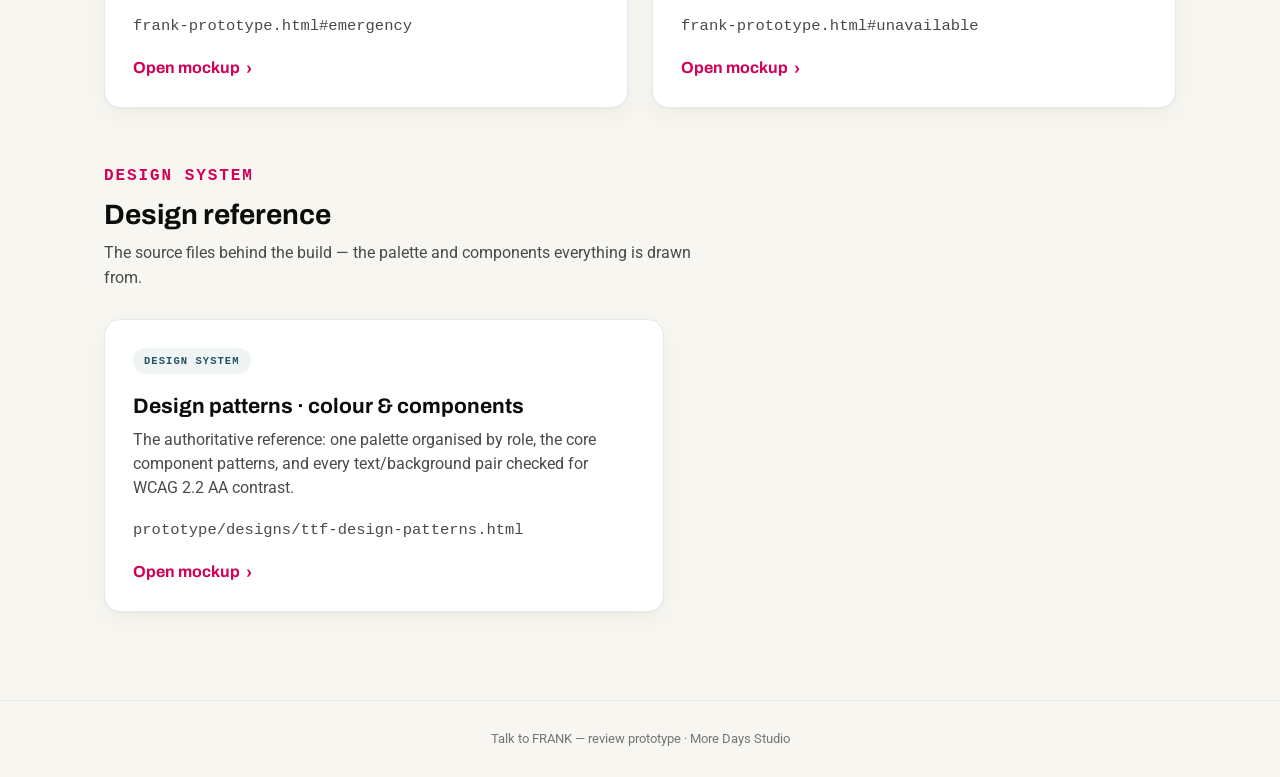
==== commit 59a278fe: "Recolour prototype index header to pink; use master-build logo The index header's dark-navy backgrou" ====
--- a/index.html
+++ b/index.html
@@ -62,7 +62,7 @@
 
         /* ---------- Header ---------- */
         .index-header {
-            background: var(--deep-teal);
+            background: var(--pink-text);
             color: #fff;
             padding: 56px 24px 64px;
         }
@@ -73,9 +73,8 @@
             margin-bottom: 44px;
         }
         .brand-logo {
-            /* alt wordmark is teal+white; brightness(0) invert(1) renders it solid white on the dark header */
+            /* natural teal+white wordmark, matching the master build header */
             width: 150px; height: auto; display: block;
-            filter: brightness(0) invert(1);
         }
 
         .eyebrow {
@@ -83,7 +82,7 @@
             font-size: 12px; letter-spacing: 0.12em; text-transform: uppercase;
             font-weight: 600;
         }
-        .index-header .eyebrow { color: #FF6CA6; }
+        .index-header .eyebrow { color: #fff; }
 
         .index-header h1 {
             color: #fff;
@@ -92,7 +91,7 @@
             letter-spacing: -0.01em;
         }
         .index-header p {
-            color: rgba(255,255,255,0.82);
+            color: rgba(255,255,255,0.92);
             font-size: 18px;
             max-width: 640px;
         }
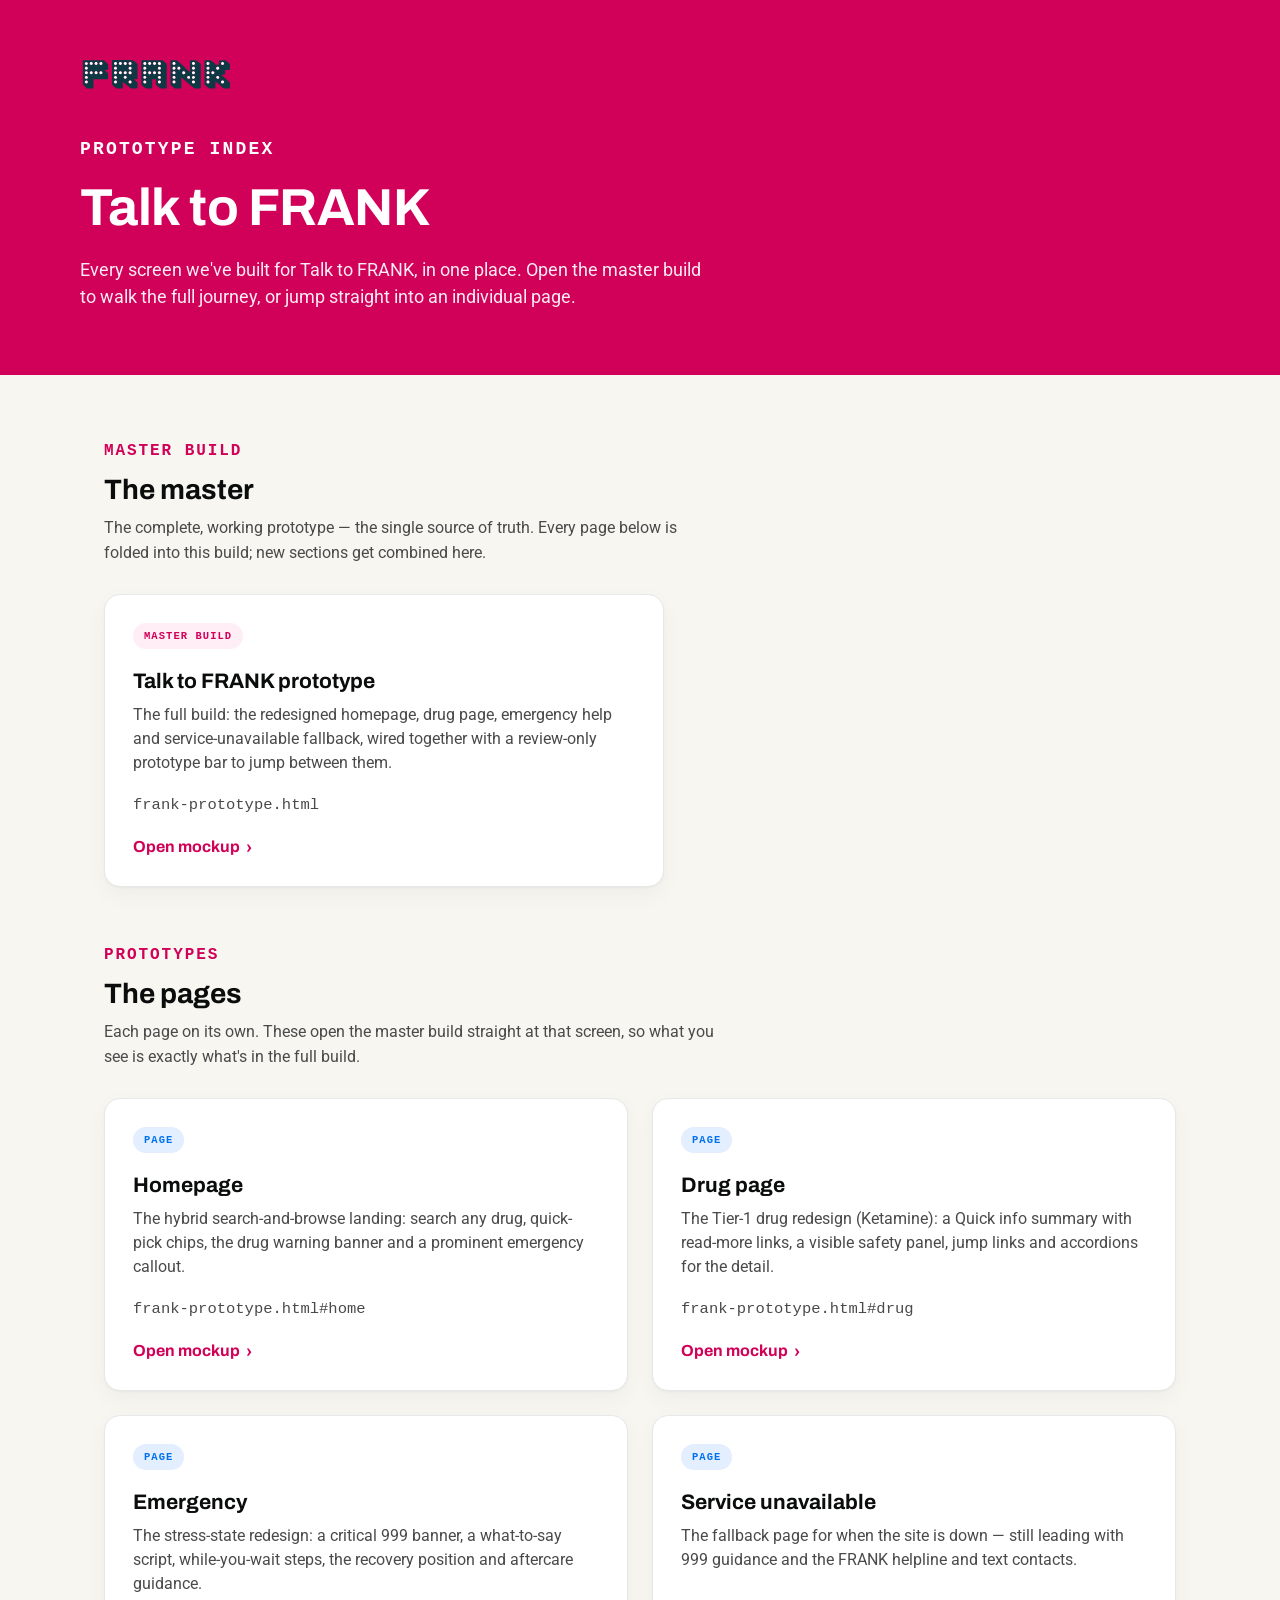
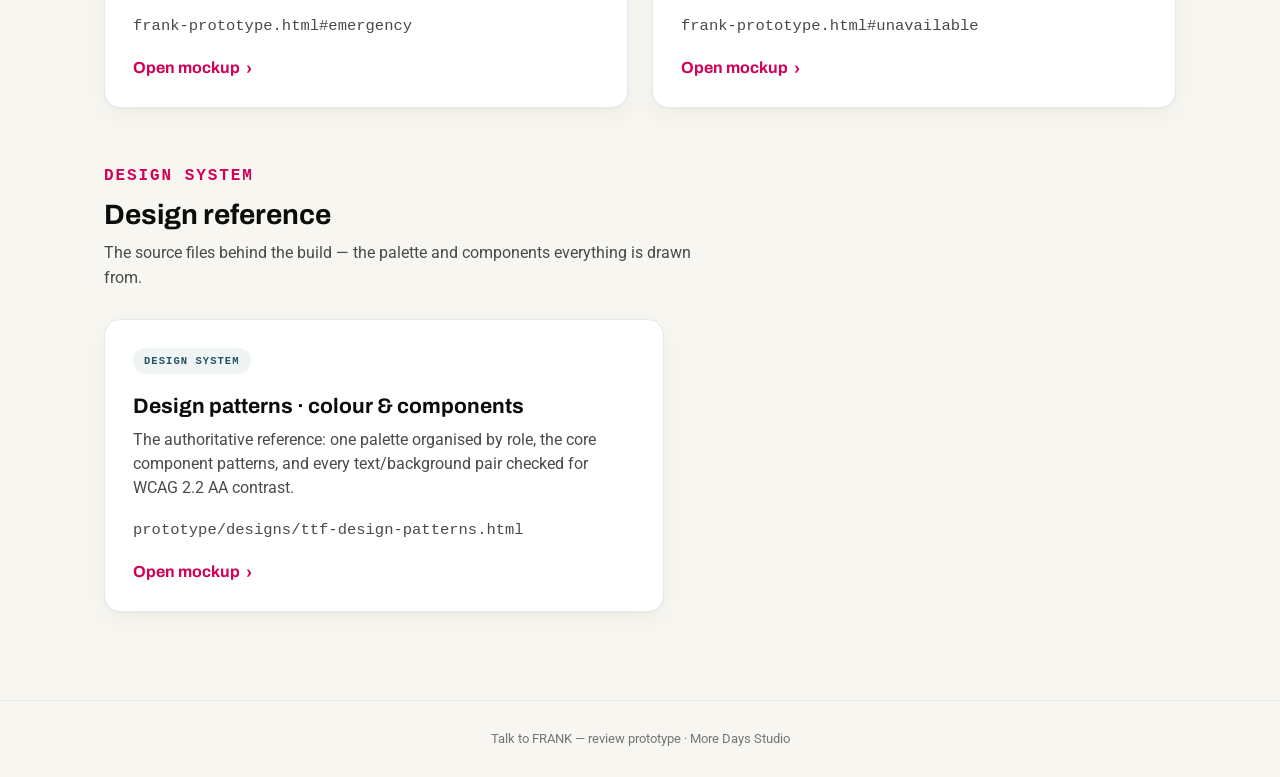
==== commit cc643a69: "Apply client feedback to drug page; use verbatim live copy - Replace "At a glance" with a "Quick inf" ====
--- a/index.html
+++ b/index.html
@@ -256,8 +256,8 @@
                 <article class="card card-clickable">
                     <span class="badge badge-page">Page</span>
                     <h3>Drug page</h3>
-                    <p>The Tier-1 drug redesign (Ketamine): an at-a-glance summary, a visible safety panel,
-                    the mixing module, jump links and accordions for the detail.</p>
+                    <p>The Tier-1 drug redesign (Ketamine): a Quick info summary with read-more links, a visible safety panel,
+                    jump links and accordions for the detail.</p>
                     <p class="card-path">frank-prototype.html#drug</p>
                     <a class="card-link" href="frank-prototype.html#drug">Open mockup <span class="chev" aria-hidden="true">›</span></a>
                 </article>
